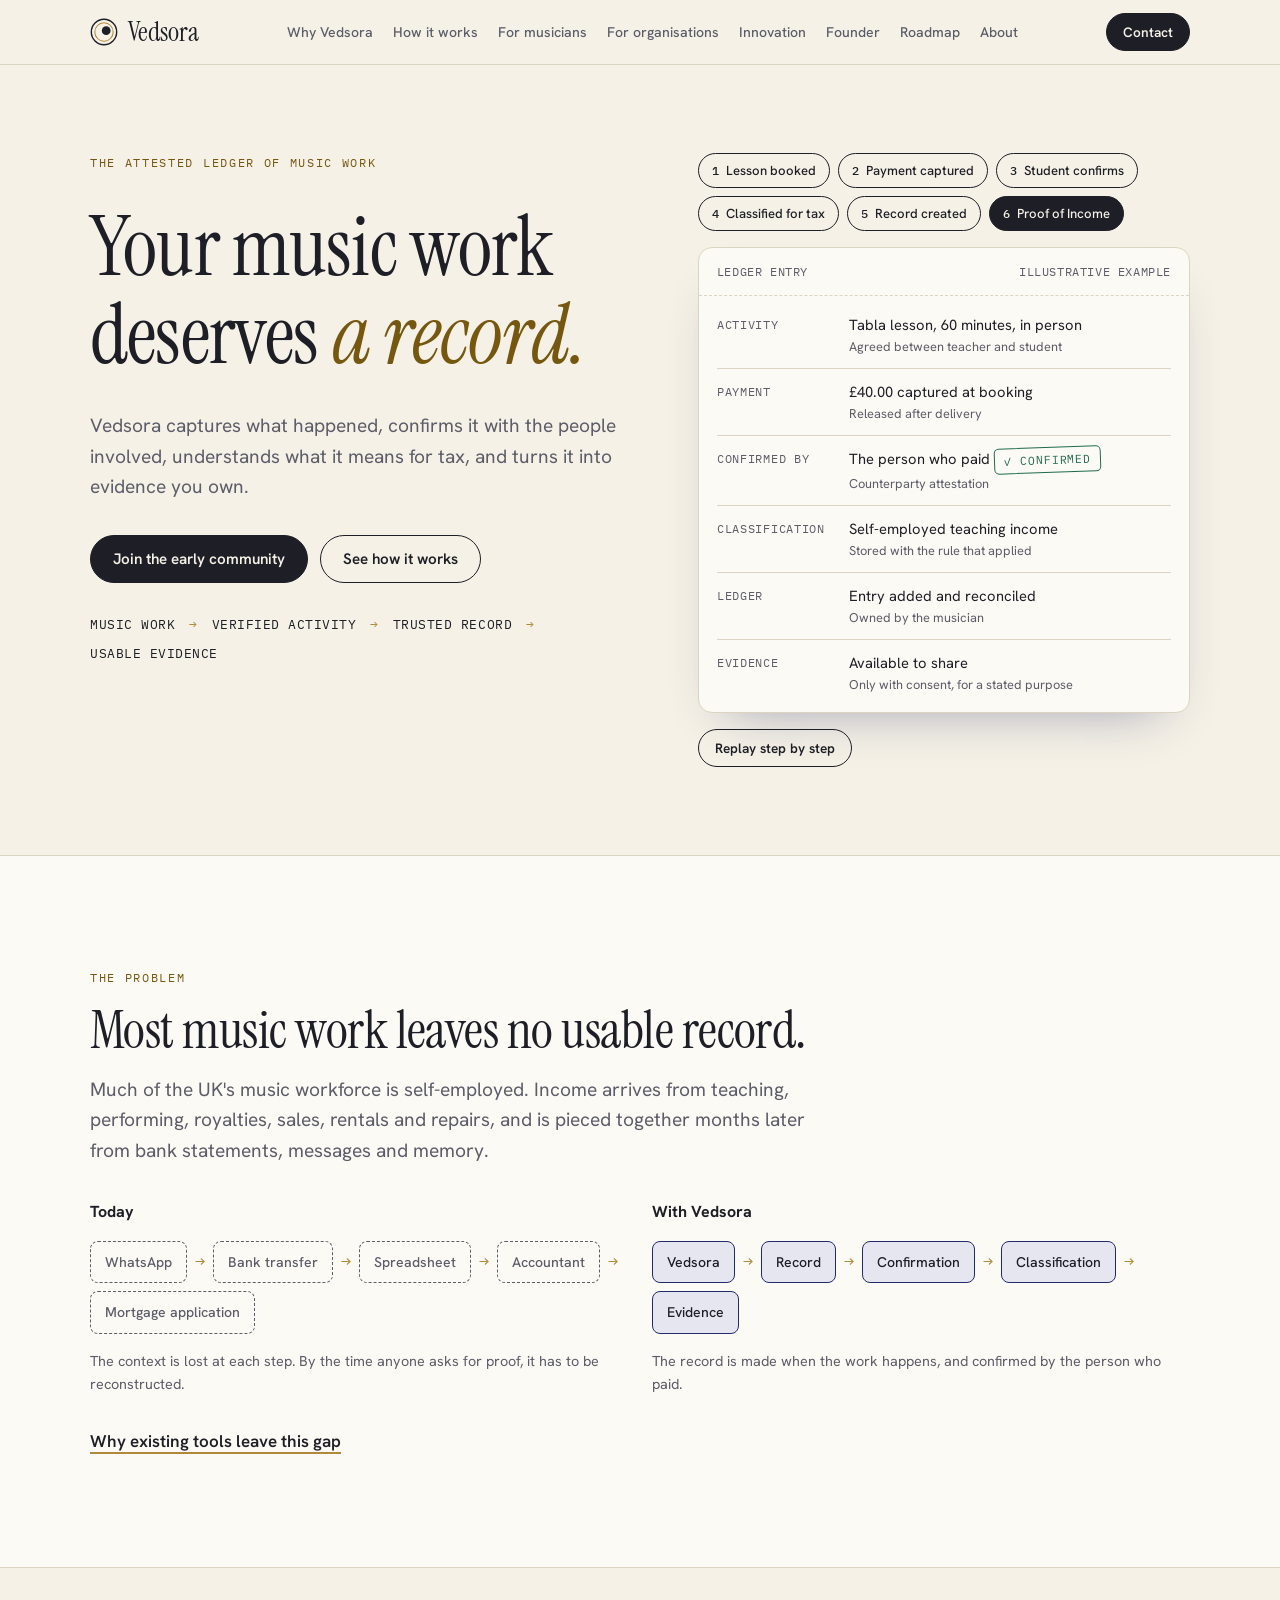
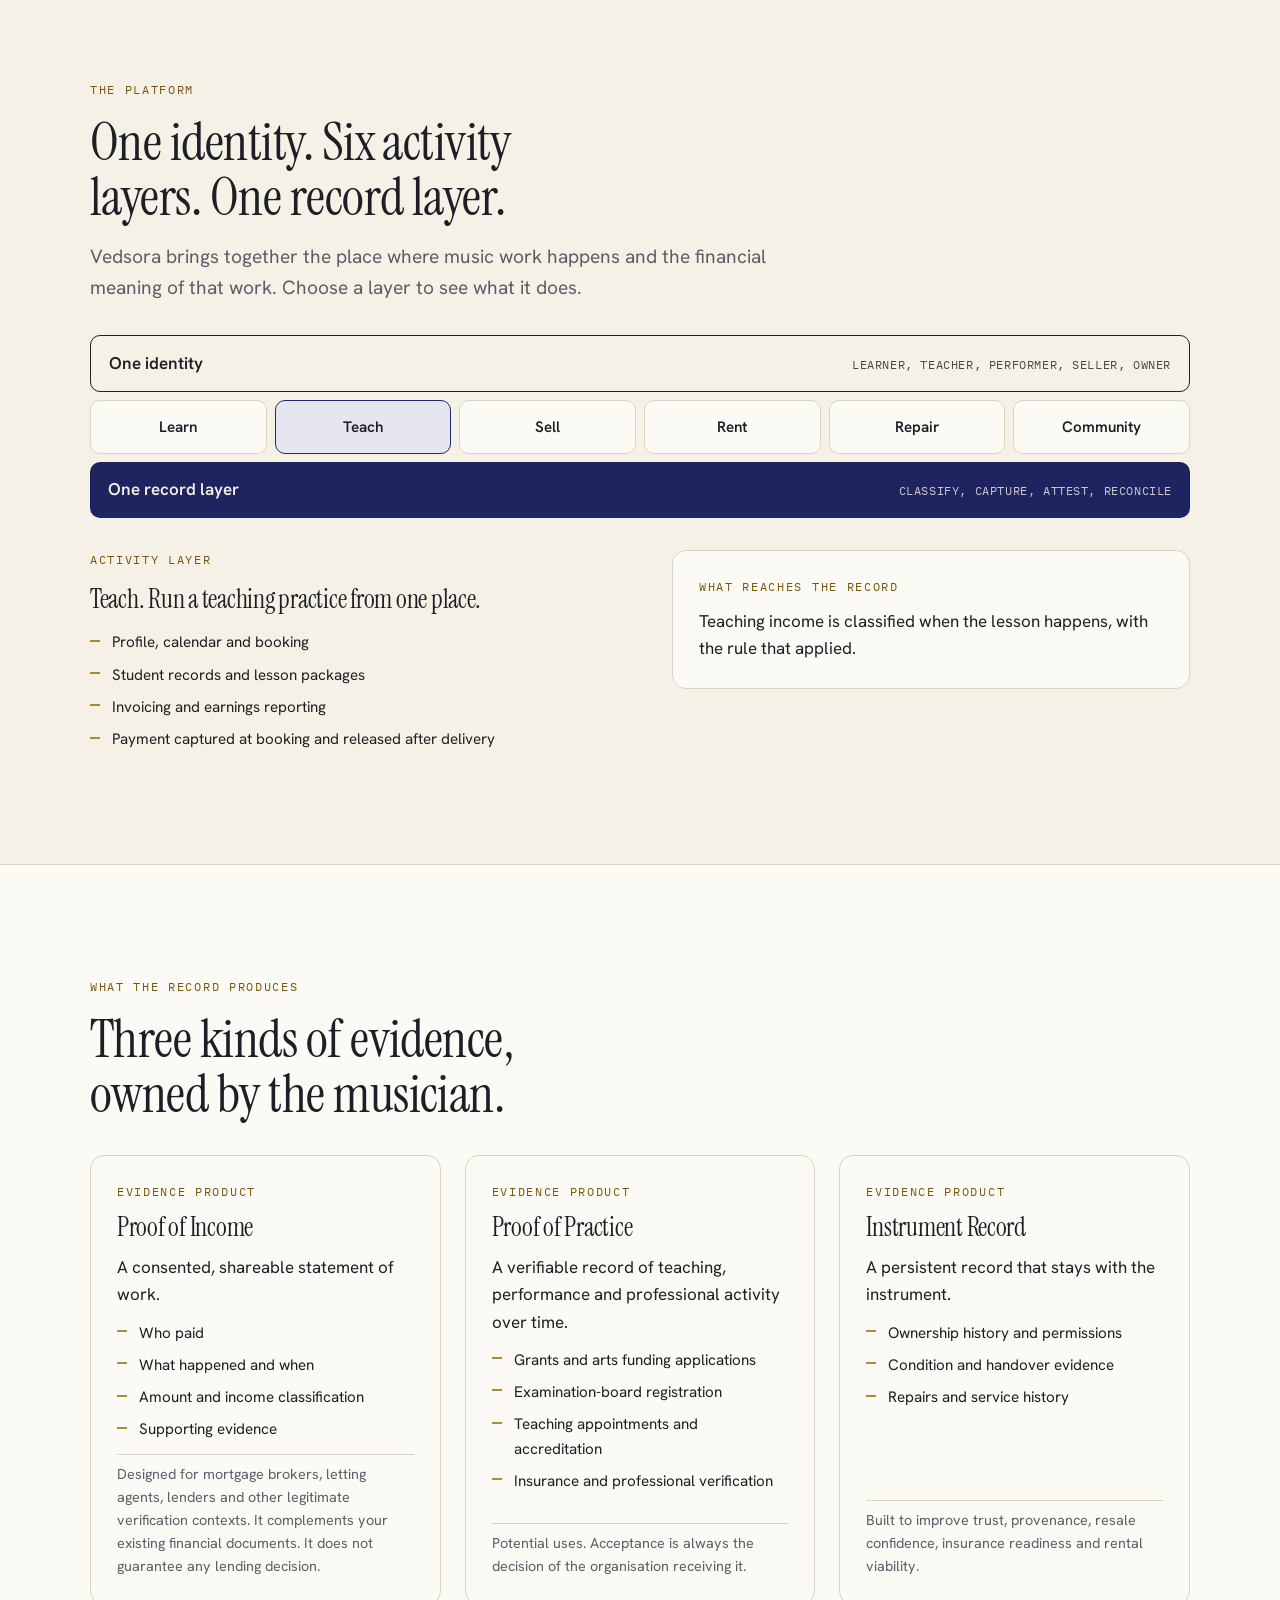
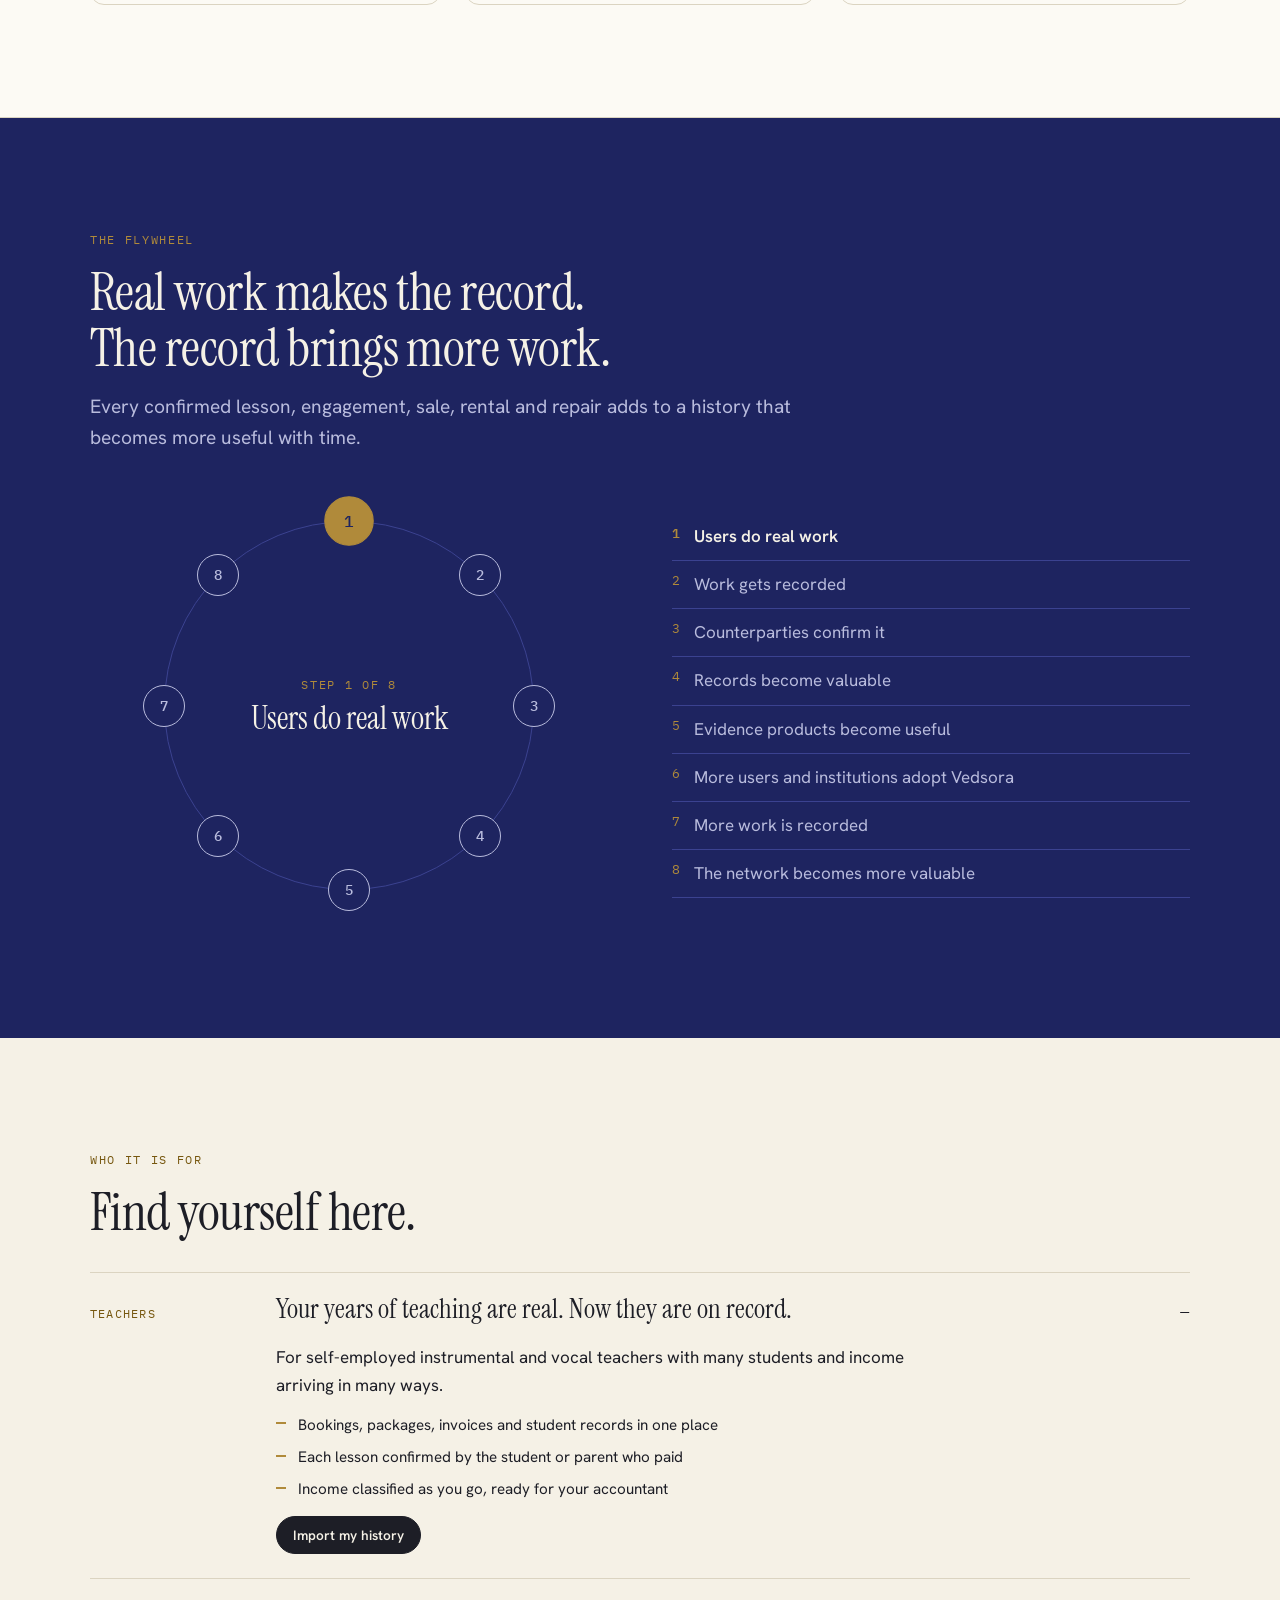
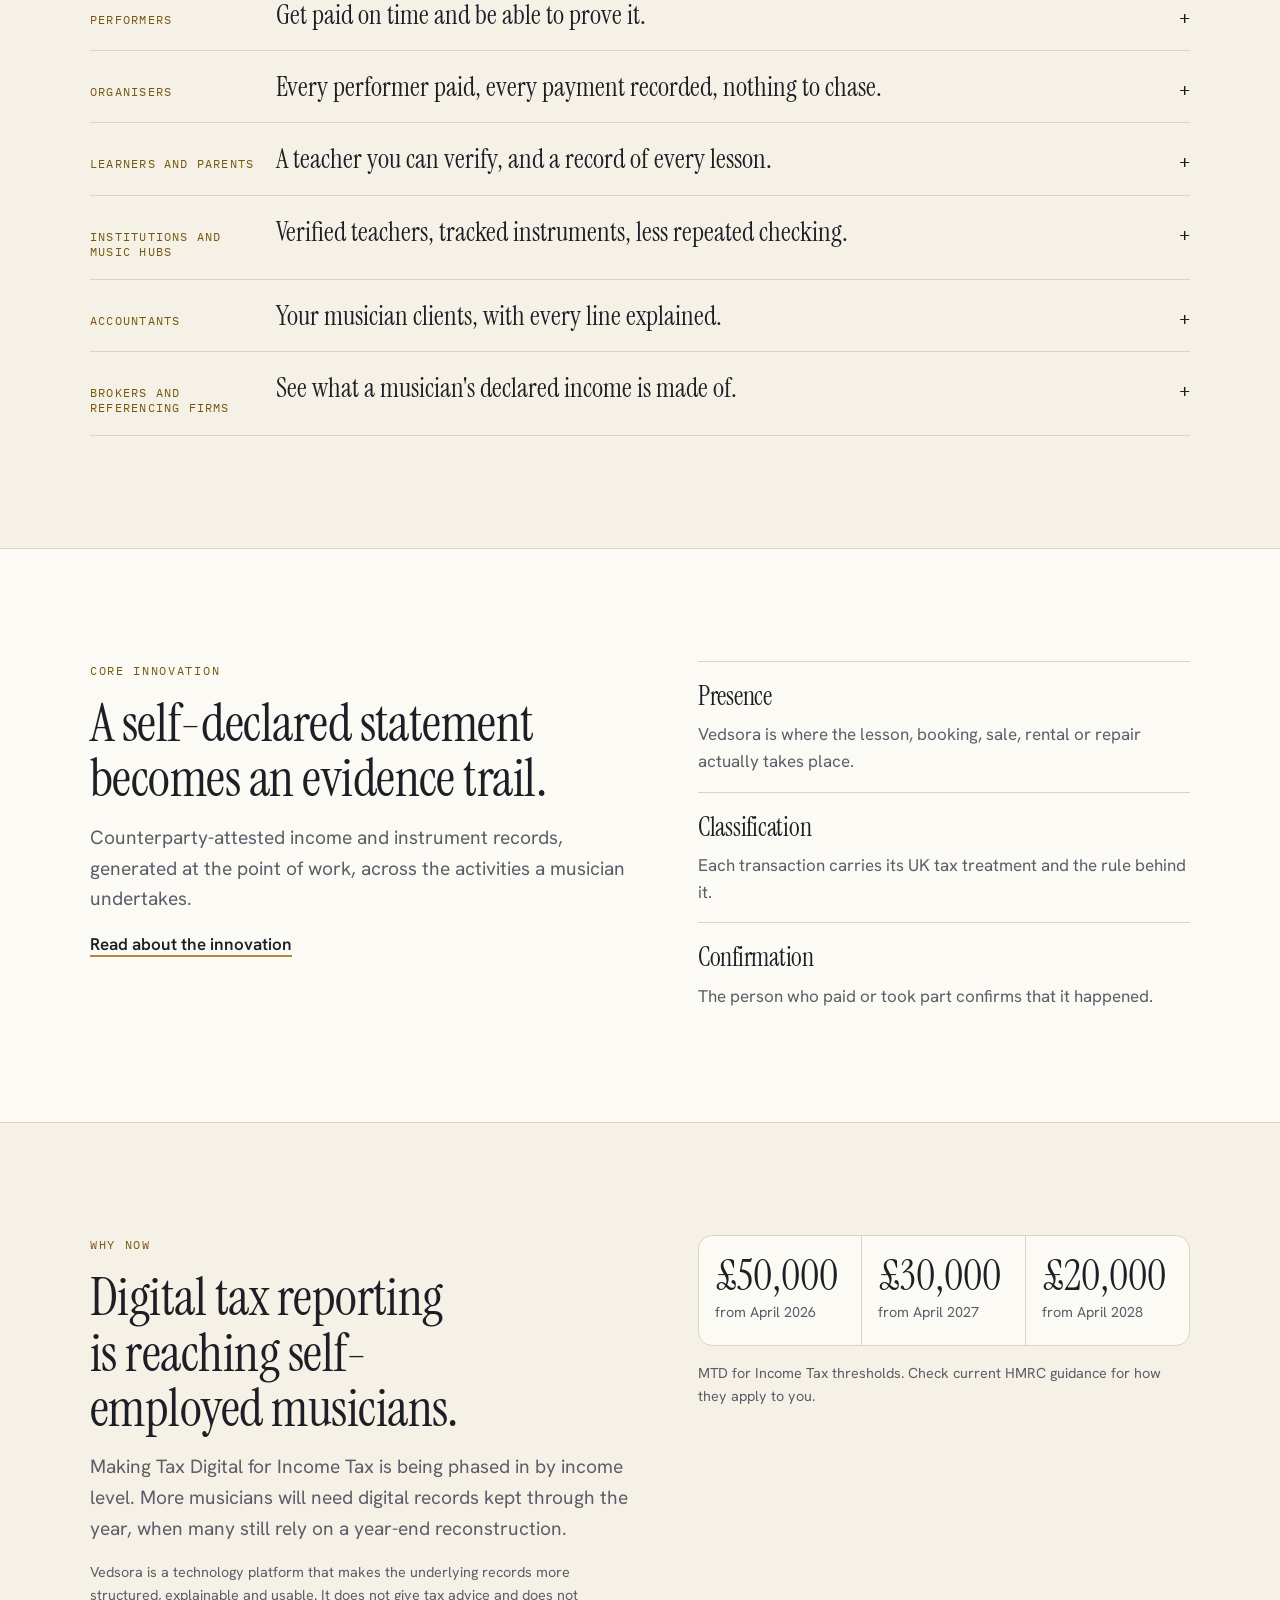
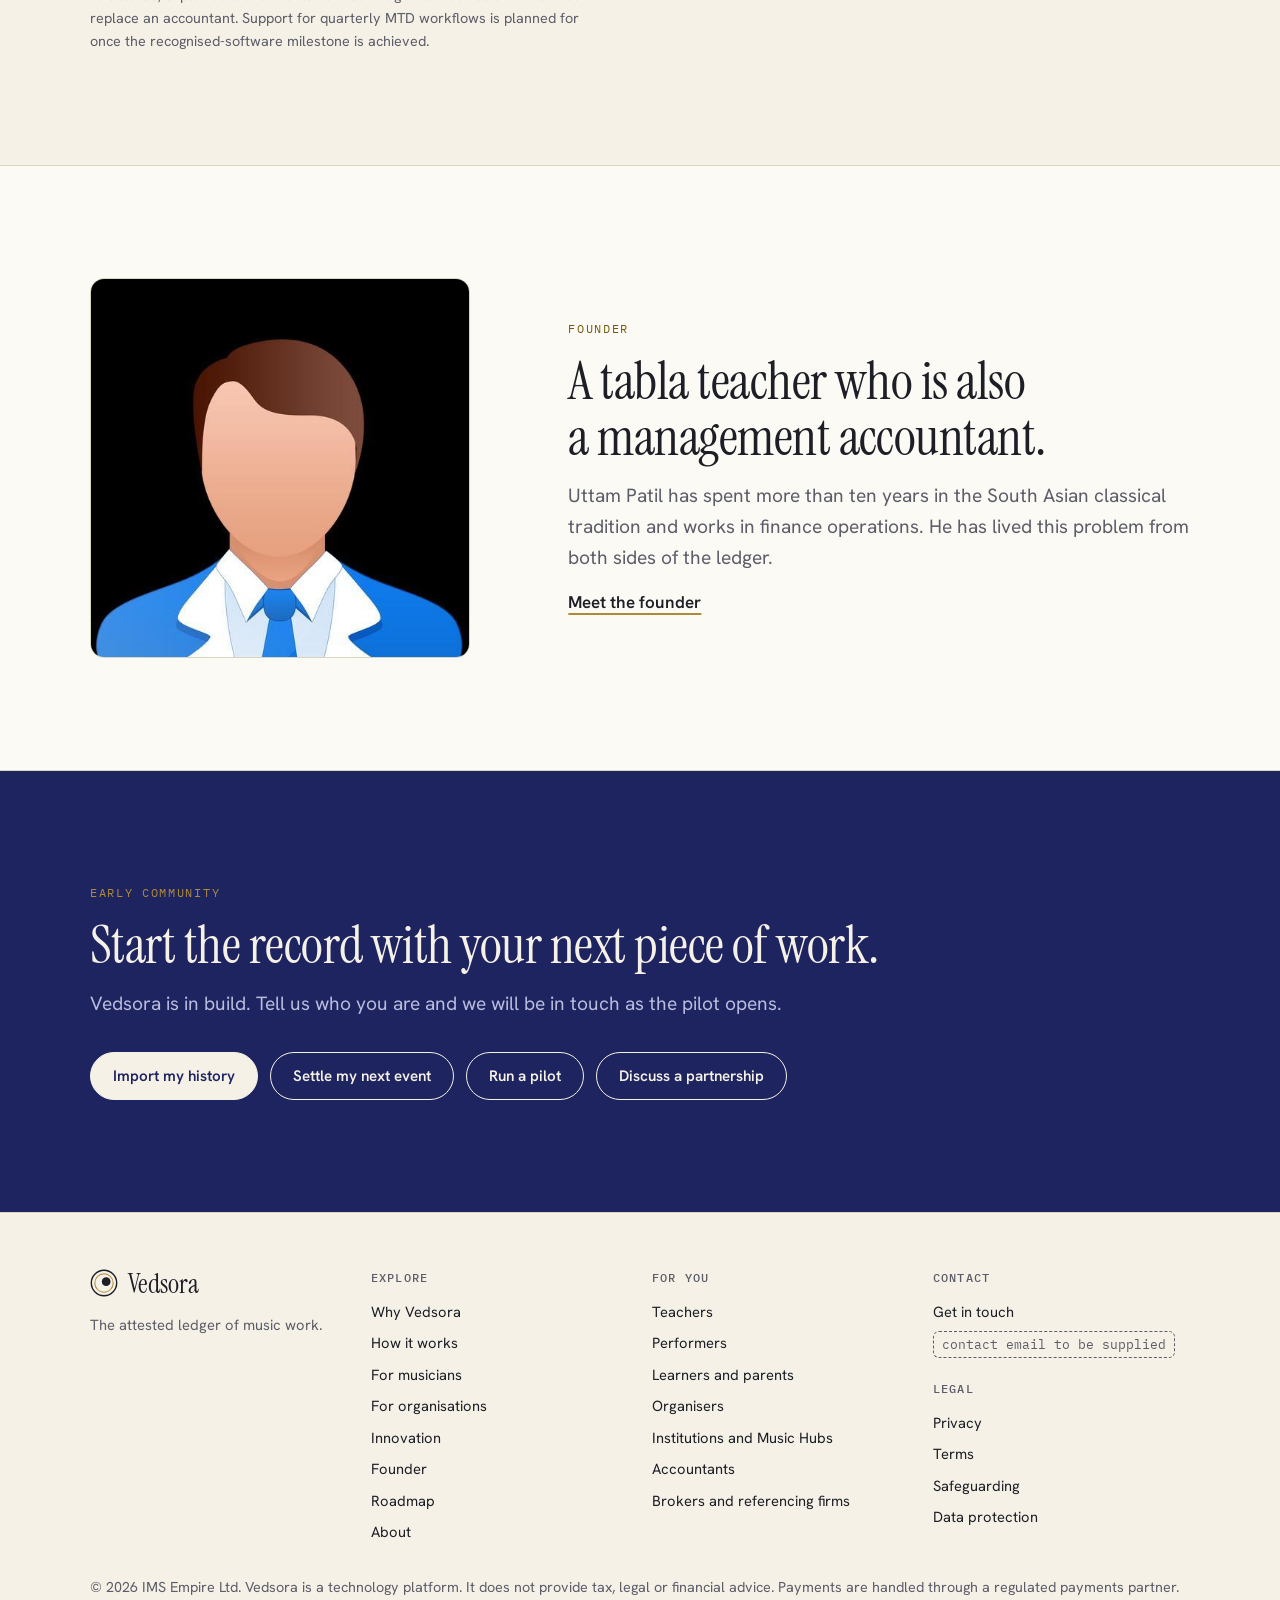
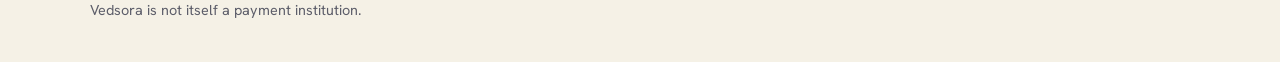
==== vedsora-website/index.html @ bd8256d1 "Initial website" ====
<!DOCTYPE html>
<html lang="en-GB">
<head>
<meta charset="utf-8">
<meta name="viewport" content="width=device-width, initial-scale=1">
<title>Vedsora | The attested ledger of music work</title>
<meta name="description" content="Vedsora records music work at the point it happens, gets it confirmed by the people involved, classifies it, and turns it into evidence the musician owns.">
<link rel="preconnect" href="https://fonts.googleapis.com">
<link rel="stylesheet" href="https://fonts.googleapis.com/css2?family=Instrument+Serif:ital@0;1&family=Hanken+Grotesk:wght@400;500;600;700&family=IBM+Plex+Mono:wght@400;500&display=swap">
<link rel="stylesheet" href="styles.css">
</head>
<body>
<header class="hdr"><div class="wrap"><div class="hdr-in"><a class="logo" href="#home" aria-label="Vedsora home"><svg viewBox="0 0 32 32" aria-hidden="true"><circle cx="16" cy="16" r="14.5" fill="none" stroke="currentColor" stroke-width="1.6"></circle><circle cx="16" cy="16" r="10.5" fill="none" stroke="var(--brass)" stroke-width="1.2"></circle><circle cx="18.5" cy="14.5" r="5" fill="currentColor"></circle></svg>Vedsora</a><nav class="nav" aria-label="Main"><a href="#why">Why Vedsora</a><a href="#how">How it works</a><a href="#musicians">For musicians</a><a href="#organisations">For organisations</a><a href="#innovation">Innovation</a><a href="#founder">Founder</a><a href="#roadmap">Roadmap</a><a href="#about">About</a></nav><a class="btn sm" href="#contact">Contact</a><button type="button" class="menu-btn" id="menu-btn" aria-expanded="false" aria-controls="mnav">Menu</button></div><nav class="mnav" id="mnav" aria-label="Main menu" hidden=""><a href="#why">Why Vedsora</a><a href="#how">How it works</a><a href="#musicians">For musicians</a><a href="#organisations">For organisations</a><a href="#innovation">Innovation</a><a href="#founder">Founder</a><a href="#roadmap">Roadmap</a><a href="#about">About</a><a href="#contact">Contact</a></nav></div></header>
<main id="main" tabindex="-1" style="outline:none">
<div data-page="home">
<div class="page"><section class="hero"><div class="wrap split"><div class="stack-l"><div class="eyebrow">The attested ledger of music work</div><h1>Your music work deserves <em>a record.</em></h1><p class="lede">Vedsora captures what happened, confirms it with the people involved, understands what it means for tax, and turns it into evidence you own.</p><div class="btns"><a class="btn" href="#contact" data-aud="learners">Join the early community</a><a class="btn ghost" href="#how">See how it works</a></div><div class="chain" aria-label="Music work becomes verified activity, then a trusted record, then usable evidence"><span>Music work</span><span class="arr">→</span><span>Verified activity</span><span class="arr">→</span><span>Trusted record</span><span class="arr">→</span><span>Usable evidence</span></div></div><div class="stack" data-demo=""><ol class="steps" aria-label="Steps in a recorded lesson"><li><button type="button" class="done"><span class="n">1</span>Lesson booked</button></li><li><button type="button" class="done"><span class="n">2</span>Payment captured</button></li><li><button type="button" class="done"><span class="n">3</span>Student confirms</button></li><li><button type="button" class="done"><span class="n">4</span>Classified for tax</button></li><li><button type="button" class="done"><span class="n">5</span>Record created</button></li><li><button type="button" class="cur"><span class="n">6</span>Proof of Income</button></li></ol><div class="rec"><div class="rec-top"><span>Ledger entry</span><span>Illustrative example</span></div><dl class="rec-rows" style="margin:0"><div class="rec-row"><dt>Activity</dt><dd><span class="on-c">Tabla lesson, 60 minutes, in person <span class="sub">Agreed between teacher and student</span></span><span class="sub off-c">Waiting for: lesson booked</span></dd></div><div class="rec-row"><dt>Payment</dt><dd><span class="on-c">£40.00 captured at booking <span class="sub">Released after delivery</span></span><span class="sub off-c">Waiting for: payment captured</span></dd></div><div class="rec-row"><dt>Confirmed by</dt><dd><span class="on-c">The person who paid <span class="stamp">✓ Confirmed</span><span class="sub">Counterparty attestation</span></span><span class="sub off-c">Waiting for: student confirms</span></dd></div><div class="rec-row"><dt>Classification</dt><dd><span class="on-c">Self-employed teaching income <span class="sub">Stored with the rule that applied</span></span><span class="sub off-c">Waiting for: classified for tax</span></dd></div><div class="rec-row"><dt>Ledger</dt><dd><span class="on-c">Entry added and reconciled <span class="sub">Owned by the musician</span></span><span class="sub off-c">Waiting for: record created</span></dd></div><div class="rec-row"><dt>Evidence</dt><dd><span class="on-c">Available to share <span class="sub">Only with consent, for a stated purpose</span></span><span class="sub off-c">Waiting for: proof of income</span></dd></div></dl></div><div><button type="button" class="btn ghost sm" data-replay="">Replay step by step</button></div></div></div></section><section class="paper"><div class="wrap stack-l"><div class="stack" style="max-width:820px"><div class="eyebrow">The problem</div><h2>Most music work leaves no usable record.</h2><p class="lede">Much of the UK&#x27;s music workforce is self-employed. Income arrives from teaching, performing, royalties, sales, rentals and repairs, and is pieced together months later from bank statements, messages and memory.</p></div><div class="grid g2"><div class="stack"><h4>Today</h4><div class="path"><span class="node">WhatsApp</span><span class="arr" aria-hidden="true">→</span><span class="node">Bank transfer</span><span class="arr" aria-hidden="true">→</span><span class="node">Spreadsheet</span><span class="arr" aria-hidden="true">→</span><span class="node">Accountant</span><span class="arr" aria-hidden="true">→</span><span class="node">Mortgage application</span></div><p class="muted small">The context is lost at each step. By the time anyone asks for proof, it has to be reconstructed.</p></div><div class="stack"><h4>With Vedsora</h4><div class="path good"><span class="node">Vedsora</span><span class="arr" aria-hidden="true">→</span><span class="node">Record</span><span class="arr" aria-hidden="true">→</span><span class="node">Confirmation</span><span class="arr" aria-hidden="true">→</span><span class="node">Classification</span><span class="arr" aria-hidden="true">→</span><span class="node">Evidence</span></div><p class="muted small">The record is made when the work happens, and confirmed by the person who paid.</p></div></div><div><a class="tlink" href="#why">Why existing tools leave this gap</a></div></div></section><section><div class="wrap stack-l"><div class="stack" style="max-width:820px"><div class="eyebrow">The platform</div><h2>One identity. Six activity layers. One record layer.</h2><p class="lede">Vedsora brings together the place where music work happens and the financial meaning of that work. Choose a layer to see what it does.</p></div><div class="stack-l" data-layers=""><div class="layers"><div class="lay-id">One identity <span>learner, teacher, performer, seller, owner</span></div><div class="lay-six" role="tablist" aria-label="Six activity layers"><button type="button" role="tab" aria-selected="false">Learn</button><button type="button" role="tab" aria-selected="true">Teach</button><button type="button" role="tab" aria-selected="false">Sell</button><button type="button" role="tab" aria-selected="false">Rent</button><button type="button" role="tab" aria-selected="false">Repair</button><button type="button" role="tab" aria-selected="false">Community</button></div><div class="lay-rec">One record layer <span>classify, capture, attest, reconcile</span></div></div><div class="split even" role="tabpanel" aria-label="Learn" hidden=""><div class="stack"><div class="eyebrow">Activity layer</div><h3>Learn. Find the right teacher, then keep a record of every lesson.</h3><ul class="ticks"><li>Discover teachers by instrument, tradition, style, level, language, price, format, location and availability</li><li>Trial, live and in-person lessons</li><li>Structured learning paths</li><li>AI-assisted practice planning based on your teacher&#x27;s notes</li></ul></div><div class="card"><div class="eyebrow">What reaches the record</div><p>Each lesson is confirmed by the student or parent who paid for it.</p></div></div><div class="split even" role="tabpanel" aria-label="Teach"><div class="stack"><div class="eyebrow">Activity layer</div><h3>Teach. Run a teaching practice from one place.</h3><ul class="ticks"><li>Profile, calendar and booking</li><li>Student records and lesson packages</li><li>Invoicing and earnings reporting</li><li>Payment captured at booking and released after delivery</li></ul></div><div class="card"><div class="eyebrow">What reaches the record</div><p>Teaching income is classified when the lesson happens, with the rule that applied.</p></div></div><div class="split even" role="tabpanel" aria-label="Sell" hidden=""><div class="stack"><div class="eyebrow">Activity layer</div><h3>Sell. A marketplace that understands instruments.</h3><ul class="ticks"><li>Listings described by tradition, maker, materials, condition, provenance and suitability</li><li>Designed for materially lower commission than general marketplaces</li><li>Sellers keep the customer relationship</li></ul></div><div class="card"><div class="eyebrow">What reaches the record</div><p>The buyer confirms receipt and the sale is written to the instrument&#x27;s record.</p></div></div><div class="split even" role="tabpanel" aria-label="Rent" hidden=""><div class="stack"><div class="eyebrow">Activity layer</div><h3>Rent. Structured rental, with evidence at both ends.</h3><ul class="ticks"><li>Digital agreements and deposits</li><li>Condition evidence at handover and return</li><li>Music Travel for musicians on the move</li><li>Emergency Access when an instrument is damaged or delayed</li></ul></div><div class="card"><div class="eyebrow">What reaches the record</div><p>Both parties confirm condition at handover and at return.</p></div></div><div class="split even" role="tabpanel" aria-label="Repair" hidden=""><div class="stack"><div class="eyebrow">Activity layer</div><h3>Repair. Find a specialist. Keep the service history.</h3><ul class="ticks"><li>Discover repairers by specialism, location and instrument</li><li>Send a repair request with photos and video</li><li>A clear job workflow from request to completion</li></ul></div><div class="card"><div class="eyebrow">What reaches the record</div><p>The owner confirms the repair and the work is recorded against the instrument.</p></div></div><div class="split even" role="tabpanel" aria-label="Community" hidden=""><div class="stack"><div class="eyebrow">Activity layer</div><h3>Community. Where musicians, learners and providers meet.</h3><ul class="ticks"><li>Groups and events</li><li>Practice-partner discovery</li><li>Provider content: demonstrations, previews and restorations</li><li>Community events</li></ul></div><div class="card"><div class="eyebrow">What reaches the record</div><p>Community is how people find Vedsora, and a reason they stay.</p></div></div></div></div></section><section class="paper"><div class="wrap stack-l"><div class="stack" style="max-width:820px"><div class="eyebrow">What the record produces</div><h2>Three kinds of evidence, owned by the musician.</h2></div><div class="grid g3"><article class="card"><div class="eyebrow">Evidence product</div><h3>Proof of Income</h3><p>A consented, shareable statement of work.</p><ul class="ticks"><li>Who paid</li><li>What happened and when</li><li>Amount and income classification</li><li>Supporting evidence</li></ul><p class="small muted" style="margin-top:auto;padding-top:8px;border-top:1px solid var(--line)">Designed for mortgage brokers, letting agents, lenders and other legitimate verification contexts. It complements your existing financial documents. It does not guarantee any lending decision.</p></article><article class="card"><div class="eyebrow">Evidence product</div><h3>Proof of Practice</h3><p>A verifiable record of teaching, performance and professional activity over time.</p><ul class="ticks"><li>Grants and arts funding applications</li><li>Examination-board registration</li><li>Teaching appointments and accreditation</li><li>Insurance and professional verification</li></ul><p class="small muted" style="margin-top:auto;padding-top:8px;border-top:1px solid var(--line)">Potential uses. Acceptance is always the decision of the organisation receiving it.</p></article><article class="card"><div class="eyebrow">Evidence product</div><h3>Instrument Record</h3><p>A persistent record that stays with the instrument.</p><ul class="ticks"><li>Ownership history and permissions</li><li>Condition and handover evidence</li><li>Repairs and service history</li></ul><p class="small muted" style="margin-top:auto;padding-top:8px;border-top:1px solid var(--line)">Built to improve trust, provenance, resale confidence, insurance readiness and rental viability.</p></article></div></div></section><section class="band"><div class="wrap stack-l"><div class="stack" style="max-width:820px"><div class="eyebrow">The flywheel</div><h2>Real work makes the record. The record brings more work.</h2><p class="lede">Every confirmed lesson, engagement, sale, rental and repair adds to a history that becomes more useful with time.</p></div><div class="split even" data-fly="" style="align-items:center"><div class="fly"><div class="fly-ring"></div><button type="button" class="fly-dot on" style="left:50.00%;top:8.00%" aria-label="Step 1: Users do real work">1</button><button type="button" class="fly-dot" style="left:79.70%;top:20.30%" aria-label="Step 2: Work gets recorded">2</button><button type="button" class="fly-dot" style="left:92.00%;top:50.00%" aria-label="Step 3: Counterparties confirm it">3</button><button type="button" class="fly-dot" style="left:79.70%;top:79.70%" aria-label="Step 4: Records become valuable">4</button><button type="button" class="fly-dot" style="left:50.00%;top:92.00%" aria-label="Step 5: Evidence products become useful">5</button><button type="button" class="fly-dot" style="left:20.30%;top:79.70%" aria-label="Step 6: More users and institutions adopt Vedsora">6</button><button type="button" class="fly-dot" style="left:8.00%;top:50.00%" aria-label="Step 7: More work is recorded">7</button><button type="button" class="fly-dot" style="left:20.30%;top:20.30%" aria-label="Step 8: The network becomes more valuable">8</button><div class="fly-mid"><span class="eyebrow" data-fly-n="">Step 1 of 8</span><strong data-fly-t="">Users do real work</strong></div></div><ol class="fly-list"><li class="on"><span>1</span><b style="font-weight:inherit">Users do real work</b></li><li class=""><span>2</span><b style="font-weight:inherit">Work gets recorded</b></li><li class=""><span>3</span><b style="font-weight:inherit">Counterparties confirm it</b></li><li class=""><span>4</span><b style="font-weight:inherit">Records become valuable</b></li><li class=""><span>5</span><b style="font-weight:inherit">Evidence products become useful</b></li><li class=""><span>6</span><b style="font-weight:inherit">More users and institutions adopt Vedsora</b></li><li class=""><span>7</span><b style="font-weight:inherit">More work is recorded</b></li><li class=""><span>8</span><b style="font-weight:inherit">The network becomes more valuable</b></li></ol></div></div></section><section><div class="wrap stack-l"><div class="stack" style="max-width:820px"><div class="eyebrow">Who it is for</div><h2>Find yourself here.</h2></div><div><div class="acc"><button type="button" aria-expanded="true"><span class="who">Teachers</span><span class="msg">Your years of teaching are real. Now they are on record.</span><span class="pm" aria-hidden="true">−</span></button><div class="acc-body"><p>For self-employed instrumental and vocal teachers with many students and income arriving in many ways.</p><ul class="ticks"><li>Bookings, packages, invoices and student records in one place</li><li>Each lesson confirmed by the student or parent who paid</li><li>Income classified as you go, ready for your accountant</li></ul><div><a class="btn sm" href="#contact" data-aud="teachers">Import my history</a></div></div></div><div class="acc"><button type="button" aria-expanded="false"><span class="who">Performers</span><span class="msg">Get paid on time and be able to prove it.</span><span class="pm" aria-hidden="true">+</span></button><div class="acc-body" hidden=""><p>For musicians who need contracts, payment, settlement and evidence of each engagement.</p><ul class="ticks"><li>An agreed engagement before you play</li><li>Payment and settlement recorded</li><li>A growing Proof of Practice</li></ul><div><a class="btn sm" href="#contact" data-aud="performers">Use Vedsora for my next engagement</a></div></div></div><div class="acc"><button type="button" aria-expanded="false"><span class="who">Organisers</span><span class="msg">Every performer paid, every payment recorded, nothing to chase.</span><span class="pm" aria-hidden="true">+</span></button><div class="acc-body" hidden=""><p>For temples, gurdwaras, academies, festivals and cultural organisations that book musicians.</p><ul class="ticks"><li>One place to agree engagements</li><li>Confirm that each performance happened</li><li>A clean record of who was paid for what</li></ul><div><a class="btn sm" href="#contact" data-aud="organisers">Settle my next event</a></div></div></div><div class="acc"><button type="button" aria-expanded="false"><span class="who">Learners and parents</span><span class="msg">A teacher you can verify, and a record of every lesson.</span><span class="pm" aria-hidden="true">+</span></button><div class="acc-body" hidden=""><p>For people who want a trusted teacher and a clear account of what they have paid for.</p><ul class="ticks"><li>Search by instrument, tradition, level, language and location</li><li>Trial lessons before you commit</li><li>Your confirmation is what makes the record count</li></ul><div><a class="btn sm" href="#contact" data-aud="learners">Join the early community</a></div></div></div><div class="acc"><button type="button" aria-expanded="false"><span class="who">Institutions and Music Hubs</span><span class="msg">Verified teachers, tracked instruments, less repeated checking.</span><span class="pm" aria-hidden="true">+</span></button><div class="acc-body" hidden=""><p>For organisations that need verified teachers, instrument tracking and records they can rely on each term.</p><ul class="ticks"><li>Identity checks and DBS status capture where applicable</li><li>Instrument condition and loan history</li><li>Repeatable records in place of repeated paperwork</li></ul><div><a class="btn sm" href="#contact" data-aud="hubs">Run a pilot</a></div></div></div><div class="acc"><button type="button" aria-expanded="false"><span class="who">Accountants</span><span class="msg">Your musician clients, with every line explained.</span><span class="pm" aria-hidden="true">+</span></button><div class="acc-body" hidden=""><p>For practitioners who serve musicians. Vedsora supports your work. It does not replace it.</p><ul class="ticks"><li>Income classified at source, with the rule shown</li><li>Off-platform income captured alongside</li><li>Fewer year-end reconstructions from bank statements</li></ul><div><a class="btn sm" href="#contact" data-aud="accountants">Explore the practitioner view</a></div></div></div><div class="acc"><button type="button" aria-expanded="false"><span class="who">Brokers and referencing firms</span><span class="msg">See what a musician&#x27;s declared income is made of.</span><span class="pm" aria-hidden="true">+</span></button><div class="acc-body" hidden=""><p>For organisations that need to understand the evidence behind a musician&#x27;s declared income.</p><ul class="ticks"><li>Shared only by the musician, for a stated purpose</li><li>Each line shows who paid, when and for what</li><li>Consent can be withdrawn</li></ul><div><a class="btn sm" href="#contact" data-aud="brokers">Discuss a partnership</a></div></div></div></div></div></section><section class="paper"><div class="wrap split"><div class="stack"><div class="eyebrow">Core innovation</div><h2>A self-declared statement becomes an evidence trail.</h2><p class="lede">Counterparty-attested income and instrument records, generated at the point of work, across the activities a musician undertakes.</p><div><a class="tlink" href="#innovation">Read about the innovation</a></div></div><div class="stack"><div class="plain"><h3>Presence</h3><p class="muted">Vedsora is where the lesson, booking, sale, rental or repair actually takes place.</p></div><div class="plain"><h3>Classification</h3><p class="muted">Each transaction carries its UK tax treatment and the rule behind it.</p></div><div class="plain"><h3>Confirmation</h3><p class="muted">The person who paid or took part confirms that it happened.</p></div></div></div></section><section><div class="wrap split"><div class="stack"><div class="eyebrow">Why now</div><h2>Digital tax reporting is reaching self-employed musicians.</h2><p class="lede">Making Tax Digital for Income Tax is being phased in by income level. More musicians will need digital records kept through the year, when many still rely on a year-end reconstruction.</p><p class="small muted">Vedsora is a technology platform that makes the underlying records more structured, explainable and usable. It does not give tax advice and does not replace an accountant. Support for quarterly MTD workflows is planned for once the recognised-software milestone is achieved.</p></div><div class="stack"><div class="thr" role="group" aria-label="Making Tax Digital for Income Tax thresholds"><div><b>£50,000</b><span class="small muted">from April 2026</span></div><div><b>£30,000</b><span class="small muted">from April 2027</span></div><div><b>£20,000</b><span class="small muted">from April 2028</span></div></div><p class="small muted">MTD for Income Tax thresholds. Check current HMRC guidance for how they apply to you.</p></div></div></section><section class="paper"><div class="wrap split narrow" style="align-items:center"><img class="fphoto" src="assets/founder.jpg" alt="Uttam Patil, founder of Vedsora" width="512" height="512"/><div class="stack"><div class="eyebrow">Founder</div><h2>A tabla teacher who is also a management accountant.</h2><p class="lede">Uttam Patil has spent more than ten years in the South Asian classical tradition and works in finance operations. He has lived this problem from both sides of the ledger.</p><div><a class="tlink" href="#founder">Meet the founder</a></div></div></div></section><section class="band"><div class="wrap stack-l"><div class="stack" style="max-width:820px"><div class="eyebrow">Early community</div><h2>Start the record with your next piece of work.</h2><p class="lede">Vedsora is in build. Tell us who you are and we will be in touch as the pilot opens.</p></div><div class="btns"><a class="btn" href="#contact" data-aud="teachers">Import my history</a><a class="btn ghost" href="#contact" data-aud="organisers">Settle my next event</a><a class="btn ghost" href="#contact" data-aud="hubs">Run a pilot</a><a class="btn ghost" href="#contact" data-aud="partners">Discuss a partnership</a></div></div></section></div>
</div>
<div data-page="why" hidden>
<div class="page"><section class="tight" style="padding-bottom:0"><div class="wrap"><div class="stack" style="max-width:820px"><div class="eyebrow">Why Vedsora</div><h1>The record should be made when the work is done.</h1><p class="lede">Studio software records what a teacher schedules. Accounting software records what the bank received. Verification services confirm that money arrived. None of them records what the payer confirms actually happened.</p></div></div></section><section><div class="wrap stack-l"><div class="stack" style="max-width:820px"><div class="eyebrow">The problem landscape</div><h2>Fragmented income, informal records.</h2></div><div class="split even"><div class="stack"><h4>Where a musician&#x27;s income comes from</h4><div class="path"><span class="node">Teaching</span><span class="node">Performing</span><span class="node">Royalties</span><span class="node">Instrument sales</span><span class="node">Rentals</span><span class="node">Repairs</span><span class="node">Other services</span></div><h4 style="margin-top:12px">Where it is recorded today</h4><div class="path"><span class="node">WhatsApp</span><span class="node">Spreadsheets</span><span class="node">Paper diaries</span><span class="node">Memory</span></div></div><ul class="ticks"><li>Annual income has to be reconstructed</li><li>Pressure from digital tax filing is rising</li><li>Income is hard to prove for mortgages and housing</li><li>Professional practice is hard to evidence</li><li>Instrument ownership, condition and history are hard to verify</li><li>Specialist repairers and rental providers are hard to find</li><li>Disputes arise over payment, delivery and instrument condition</li></ul></div></div></section><section class="paper"><div class="wrap stack-l"><div class="stack" style="max-width:820px"><div class="eyebrow">The market gap</div><h2>Presence, confirmation, classification, evidence.</h2><p class="lede">Each existing category holds one part. The gap is having all four in the same place, at the moment of the work.</p></div><div class="tscroll"><table><thead><tr><th scope="col">Category</th><th scope="col">Present when the work happens</th><th scope="col">Payer confirms it</th><th scope="col">Classified for tax</th><th scope="col">Produces evidence</th></tr></thead><tbody><tr><th scope="row">Accounting and MTD tools</th><td class="no">– No</td><td class="no">– No</td><td class="">✓ Yes</td><td class="">After the fact</td></tr><tr><th scope="row">Music platforms and tutoring marketplaces</th><td class="">✓ Yes</td><td class="no">– No</td><td class="no">– No</td><td class="no">– No</td></tr><tr><th scope="row">General marketplaces</th><td class="">At the sale only</td><td class="no">– No</td><td class="no">– No</td><td class="no">– No</td></tr><tr><th scope="row">Income-verification providers</th><td class="no">– No</td><td class="no">– No</td><td class="no">– No</td><td class="">Of records that already exist</td></tr><tr><th scope="row">Vedsora</th><td class="">✓ Yes</td><td class="">✓ Yes</td><td class="">✓ Yes</td><td class="">✓ Yes</td></tr></tbody></table></div><p class="small muted">A general description of each category, not of any single product.</p><div class="grid g2"><div class="plain"><h4>Accounting and MTD tools</h4><p class="muted">They understand money and tax, but generally see a transaction after its original context has gone.</p></div><div class="plain"><h4>Music platforms and tutoring marketplaces</h4><p class="muted">They are present in the activity, but do not provide the same tax logic, evidence layer and cross-activity record.</p></div><div class="plain"><h4>General marketplaces</h4><p class="muted">They provide buyers and sellers, but are not designed around ongoing instrument ownership, repair, rental and professional records.</p></div><div class="plain"><h4>Income-verification providers</h4><p class="muted">They verify records that already exist. Vedsora is designed to create the underlying evidence.</p></div></div></div></section><section class="band"><div class="wrap stack"><div class="eyebrow">What Vedsora is</div><h2 style="max-width:22ch">The attested ledger of music work.</h2><p class="lede" style="max-width:70ch">Every lesson, engagement, sale, rental and repair is agreed, confirmed by the person who paid, classified for tax with the rule that applied, reconciled to what is declared, and turned into evidence the musician owns and can share with anyone they choose.</p><p class="muted">Not another music marketplace. Not another accounting app.</p></div></section><section><div class="wrap stack-l"><div class="stack" style="max-width:820px"><div class="eyebrow">Why it lasts</div><h2>A feature can be copied. A history cannot.</h2><p class="lede">The harder asset to copy is the history, relationships and community built through repeated real-world activity.</p></div><div class="grid g3"><div class="plain"><h3>Data</h3><p class="muted">Attested records accumulate year on year. A history cannot be created overnight.</p></div><div class="plain"><h3>Supply</h3><p class="muted">Specialist teachers, repairers and rental providers are hard to gather quickly.</p></div><div class="plain"><h3>Community</h3><p class="muted">Trust inside a specific cultural community is earned over time.</p></div><div class="plain"><h3>Workflow</h3><p class="muted">Vedsora is where the work itself happens, so the record is a by-product of using it.</p></div><div class="plain"><h3>Classification expertise</h3><p class="muted">Domain-specific accounting and tax logic, in place of generic categories.</p></div><div class="plain"><h3>Network effects</h3><p class="muted">Each transaction strengthens ties between musicians, learners, organisers, suppliers and institutions.</p></div></div></div></section><section class="band"><div class="wrap stack-l"><div class="stack" style="max-width:820px"><div class="eyebrow">Early community</div><h2>Start the record with your next piece of work.</h2><p class="lede">Vedsora is in build. Tell us who you are and we will be in touch as the pilot opens.</p></div><div class="btns"><a class="btn" href="#contact" data-aud="teachers">Import my history</a><a class="btn ghost" href="#contact" data-aud="organisers">Settle my next event</a><a class="btn ghost" href="#contact" data-aud="hubs">Run a pilot</a><a class="btn ghost" href="#contact" data-aud="partners">Discuss a partnership</a></div></div></section></div>
</div>
<div data-page="how" hidden>
<div class="page"><section class="tight" style="padding-bottom:0"><div class="wrap"><div class="stack" style="max-width:820px"><div class="eyebrow">How it works</div><h1>Do the work in Vedsora. The record follows.</h1><p class="lede">One identity covers everything a musician does. Six activity layers are where the work happens. One record layer turns that activity into evidence.</p></div></div></section><section><div class="wrap stack-l"><div class="split even"><div class="stack"><div class="eyebrow">Identity</div><h2>One person, many roles.</h2></div><p class="lede">A tabla teacher may also perform, sell an instrument, rent one out and take lessons. In Vedsora that is one identity with one record, in place of a separate account for each activity.</p></div><div class="stack-l" data-layers=""><div class="layers"><div class="lay-id">One identity <span>learner, teacher, performer, seller, owner</span></div><div class="lay-six" role="tablist" aria-label="Six activity layers"><button type="button" role="tab" aria-selected="false">Learn</button><button type="button" role="tab" aria-selected="true">Teach</button><button type="button" role="tab" aria-selected="false">Sell</button><button type="button" role="tab" aria-selected="false">Rent</button><button type="button" role="tab" aria-selected="false">Repair</button><button type="button" role="tab" aria-selected="false">Community</button></div><div class="lay-rec">One record layer <span>classify, capture, attest, reconcile</span></div></div><div class="split even" role="tabpanel" aria-label="Learn" hidden=""><div class="stack"><div class="eyebrow">Activity layer</div><h3>Learn. Find the right teacher, then keep a record of every lesson.</h3><ul class="ticks"><li>Discover teachers by instrument, tradition, style, level, language, price, format, location and availability</li><li>Trial, live and in-person lessons</li><li>Structured learning paths</li><li>AI-assisted practice planning based on your teacher&#x27;s notes</li></ul></div><div class="card"><div class="eyebrow">What reaches the record</div><p>Each lesson is confirmed by the student or parent who paid for it.</p></div></div><div class="split even" role="tabpanel" aria-label="Teach"><div class="stack"><div class="eyebrow">Activity layer</div><h3>Teach. Run a teaching practice from one place.</h3><ul class="ticks"><li>Profile, calendar and booking</li><li>Student records and lesson packages</li><li>Invoicing and earnings reporting</li><li>Payment captured at booking and released after delivery</li></ul></div><div class="card"><div class="eyebrow">What reaches the record</div><p>Teaching income is classified when the lesson happens, with the rule that applied.</p></div></div><div class="split even" role="tabpanel" aria-label="Sell" hidden=""><div class="stack"><div class="eyebrow">Activity layer</div><h3>Sell. A marketplace that understands instruments.</h3><ul class="ticks"><li>Listings described by tradition, maker, materials, condition, provenance and suitability</li><li>Designed for materially lower commission than general marketplaces</li><li>Sellers keep the customer relationship</li></ul></div><div class="card"><div class="eyebrow">What reaches the record</div><p>The buyer confirms receipt and the sale is written to the instrument&#x27;s record.</p></div></div><div class="split even" role="tabpanel" aria-label="Rent" hidden=""><div class="stack"><div class="eyebrow">Activity layer</div><h3>Rent. Structured rental, with evidence at both ends.</h3><ul class="ticks"><li>Digital agreements and deposits</li><li>Condition evidence at handover and return</li><li>Music Travel for musicians on the move</li><li>Emergency Access when an instrument is damaged or delayed</li></ul></div><div class="card"><div class="eyebrow">What reaches the record</div><p>Both parties confirm condition at handover and at return.</p></div></div><div class="split even" role="tabpanel" aria-label="Repair" hidden=""><div class="stack"><div class="eyebrow">Activity layer</div><h3>Repair. Find a specialist. Keep the service history.</h3><ul class="ticks"><li>Discover repairers by specialism, location and instrument</li><li>Send a repair request with photos and video</li><li>A clear job workflow from request to completion</li></ul></div><div class="card"><div class="eyebrow">What reaches the record</div><p>The owner confirms the repair and the work is recorded against the instrument.</p></div></div><div class="split even" role="tabpanel" aria-label="Community" hidden=""><div class="stack"><div class="eyebrow">Activity layer</div><h3>Community. Where musicians, learners and providers meet.</h3><ul class="ticks"><li>Groups and events</li><li>Practice-partner discovery</li><li>Provider content: demonstrations, previews and restorations</li><li>Community events</li></ul></div><div class="card"><div class="eyebrow">What reaches the record</div><p>Community is how people find Vedsora, and a reason they stay.</p></div></div></div></div></section><section class="band"><div class="wrap stack-l"><div class="stack" style="max-width:820px"><div class="eyebrow">The record layer</div><h2>Four mechanisms turn activity into evidence.</h2></div><div class="grid g4"><div class="card"><h3>Classification at source</h3><p class="muted">Transactions are classified by their appropriate UK tax treatment when the activity happens.</p></div><div class="card"><h3>Off-platform capture</h3><p class="muted">Cash engagements, direct transfers, royalty statements, examination fees and other outside activity can be entered, uploaded or captured, then classified.</p></div><div class="card"><h3>Counterparty attestation</h3><p class="muted">The person who paid or took part confirms it happened. A student confirms a lesson. A buyer confirms receipt. An owner confirms a repair.</p></div><div class="card"><h3>Live tax position</h3><p class="muted">Designed to support a live tax position, and future quarterly MTD workflows once the recognised-software milestone is achieved.</p></div></div></div></section><section><div class="wrap split"><div class="stack"><div class="eyebrow">Attestation flow</div><h2>One lesson, from booking to proof.</h2><p class="lede">Step through a single lesson to see how each part of the entry is filled in, and by whom.</p><p class="muted">The confirmation is light for the student or parent: a tap on a link sent by email or message.</p></div><div class="stack" data-demo=""><ol class="steps" aria-label="Steps in a recorded lesson"><li><button type="button" class="done"><span class="n">1</span>Lesson booked</button></li><li><button type="button" class="done"><span class="n">2</span>Payment captured</button></li><li><button type="button" class="done"><span class="n">3</span>Student confirms</button></li><li><button type="button" class="done"><span class="n">4</span>Classified for tax</button></li><li><button type="button" class="done"><span class="n">5</span>Record created</button></li><li><button type="button" class="cur"><span class="n">6</span>Proof of Income</button></li></ol><div class="rec"><div class="rec-top"><span>Ledger entry</span><span>Illustrative example</span></div><dl class="rec-rows" style="margin:0"><div class="rec-row"><dt>Activity</dt><dd><span class="on-c">Tabla lesson, 60 minutes, in person <span class="sub">Agreed between teacher and student</span></span><span class="sub off-c">Waiting for: lesson booked</span></dd></div><div class="rec-row"><dt>Payment</dt><dd><span class="on-c">£40.00 captured at booking <span class="sub">Released after delivery</span></span><span class="sub off-c">Waiting for: payment captured</span></dd></div><div class="rec-row"><dt>Confirmed by</dt><dd><span class="on-c">The person who paid <span class="stamp">✓ Confirmed</span><span class="sub">Counterparty attestation</span></span><span class="sub off-c">Waiting for: student confirms</span></dd></div><div class="rec-row"><dt>Classification</dt><dd><span class="on-c">Self-employed teaching income <span class="sub">Stored with the rule that applied</span></span><span class="sub off-c">Waiting for: classified for tax</span></dd></div><div class="rec-row"><dt>Ledger</dt><dd><span class="on-c">Entry added and reconciled <span class="sub">Owned by the musician</span></span><span class="sub off-c">Waiting for: record created</span></dd></div><div class="rec-row"><dt>Evidence</dt><dd><span class="on-c">Available to share <span class="sub">Only with consent, for a stated purpose</span></span><span class="sub off-c">Waiting for: proof of income</span></dd></div></dl></div><div><button type="button" class="btn ghost sm" data-replay="">Replay step by step</button></div></div></div></section><section class="paper"><div class="wrap stack-l"><div class="stack" style="max-width:820px"><div class="eyebrow">Instrument record</div><h2>The record stays with the instrument.</h2><p class="lede">Each event in an instrument&#x27;s life adds to one history, confirmed by the people involved.</p></div><div class="path good"><span class="node">Purchase</span><span class="arr" aria-hidden="true">→</span><span class="node">Ownership</span><span class="arr" aria-hidden="true">→</span><span class="node">Rental</span><span class="arr" aria-hidden="true">→</span><span class="node">Handover</span><span class="arr" aria-hidden="true">→</span><span class="node">Repair</span><span class="arr" aria-hidden="true">→</span><span class="node">Resale</span></div><div class="split even" style="align-items:center"><div class="stack"><div class="eyebrow">The network</div><h3>Everyone in the work shares one record of it.</h3><p class="muted">Each confirmation links two parties. Over time those links form a picture of who taught, played, sold, rented and repaired, and for whom.</p></div><div style="overflow-x:auto"><svg viewBox="0 0 420 300" role="img" aria-label="Musicians, learners, organisers, suppliers, repairers and institutions all connect through one shared record" style="width:100%;min-width:300px;max-width:560px;display:block;margin:0 auto"><line x1="210" y1="45" x2="210" y2="150" stroke="var(--brass)" stroke-width="1"></line><line x1="339.9038105676658" y1="97.5" x2="210" y2="150" stroke="var(--brass)" stroke-width="1"></line><line x1="339.9038105676658" y1="202.5" x2="210" y2="150" stroke="var(--brass)" stroke-width="1"></line><line x1="210" y1="255" x2="210" y2="150" stroke="var(--brass)" stroke-width="1"></line><line x1="80.0961894323342" y1="202.5" x2="210" y2="150" stroke="var(--brass)" stroke-width="1"></line><line x1="80.0961894323342" y1="97.49999999999999" x2="210" y2="150" stroke="var(--brass)" stroke-width="1"></line><line x1="210" y1="45" x2="339.9038105676658" y2="97.5" stroke="var(--line)" stroke-width="1" stroke-dasharray="3 4"></line><line x1="339.9038105676658" y1="97.5" x2="339.9038105676658" y2="202.5" stroke="var(--line)" stroke-width="1" stroke-dasharray="3 4"></line><line x1="339.9038105676658" y1="202.5" x2="210" y2="255" stroke="var(--line)" stroke-width="1" stroke-dasharray="3 4"></line><line x1="210" y1="255" x2="80.0961894323342" y2="202.5" stroke="var(--line)" stroke-width="1" stroke-dasharray="3 4"></line><line x1="80.0961894323342" y1="202.5" x2="80.0961894323342" y2="97.49999999999999" stroke="var(--line)" stroke-width="1" stroke-dasharray="3 4"></line><line x1="80.0961894323342" y1="97.49999999999999" x2="210" y2="45" stroke="var(--line)" stroke-width="1" stroke-dasharray="3 4"></line><circle cx="210" cy="150" r="38" fill="var(--band)"></circle><text x="210" y="147" text-anchor="middle" font-size="11" fill="var(--band-ink)" font-weight="600">One</text><text x="210" y="161" text-anchor="middle" font-size="11" fill="var(--band-ink)" font-weight="600">record</text><g><rect x="166" y="30" width="88" height="30" rx="15" fill="var(--paper)" stroke="var(--ink)" stroke-width="1"></rect><text x="210" y="49.5" text-anchor="middle" font-size="12.5" fill="var(--ink)" font-weight="500">Musician</text></g><g><rect x="295.9038105676658" y="82.5" width="88" height="30" rx="15" fill="var(--paper)" stroke="var(--ink)" stroke-width="1"></rect><text x="339.9038105676658" y="102" text-anchor="middle" font-size="12.5" fill="var(--ink)" font-weight="500">Learner</text></g><g><rect x="295.9038105676658" y="187.5" width="88" height="30" rx="15" fill="var(--paper)" stroke="var(--ink)" stroke-width="1"></rect><text x="339.9038105676658" y="207" text-anchor="middle" font-size="12.5" fill="var(--ink)" font-weight="500">Organiser</text></g><g><rect x="166" y="240" width="88" height="30" rx="15" fill="var(--paper)" stroke="var(--ink)" stroke-width="1"></rect><text x="210" y="259.5" text-anchor="middle" font-size="12.5" fill="var(--ink)" font-weight="500">Supplier</text></g><g><rect x="36.0961894323342" y="187.5" width="88" height="30" rx="15" fill="var(--paper)" stroke="var(--ink)" stroke-width="1"></rect><text x="80.0961894323342" y="207" text-anchor="middle" font-size="12.5" fill="var(--ink)" font-weight="500">Repairer</text></g><g><rect x="36.0961894323342" y="82.49999999999999" width="88" height="30" rx="15" fill="var(--paper)" stroke="var(--ink)" stroke-width="1"></rect><text x="80.0961894323342" y="101.99999999999999" text-anchor="middle" font-size="12.5" fill="var(--ink)" font-weight="500">Institution</text></g></svg></div></div></div></section><section><div class="wrap stack-l"><div class="stack" style="max-width:820px"><div class="eyebrow">Evidence generation</div><h2>What the musician can take away.</h2></div><div class="grid g3"><article class="card"><div class="eyebrow">Evidence product</div><h3>Proof of Income</h3><p>A consented, shareable statement of work.</p><ul class="ticks"><li>Who paid</li><li>What happened and when</li><li>Amount and income classification</li><li>Supporting evidence</li></ul><p class="small muted" style="margin-top:auto;padding-top:8px;border-top:1px solid var(--line)">Designed for mortgage brokers, letting agents, lenders and other legitimate verification contexts. It complements your existing financial documents. It does not guarantee any lending decision.</p></article><article class="card"><div class="eyebrow">Evidence product</div><h3>Proof of Practice</h3><p>A verifiable record of teaching, performance and professional activity over time.</p><ul class="ticks"><li>Grants and arts funding applications</li><li>Examination-board registration</li><li>Teaching appointments and accreditation</li><li>Insurance and professional verification</li></ul><p class="small muted" style="margin-top:auto;padding-top:8px;border-top:1px solid var(--line)">Potential uses. Acceptance is always the decision of the organisation receiving it.</p></article><article class="card"><div class="eyebrow">Evidence product</div><h3>Instrument Record</h3><p>A persistent record that stays with the instrument.</p><ul class="ticks"><li>Ownership history and permissions</li><li>Condition and handover evidence</li><li>Repairs and service history</li></ul><p class="small muted" style="margin-top:auto;padding-top:8px;border-top:1px solid var(--line)">Built to improve trust, provenance, resale confidence, insurance readiness and rental viability.</p></article></div></div></section><section class="band"><div class="wrap stack-l"><div class="stack" style="max-width:820px"><div class="eyebrow">Early community</div><h2>Start the record with your next piece of work.</h2><p class="lede">Vedsora is in build. Tell us who you are and we will be in touch as the pilot opens.</p></div><div class="btns"><a class="btn" href="#contact" data-aud="teachers">Import my history</a><a class="btn ghost" href="#contact" data-aud="organisers">Settle my next event</a><a class="btn ghost" href="#contact" data-aud="hubs">Run a pilot</a><a class="btn ghost" href="#contact" data-aud="partners">Discuss a partnership</a></div></div></section></div>
</div>
<div data-page="musicians" hidden>
<div class="page"><section class="tight" style="padding-bottom:0"><div class="wrap"><div class="stack" style="max-width:820px"><div class="eyebrow">For musicians</div><h1>Teach, play, sell, rent, repair. Keep the proof.</h1><p class="lede">Whatever mix of work makes up your living, Vedsora keeps one record of it that belongs to you.</p></div></div></section><section><div class="wrap stack-l"><div><div class="acc"><button type="button" aria-expanded="true"><span class="who">Teachers</span><span class="msg">Your years of teaching are real. Now they are on record.</span><span class="pm" aria-hidden="true">−</span></button><div class="acc-body"><p>For self-employed instrumental and vocal teachers with many students and income arriving in many ways.</p><ul class="ticks"><li>Bookings, packages, invoices and student records in one place</li><li>Each lesson confirmed by the student or parent who paid</li><li>Income classified as you go, ready for your accountant</li></ul><div><a class="btn sm" href="#contact" data-aud="teachers">Import my history</a></div></div></div><div class="acc"><button type="button" aria-expanded="false"><span class="who">Performers</span><span class="msg">Get paid on time and be able to prove it.</span><span class="pm" aria-hidden="true">+</span></button><div class="acc-body" hidden=""><p>For musicians who need contracts, payment, settlement and evidence of each engagement.</p><ul class="ticks"><li>An agreed engagement before you play</li><li>Payment and settlement recorded</li><li>A growing Proof of Practice</li></ul><div><a class="btn sm" href="#contact" data-aud="performers">Use Vedsora for my next engagement</a></div></div></div><div class="acc"><button type="button" aria-expanded="false"><span class="who">Instrument owners</span><span class="msg">Your instrument&#x27;s history travels with it.</span><span class="pm" aria-hidden="true">+</span></button><div class="acc-body" hidden=""><p>For anyone who buys, sells, rents or repairs an instrument.</p><ul class="ticks"><li>Ownership, condition and service history in one record</li><li>Evidence at every handover</li><li>Specialist repairers and rental providers you can find</li></ul><div><a class="btn sm" href="#contact" data-aud="owners">Start an instrument record</a></div></div></div><div class="acc"><button type="button" aria-expanded="false"><span class="who">Learners and parents</span><span class="msg">A teacher you can verify, and a record of every lesson.</span><span class="pm" aria-hidden="true">+</span></button><div class="acc-body" hidden=""><p>For people who want a trusted teacher and a clear account of what they have paid for.</p><ul class="ticks"><li>Search by instrument, tradition, level, language and location</li><li>Trial lessons before you commit</li><li>Your confirmation is what makes the record count</li></ul><div><a class="btn sm" href="#contact" data-aud="learners">Join the early community</a></div></div></div></div><div class="ph wide">Photography to be supplied: a lesson in progress</div></div></section><section class="paper"><div class="wrap stack-l"><div class="stack" style="max-width:820px"><div class="eyebrow">What you get</div><h2>Evidence you own and choose to share.</h2></div><div class="grid g3"><article class="card"><div class="eyebrow">Evidence product</div><h3>Proof of Income</h3><p>A consented, shareable statement of work.</p><ul class="ticks"><li>Who paid</li><li>What happened and when</li><li>Amount and income classification</li><li>Supporting evidence</li></ul><p class="small muted" style="margin-top:auto;padding-top:8px;border-top:1px solid var(--line)">Designed for mortgage brokers, letting agents, lenders and other legitimate verification contexts. It complements your existing financial documents. It does not guarantee any lending decision.</p></article><article class="card"><div class="eyebrow">Evidence product</div><h3>Proof of Practice</h3><p>A verifiable record of teaching, performance and professional activity over time.</p><ul class="ticks"><li>Grants and arts funding applications</li><li>Examination-board registration</li><li>Teaching appointments and accreditation</li><li>Insurance and professional verification</li></ul><p class="small muted" style="margin-top:auto;padding-top:8px;border-top:1px solid var(--line)">Potential uses. Acceptance is always the decision of the organisation receiving it.</p></article><article class="card"><div class="eyebrow">Evidence product</div><h3>Instrument Record</h3><p>A persistent record that stays with the instrument.</p><ul class="ticks"><li>Ownership history and permissions</li><li>Condition and handover evidence</li><li>Repairs and service history</li></ul><p class="small muted" style="margin-top:auto;padding-top:8px;border-top:1px solid var(--line)">Built to improve trust, provenance, resale confidence, insurance readiness and rental viability.</p></article></div></div></section><section><div class="wrap stack-l"><div class="stack" style="max-width:820px"><div class="eyebrow">Trust and privacy</div><h2>Your record, your decision.</h2></div><div class="grid g3"><div class="plain"><h4>People</h4><p class="muted">Identity checks. DBS status capture where applicable. Safeguarding aligned with relevant music-sector guidance.</p></div><div class="plain"><h4>Conduct</h4><p class="muted">In-platform communication, reporting and moderation.</p></div><div class="plain"><h4>Data</h4><p class="muted">UK GDPR by design, with the Data Protection Act 2018 in mind. Records belong to the musician.</p></div><div class="plain"><h4>Sharing</h4><p class="muted">Explicit, purpose-limited and revocable. Nothing is shared unless the musician chooses to share it.</p></div><div class="plain"><h4>Payments</h4><p class="muted">Handled through a regulated payments partner. Vedsora is not itself a payment institution.</p></div></div></div></section><section class="band"><div class="wrap stack-l"><div class="stack" style="max-width:820px"><div class="eyebrow">Early community</div><h2>Start the record with your next piece of work.</h2><p class="lede">Vedsora is in build. Tell us who you are and we will be in touch as the pilot opens.</p></div><div class="btns"><a class="btn" href="#contact" data-aud="teachers">Import my history</a><a class="btn ghost" href="#contact" data-aud="organisers">Settle my next event</a><a class="btn ghost" href="#contact" data-aud="hubs">Run a pilot</a><a class="btn ghost" href="#contact" data-aud="partners">Discuss a partnership</a></div></div></section></div>
</div>
<div data-page="organisations" hidden>
<div class="page"><section class="tight" style="padding-bottom:0"><div class="wrap"><div class="stack" style="max-width:820px"><div class="eyebrow">For organisations</div><h1>Clear records for everyone who works with musicians.</h1><p class="lede">For those who book, employ, advise or assess musicians, Vedsora replaces repeated checking with a record confirmed at source.</p></div></div></section><section><div class="wrap stack-l"><div><div class="acc"><button type="button" aria-expanded="true"><span class="who">Organisers</span><span class="msg">Every performer paid, every payment recorded, nothing to chase.</span><span class="pm" aria-hidden="true">−</span></button><div class="acc-body"><p>For temples, gurdwaras, academies, festivals and cultural organisations that book musicians.</p><ul class="ticks"><li>One place to agree engagements</li><li>Confirm that each performance happened</li><li>A clean record of who was paid for what</li></ul><div><a class="btn sm" href="#contact" data-aud="organisers">Settle my next event</a></div></div></div><div class="acc"><button type="button" aria-expanded="false"><span class="who">Institutions and Music Hubs</span><span class="msg">Verified teachers, tracked instruments, less repeated checking.</span><span class="pm" aria-hidden="true">+</span></button><div class="acc-body" hidden=""><p>For organisations that need verified teachers, instrument tracking and records they can rely on each term.</p><ul class="ticks"><li>Identity checks and DBS status capture where applicable</li><li>Instrument condition and loan history</li><li>Repeatable records in place of repeated paperwork</li></ul><div><a class="btn sm" href="#contact" data-aud="hubs">Run a pilot</a></div></div></div><div class="acc"><button type="button" aria-expanded="false"><span class="who">Academies</span><span class="msg">One record for teachers, students and instruments.</span><span class="pm" aria-hidden="true">+</span></button><div class="acc-body" hidden=""><p>For music academies running many teachers, classes and instruments.</p><ul class="ticks"><li>Teacher and student records together</li><li>Lesson delivery confirmed by the people who attended</li><li>Instrument loans and rentals tracked</li></ul><div><a class="btn sm" href="#contact" data-aud="academies">Run a pilot</a></div></div></div><div class="acc"><button type="button" aria-expanded="false"><span class="who">Accountants</span><span class="msg">Your musician clients, with every line explained.</span><span class="pm" aria-hidden="true">+</span></button><div class="acc-body" hidden=""><p>For practitioners who serve musicians. Vedsora supports your work. It does not replace it.</p><ul class="ticks"><li>Income classified at source, with the rule shown</li><li>Off-platform income captured alongside</li><li>Fewer year-end reconstructions from bank statements</li></ul><div><a class="btn sm" href="#contact" data-aud="accountants">Explore the practitioner view</a></div></div></div><div class="acc"><button type="button" aria-expanded="false"><span class="who">Brokers and referencing firms</span><span class="msg">See what a musician&#x27;s declared income is made of.</span><span class="pm" aria-hidden="true">+</span></button><div class="acc-body" hidden=""><p>For organisations that need to understand the evidence behind a musician&#x27;s declared income.</p><ul class="ticks"><li>Shared only by the musician, for a stated purpose</li><li>Each line shows who paid, when and for what</li><li>Consent can be withdrawn</li></ul><div><a class="btn sm" href="#contact" data-aud="brokers">Discuss a partnership</a></div></div></div></div><p class="small muted">Vedsora is at build stage and is seeking pilot partners. It does not yet list institutional customers.</p></div></section><section class="paper"><div class="wrap stack-l"><div class="stack" style="max-width:820px"><div class="eyebrow">Trust, safety and privacy</div><h2>Built carefully, described carefully.</h2><p class="lede">We would sooner tell you exactly what is in place than promise more than we can show.</p></div><div class="grid g3"><div class="plain"><h4>People</h4><p class="muted">Identity checks. DBS status capture where applicable. Safeguarding aligned with relevant music-sector guidance.</p></div><div class="plain"><h4>Conduct</h4><p class="muted">In-platform communication, reporting and moderation.</p></div><div class="plain"><h4>Data</h4><p class="muted">UK GDPR by design, with the Data Protection Act 2018 in mind. Records belong to the musician.</p></div><div class="plain"><h4>Sharing</h4><p class="muted">Explicit, purpose-limited and revocable. Nothing is shared unless the musician chooses to share it.</p></div><div class="plain"><h4>Payments</h4><p class="muted">Handled through a regulated payments partner. Vedsora is not itself a payment institution.</p></div></div></div></section><section class="band"><div class="wrap stack-l"><div class="stack" style="max-width:820px"><div class="eyebrow">Early community</div><h2>Start the record with your next piece of work.</h2><p class="lede">Vedsora is in build. Tell us who you are and we will be in touch as the pilot opens.</p></div><div class="btns"><a class="btn" href="#contact" data-aud="teachers">Import my history</a><a class="btn ghost" href="#contact" data-aud="organisers">Settle my next event</a><a class="btn ghost" href="#contact" data-aud="hubs">Run a pilot</a><a class="btn ghost" href="#contact" data-aud="partners">Discuss a partnership</a></div></div></section></div>
</div>
<div data-page="innovation" hidden>
<div class="page"><section class="tight" style="padding-bottom:0"><div class="wrap"><div class="stack" style="max-width:820px"><div class="eyebrow">Innovation</div><h1>Records that are confirmed by someone other than the person who benefits.</h1><p class="lede">The central innovation is counterparty-attested income and instrument records, generated at the point of work, across the activities a musician undertakes.</p></div></div></section><section><div class="wrap stack-l"><div class="grid g3"><article class="card"><div class="eyebrow">Foundation 1 of 3</div><h3>Presence at the point of income creation</h3><p class="muted">Teaching, performing, selling, renting and repair are captured where the work actually happens.</p></article><article class="card"><div class="eyebrow">Foundation 2 of 3</div><h3>Classification by financial meaning</h3><p class="muted">The platform does more than attach a category. It captures the relevant UK tax treatment and the rule behind it.</p></article><article class="card"><div class="eyebrow">Foundation 3 of 3</div><h3>Counterparty confirmation</h3><p class="muted">The party who paid or took part confirms the activity occurred. A self-declared statement becomes a stronger evidence trail.</p></article></div><div class="card" style="background:var(--indigo-soft);border-color:var(--indigo)"><h4>Where AI fits</h4><p>AI assists with selected tasks: practice planning, matching, extraction, search and content tagging. It is not the product. The durable product is the record, the classification, the attestation, the instrument data and the network.</p></div></div></section><section class="paper"><div class="wrap stack-l"><div class="stack" style="max-width:820px"><div class="eyebrow">Future innovation</div><h2>Where the record leads.</h2><p class="lede">These are roadmap concepts. None is a live Vedsora service today.</p></div><div class="grid g3"><article class="card"><span class="tag plan">Roadmap</span><h3>Organiser Settlement</h3><p class="muted">Payer-side confirmation of performance income. The organiser settles the event and every performer&#x27;s record updates.</p></article><article class="card"><span class="tag plan">Roadmap</span><h3>Retroactive Attestation</h3><p class="muted">Import historic financial and work records, then ask previous counterparties to confirm them.</p></article><article class="card"><span class="tag plan">Roadmap</span><h3>Practice Graph</h3><p class="muted">Reputation and discovery based on attested activity, in place of conventional star ratings.</p></article><article class="card"><span class="tag plan">Roadmap</span><h3>Instrument Passport</h3><p class="muted">A persistent identity for an instrument, carrying its condition, ownership and service history.</p></article><article class="card"><span class="tag plan">Roadmap</span><h3>Classification Provenance</h3><p class="muted">The rule, rationale and evidence behind every classification, visible on every line.</p></article><article class="card"><span class="tag h2">Later-stage concept</span><h3>Confirmed-Booking Early Settlement</h3><p class="muted">Earlier release of funds already captured for a confirmed booking. Any such service would sit within clear boundaries with a regulated partner. It is not a current Vedsora service.</p></article><article class="card"><span class="tag h2">Later-stage concept</span><h3>Community Instrument Bank</h3><p class="muted">An institutional model for pooled instrument ownership, condition tracking and rent-to-own access.</p></article></div></div></section><section class="band"><div class="wrap stack-l"><div class="stack" style="max-width:820px"><div class="eyebrow">Early community</div><h2>Start the record with your next piece of work.</h2><p class="lede">Vedsora is in build. Tell us who you are and we will be in touch as the pilot opens.</p></div><div class="btns"><a class="btn" href="#contact" data-aud="teachers">Import my history</a><a class="btn ghost" href="#contact" data-aud="organisers">Settle my next event</a><a class="btn ghost" href="#contact" data-aud="hubs">Run a pilot</a><a class="btn ghost" href="#contact" data-aud="partners">Discuss a partnership</a></div></div></section></div>
</div>
<div data-page="founder" hidden>
<div class="page"><section class="tight"><div class="wrap split narrow" style="align-items:center"><img class="fphoto" src="assets/founder.jpg" alt="Uttam Patil, founder of Vedsora" width="512" height="512"/><div class="stack"><div class="eyebrow">Founder</div><h1>Uttam Patil</h1><p class="lede">Tabla performer and teacher. Management accountant. Founder and operator of a UK trading business in the music sector since February 2025.</p><div class="chain"><span>Music expertise</span><span class="arr">+</span><span>Community access</span><span class="arr">+</span><span>Accounting expertise</span><span class="arr">+</span><span>Operating experience</span></div></div></div></section><section><div class="wrap grid g2"><div class="plain"><h3>Why this problem?</h3><p class="muted">Uttam teaches tabla in the UK. He knows how lessons are arranged by message, paid by transfer or cash, and remembered, more than recorded. He has seen what that costs musicians when they need to show what they earn and what they do.</p></div><div class="plain"><h3>Why this founder?</h3><p class="muted">Few people sit in both worlds. Uttam is inside the South Asian classical music community as a performer and teacher, and he is a trained accountant who has run statutory payment runs, VAT, CIS, domestic reverse-charge controls and high-volume reconciliation.</p></div><div class="plain"><h3>Why now?</h3><p class="muted">Making Tax Digital for Income Tax is being phased in from April 2026. Self-employed musicians will need digital records through the year, and most current tools see their income only after the context has gone.</p></div><div class="plain"><h3>Why is he able to solve it?</h3><p class="muted">Classification is an accounting problem. Adoption is a community problem. The product needs both solved together, by someone trusted by the musicians who will use it first.</p></div></div></section><section class="paper"><div class="wrap split even"><div class="stack"><div class="eyebrow">Music</div><h3>More than ten years in the South Asian classical tradition.</h3><ul class="ticks"><li>Tabla performer and teacher</li><li>Formal tabla examination record</li><li>Active UK teaching practice</li></ul></div><div class="stack"><div class="eyebrow">Accounting and operations</div><h3>Trained in finance, practised in controls.</h3><ul class="ticks"><li>MSc Accounting and Finance, Anglia Ruskin University, 2024</li><li>MBA Finance, Osmania University</li><li>ACCA DipIFR, January 2026</li><li>CIMA Strategic Level, in progress</li><li>Experience of statutory payment runs, VAT, CIS, domestic reverse-charge controls and high-volume reconciliation</li></ul></div></div></section><section><div class="wrap stack"><div class="eyebrow">The team around the founder</div><p class="lede">A technical co-founder provides technical direction. Production development is contracted to a UK development company, with full IP assignment to the company.</p></div></section><section class="band"><div class="wrap stack-l"><div class="stack" style="max-width:820px"><div class="eyebrow">Early community</div><h2>Start the record with your next piece of work.</h2><p class="lede">Vedsora is in build. Tell us who you are and we will be in touch as the pilot opens.</p></div><div class="btns"><a class="btn" href="#contact" data-aud="teachers">Import my history</a><a class="btn ghost" href="#contact" data-aud="organisers">Settle my next event</a><a class="btn ghost" href="#contact" data-aud="hubs">Run a pilot</a><a class="btn ghost" href="#contact" data-aud="partners">Discuss a partnership</a></div></div></section></div>
</div>
<div data-page="roadmap" hidden>
<div class="page"><section class="tight" style="padding-bottom:0"><div class="wrap"><div class="stack" style="max-width:820px"><div class="eyebrow">Roadmap</div><h1>Where Vedsora is, and where it is going.</h1><p class="lede">We separate what exists from what is being built and what is planned.</p></div></div></section><section><div class="wrap stack-l"><div class="path good"><span class="node">Prototype</span><span class="arr" aria-hidden="true">→</span><span class="node">Product build</span><span class="arr" aria-hidden="true">→</span><span class="node">Pilot</span><span class="arr" aria-hidden="true">→</span><span class="node">Expansion</span></div><div class="stage"><div class="card"><span class="tag exist">Existing</span><ul class="ticks"><li>95-screen interactive prototype covering the six activity layers and the record layer</li><li>Prototype IP assigned to IMS Empire Ltd</li><li>Trading since February 2025: instrument sales, commission income and music tuition</li><li>Technical co-founder providing technical direction</li><li>Production development contracted to a UK development company, with full IP assignment</li><li>Investor commitment secured on agreed terms</li></ul></div><div class="card"><span class="tag dev">In development</span><ul class="ticks"><li>Production build of the platform</li></ul></div><div class="card"><span class="tag plan">Planned</span><ul class="ticks"><li>Founder-led pilot in the UK South Asian classical music community</li><li>Institutional partnerships</li><li>Record-layer subscriptions and evidence products</li><li>Recognised-software milestone for MTD workflows</li></ul></div><div class="card"><span class="tag h2">Horizon 2</span><ul class="ticks"><li>Broader UK music traditions</li><li>International expansion through jurisdiction rules packs</li><li>Later-stage concepts such as early settlement and the Community Instrument Bank</li></ul></div></div><p class="small muted">Existing trading is supported by management accounts, bank statements and marketplace reports.</p></div></section><section class="band"><div class="wrap stack-l"><div class="stack" style="max-width:820px"><div class="eyebrow">Market progression</div><h2>A focused launch, built to travel.</h2><p class="lede">The launch community is the proving ground, not the ceiling. The same architecture extends to Western classical, contemporary, folk, electronic and other traditions.</p></div><div class="prog"><div><b>Focused launch</b><span class="muted small">South Asian classical music in London, Birmingham and Leicester</span></div><div><b>Proven mechanism</b><span class="muted small">Attested records working in daily use</span></div><div><b>Broader music ecosystem</b><span class="muted small">Other UK music traditions</span></div><div><b>International expansion</b><span class="muted small">Diaspora communities and other jurisdictions</span></div></div></div></section><section><div class="wrap split narrow"><div class="stack" style="max-width:820px"><div class="eyebrow">Seven stages</div><h2>The route from community launch to international use.</h2></div><ol class="tl"><li><span class="num">1</span><h3>Founder-led community launch</h3><p class="muted">Initial focus on the UK South Asian classical music community.</p></li><li><span class="num">2</span><h3>Institutional partnerships</h3><p class="muted">Work with community institutions, academies, Music Hubs and related organisations.</p></li><li><span class="num">3</span><h3>Provider and organiser expansion</h3><p class="muted">Grow the network of teachers, organisers, suppliers, repairers and rental providers.</p></li><li><span class="num">4</span><h3>Record-layer activation</h3><p class="muted">Turn populated activity records into recurring subscriptions and evidence products.</p></li><li><span class="num">5</span><h3>National distribution</h3><p class="muted">Expand through Music Hubs, professional bodies, accountants, examination organisations and other partners.</p></li><li><span class="num">6</span><h3>Broader traditions</h3><p class="muted">Expand across UK music traditions.</p></li><li><span class="num">7</span><h3>International expansion</h3><p class="muted">Adapt the classification system through jurisdiction-specific rules packs.</p></li></ol></div></section><section class="band"><div class="wrap stack-l"><div class="stack" style="max-width:820px"><div class="eyebrow">Early community</div><h2>Start the record with your next piece of work.</h2><p class="lede">Vedsora is in build. Tell us who you are and we will be in touch as the pilot opens.</p></div><div class="btns"><a class="btn" href="#contact" data-aud="teachers">Import my history</a><a class="btn ghost" href="#contact" data-aud="organisers">Settle my next event</a><a class="btn ghost" href="#contact" data-aud="hubs">Run a pilot</a><a class="btn ghost" href="#contact" data-aud="partners">Discuss a partnership</a></div></div></section></div>
</div>
<div data-page="about" hidden>
<div class="page"><section class="tight" style="padding-bottom:0"><div class="wrap"><div class="stack" style="max-width:820px"><div class="eyebrow">About</div><h1>Music work, on the record.</h1><p class="lede">Vedsora is a UK technology platform being built by IMS Empire Ltd for musicians, teachers, performers, organisers and the institutions that work with them.</p></div></div></section><section><div class="wrap grid g2"><div class="plain"><div class="eyebrow">Mission</div><h3>Give every musician a record of their work that they own and others can trust.</h3></div><div class="plain"><div class="eyebrow">Vision</div><h3>Music work creates a usable record at the moment it happens, in any tradition and, in time, in any country.</h3></div></div></section><section class="paper"><div class="wrap split"><div class="stack"><div class="eyebrow">UK relevance</div><h2>Designed around the UK.</h2><p class="lede">Vedsora is shaped by how music work is done, taxed and evidenced in the UK, and is being built with UK-based software development and infrastructure.</p></div><ul class="ticks"><li>Self-employed and freelance music work</li><li>Making Tax Digital for Income Tax</li><li>Financial inclusion and professional evidence</li><li>Specialist instrument preservation</li><li>The creative industries and music education</li><li>Music Hubs</li><li>UK employment</li></ul></div></section><section><div class="wrap stack-l"><div class="stack" style="max-width:820px"><div class="eyebrow">Business model</div><h2>Vedsora earns from activity, tools and trusted records.</h2></div><div class="grid g4"><div class="card"><h3>Activity</h3><p class="muted">Commission on lessons, marketplace sales, rentals and repairs, with a share of course and content sales and event services.</p></div><div class="card"><h3>Tools</h3><p class="muted">Subscriptions for learners, teacher tools and the record layer, and supplier storefronts or premium listings.</p></div><div class="card"><h3>Trusted records</h3><p class="muted">Evidence products such as Proof of Income and Proof of Practice, alongside promoted placement.</p></div><div class="card"><h3>Institutions</h3><p class="muted">Services for academies, Music Hubs, unions, associations and other institutions.</p></div></div><p class="small muted">Potential revenue lines. Pricing has not been published.</p></div></section><section class="band"><div class="wrap stack-l"><div class="stack" style="max-width:820px"><div class="eyebrow">Long-term ambition</div><h2>A record that grows more useful every time it is used.</h2></div><div class="split even" data-fly="" style="align-items:center"><div class="fly"><div class="fly-ring"></div><button type="button" class="fly-dot on" style="left:50.00%;top:8.00%" aria-label="Step 1: Users do real work">1</button><button type="button" class="fly-dot" style="left:79.70%;top:20.30%" aria-label="Step 2: Work gets recorded">2</button><button type="button" class="fly-dot" style="left:92.00%;top:50.00%" aria-label="Step 3: Counterparties confirm it">3</button><button type="button" class="fly-dot" style="left:79.70%;top:79.70%" aria-label="Step 4: Records become valuable">4</button><button type="button" class="fly-dot" style="left:50.00%;top:92.00%" aria-label="Step 5: Evidence products become useful">5</button><button type="button" class="fly-dot" style="left:20.30%;top:79.70%" aria-label="Step 6: More users and institutions adopt Vedsora">6</button><button type="button" class="fly-dot" style="left:8.00%;top:50.00%" aria-label="Step 7: More work is recorded">7</button><button type="button" class="fly-dot" style="left:20.30%;top:20.30%" aria-label="Step 8: The network becomes more valuable">8</button><div class="fly-mid"><span class="eyebrow" data-fly-n="">Step 1 of 8</span><strong data-fly-t="">Users do real work</strong></div></div><ol class="fly-list"><li class="on"><span>1</span><b style="font-weight:inherit">Users do real work</b></li><li class=""><span>2</span><b style="font-weight:inherit">Work gets recorded</b></li><li class=""><span>3</span><b style="font-weight:inherit">Counterparties confirm it</b></li><li class=""><span>4</span><b style="font-weight:inherit">Records become valuable</b></li><li class=""><span>5</span><b style="font-weight:inherit">Evidence products become useful</b></li><li class=""><span>6</span><b style="font-weight:inherit">More users and institutions adopt Vedsora</b></li><li class=""><span>7</span><b style="font-weight:inherit">More work is recorded</b></li><li class=""><span>8</span><b style="font-weight:inherit">The network becomes more valuable</b></li></ol></div></div></section><section><div class="wrap stack-l"><div class="stack" style="max-width:820px"><div class="eyebrow">Trust, safety and privacy</div><h2>The principles we build to.</h2></div><div class="grid g3"><div class="plain"><h4>People</h4><p class="muted">Identity checks. DBS status capture where applicable. Safeguarding aligned with relevant music-sector guidance.</p></div><div class="plain"><h4>Conduct</h4><p class="muted">In-platform communication, reporting and moderation.</p></div><div class="plain"><h4>Data</h4><p class="muted">UK GDPR by design, with the Data Protection Act 2018 in mind. Records belong to the musician.</p></div><div class="plain"><h4>Sharing</h4><p class="muted">Explicit, purpose-limited and revocable. Nothing is shared unless the musician chooses to share it.</p></div><div class="plain"><h4>Payments</h4><p class="muted">Handled through a regulated payments partner. Vedsora is not itself a payment institution.</p></div></div></div></section><section class="band"><div class="wrap stack-l"><div class="stack" style="max-width:820px"><div class="eyebrow">Early community</div><h2>Start the record with your next piece of work.</h2><p class="lede">Vedsora is in build. Tell us who you are and we will be in touch as the pilot opens.</p></div><div class="btns"><a class="btn" href="#contact" data-aud="teachers">Import my history</a><a class="btn ghost" href="#contact" data-aud="organisers">Settle my next event</a><a class="btn ghost" href="#contact" data-aud="hubs">Run a pilot</a><a class="btn ghost" href="#contact" data-aud="partners">Discuss a partnership</a></div></div></section></div>
</div>
<div data-page="contact" hidden>
<div class="page"><section class="tight" style="padding-bottom:0"><div class="wrap"><div class="stack" style="max-width:820px"><div class="eyebrow">Contact</div><h1>Tell us who you are.</h1><p class="lede">Choose what describes you and we will ask for the right details.</p></div></div></section><section><div class="wrap split"><form class="stack" id="contact-form" novalidate=""><div class="stack" role="group" aria-label="I am a"><span style="font-weight:600;font-size:.9rem">I am a</span><div class="chips"><button type="button" data-key="teachers" data-cta="Import my history" aria-pressed="true">Teacher</button><button type="button" data-key="performers" data-cta="Use Vedsora for my next engagement" aria-pressed="false">Performer</button><button type="button" data-key="organisers" data-cta="Settle my next event" aria-pressed="false">Organiser</button><button type="button" data-key="hubs" data-cta="Run a pilot" aria-pressed="false">Institution or Music Hub</button><button type="button" data-key="accountants" data-cta="Explore the practitioner view" aria-pressed="false">Accountant</button><button type="button" data-key="partners" data-cta="Discuss a partnership" aria-pressed="false">Partner</button><button type="button" data-key="learners" data-cta="Join the early community" aria-pressed="false">Learner or early supporter</button></div></div><label for="c-name">Your name<input id="c-name" name="name" autoComplete="name" required=""/></label><label for="c-email">Email address<input id="c-email" name="email" type="email" autoComplete="email" required=""/></label><label for="c-org">Organisation, if any<input id="c-org" name="org" autoComplete="organization"/></label><label for="c-msg">Anything we should know<textarea id="c-msg" name="msg"></textarea></label><div><button class="btn" type="submit" id="contact-submit">Import my history</button></div><div class="notice" role="status" id="contact-notice" hidden=""><strong>Nothing has been sent.</strong> This form is not connected yet. A form endpoint needs to be added before launch.</div></form><div class="stack-l"><div class="card"><div class="eyebrow">Direct contact</div><p>Email: <span class="placeholder">contact email to be supplied</span></p><p>Phone: <span class="placeholder">phone number to be supplied</span></p><p>Registered office: <span class="placeholder">address to be supplied</span></p></div><div class="plain"><h4>What happens next</h4><p class="muted">Vedsora is in build. Early community members and pilot partners will hear from the founder directly as the pilot opens.</p></div></div></div></section></div>
</div>
<div data-page="privacy" hidden>
<div class="page"><section class="tight" style="padding-bottom:0"><div class="wrap"><div class="stack" style="max-width:820px"><div class="eyebrow">Placeholder</div><h1>Privacy</h1><p class="lede">This page has not been written yet. The final text will be published here before launch.</p></div></div></section><section><div class="wrap"><a class="tlink" href="#home">Back to home</a></div></section></div>
</div>
<div data-page="terms" hidden>
<div class="page"><section class="tight" style="padding-bottom:0"><div class="wrap"><div class="stack" style="max-width:820px"><div class="eyebrow">Placeholder</div><h1>Terms</h1><p class="lede">This page has not been written yet. The final text will be published here before launch.</p></div></div></section><section><div class="wrap"><a class="tlink" href="#home">Back to home</a></div></section></div>
</div>
<div data-page="safeguarding" hidden>
<div class="page"><section class="tight" style="padding-bottom:0"><div class="wrap"><div class="stack" style="max-width:820px"><div class="eyebrow">Placeholder</div><h1>Safeguarding</h1><p class="lede">This page has not been written yet. The final text will be published here before launch.</p></div></div></section><section><div class="wrap"><a class="tlink" href="#home">Back to home</a></div></section></div>
</div>
<div data-page="data-protection" hidden>
<div class="page"><section class="tight" style="padding-bottom:0"><div class="wrap"><div class="stack" style="max-width:820px"><div class="eyebrow">Placeholder</div><h1>Data protection</h1><p class="lede">This page has not been written yet. The final text will be published here before launch.</p></div></div></section><section><div class="wrap"><a class="tlink" href="#home">Back to home</a></div></section></div>
</div>
</main>
<footer><div class="wrap stack-l"><div class="grid g4"><div class="stack"><a class="logo" href="#home"><svg viewBox="0 0 32 32" aria-hidden="true"><circle cx="16" cy="16" r="14.5" fill="none" stroke="currentColor" stroke-width="1.6"></circle><circle cx="16" cy="16" r="10.5" fill="none" stroke="var(--brass)" stroke-width="1.2"></circle><circle cx="18.5" cy="14.5" r="5" fill="currentColor"></circle></svg>Vedsora</a><p class="muted">The attested ledger of music work.</p></div><div><h4>Explore</h4><ul><li><a href="#why">Why Vedsora</a></li><li><a href="#how">How it works</a></li><li><a href="#musicians">For musicians</a></li><li><a href="#organisations">For organisations</a></li><li><a href="#innovation">Innovation</a></li><li><a href="#founder">Founder</a></li><li><a href="#roadmap">Roadmap</a></li><li><a href="#about">About</a></li></ul></div><div><h4>For you</h4><ul><li><a href="#musicians">Teachers</a></li><li><a href="#musicians">Performers</a></li><li><a href="#musicians">Learners and parents</a></li><li><a href="#organisations">Organisers</a></li><li><a href="#organisations">Institutions and Music Hubs</a></li><li><a href="#organisations">Accountants</a></li><li><a href="#organisations">Brokers and referencing firms</a></li></ul></div><div><h4>Contact</h4><ul><li><a href="#contact">Get in touch</a></li><li><span class="placeholder">contact email to be supplied</span></li></ul><h4 style="margin-top:22px">Legal</h4><ul><li><a href="#privacy">Privacy</a></li><li><a href="#terms">Terms</a></li><li><a href="#safeguarding">Safeguarding</a></li><li><a href="#data-protection">Data protection</a></li></ul></div></div><p class="small muted" style="max-width:none">© 2026 IMS Empire Ltd. Vedsora is a technology platform. It does not provide tax, legal or financial advice. Payments are handled through a regulated payments partner. Vedsora is not itself a payment institution.</p></div></footer>
<script src="script.js"></script>
</body>
</html>
---- vedsora-website/styles.css ----
/* Vedsora website styles */
html{-webkit-text-size-adjust:100%}
body{margin:0}
img{max-width:100%}
[hidden]{display:none!important}
.rec-row.off .on-c{display:none}
.rec-row:not(.off) .off-c{display:none}
/* Layout concept: an editorial ledger. Wide ivory pages, serif statements on the left, mono "record" cards on the right; one indigo band per page carries the record layer. */
:root{
  --bg:#F5F1E6; --paper:#FCFAF4; --ink:#1D1E26; --muted:#5C5D69; --line:#DBD4C1;
  --indigo:#232A6B; --indigo-soft:#E6E6F1; --brass:#B08A3A; --brass-ink:#76570F;
  --band:#1E2460; --band-ink:#F5F1E6; --band-muted:#B9BCDD; --band-line:#3B4290; --band-card:#272E78;
  --ok:#1F6B4F;
  --display:"Instrument Serif","Iowan Old Style",Georgia,serif;
  --body:"Hanken Grotesk","Segoe UI",system-ui,sans-serif;
  --mono:"IBM Plex Mono",ui-monospace,Menlo,monospace;
}
@media (prefers-color-scheme: dark){ :root:not([data-theme="light"]){
  --bg:#15161D; --paper:#1D1F29; --ink:#F1EDE1; --muted:#A9AAB8; --line:#343645;
  --indigo:#AEB4F2; --indigo-soft:#262A4A; --brass:#CDA85A; --brass-ink:#DDBB72;
  --band:#1A1F55; --band-ink:#F1EDE1; --band-muted:#B3B7DC; --band-line:#3A418C; --band-card:#232A6E;
  --ok:#6FCBA6; color-scheme:dark } }
:root[data-theme="dark"]{
  --bg:#15161D; --paper:#1D1F29; --ink:#F1EDE1; --muted:#A9AAB8; --line:#343645;
  --indigo:#AEB4F2; --indigo-soft:#262A4A; --brass:#CDA85A; --brass-ink:#DDBB72;
  --band:#1A1F55; --band-ink:#F1EDE1; --band-muted:#B3B7DC; --band-line:#3A418C; --band-card:#232A6E;
  --ok:#6FCBA6; color-scheme:dark }
*{box-sizing:border-box}
body{background:var(--bg);color:var(--ink);font-family:var(--body);font-size:17px;line-height:1.6;-webkit-font-smoothing:antialiased}
a{color:inherit}
:focus-visible{outline:3px solid var(--brass);outline-offset:3px;border-radius:4px}
.wrap{max-width:1180px;margin-inline:auto;padding-inline:clamp(16px,4vw,40px)}
h1,h2,h3{font-family:var(--display);font-weight:400;line-height:1.05;margin:0;text-wrap:balance;letter-spacing:-.01em}
h1{font-size:clamp(2.7rem,7vw,5.2rem)}
h2{font-size:clamp(2rem,4.4vw,3.3rem)}
h3{font-size:1.6rem;line-height:1.15}
h4{font-family:var(--body);font-size:1rem;font-weight:700;margin:0}
p{margin:0;max-width:65ch}
em{font-style:italic;color:var(--brass-ink)}
.band em{color:var(--brass)}
.eyebrow{font-family:var(--mono);font-size:.75rem;letter-spacing:.14em;text-transform:uppercase;color:var(--brass-ink)}
.band .eyebrow{color:var(--brass)}
.lede{font-size:1.2rem;color:var(--muted)}
.muted{color:var(--muted)} .small{font-size:.9rem}
.mono{font-family:var(--mono);font-size:.82rem}
.stack{display:flex;flex-direction:column;gap:16px}
.stack-l{display:flex;flex-direction:column;gap:32px}
section{padding-block:clamp(56px,9vw,112px)}
section.tight{padding-block:clamp(36px,6vw,64px)}
.band{background:var(--band);color:var(--band-ink)}
.band .muted,.band .lede{color:var(--band-muted)}
.paper{background:var(--paper);border-block:1px solid var(--line)}
.grid{display:grid;gap:24px}
.g2{grid-template-columns:repeat(auto-fit,minmax(min(100%,420px),1fr))}
.g3{grid-template-columns:repeat(auto-fit,minmax(min(100%,290px),1fr))}
.g4{grid-template-columns:repeat(auto-fit,minmax(min(100%,230px),1fr))}
.grid>*{min-width:0}
.split{display:grid;gap:clamp(28px,5vw,72px);grid-template-columns:1fr;align-items:start}
@media(min-width:900px){.split{grid-template-columns:1.05fr .95fr}.split.even{grid-template-columns:1fr 1fr}.split.narrow{grid-template-columns:.8fr 1.2fr}}
.split>*{min-width:0}
/* header */
.hdr{position:sticky;top:env(safe-area-inset-top,0px);z-index:20;background:color-mix(in srgb,var(--bg) 92%,transparent);backdrop-filter:blur(10px);border-bottom:1px solid var(--line)}
.hdr-in{display:flex;align-items:center;justify-content:space-between;gap:16px;min-height:64px}
.logo{display:flex;align-items:center;gap:10px;text-decoration:none;font-family:var(--display);font-size:1.7rem;line-height:1}
.logo svg{width:28px;height:28px;flex:none}
.nav{display:none;gap:2px;align-items:center}
.nav a{font-size:.88rem;font-weight:500;text-decoration:none;padding:8px 9px;border-radius:6px;color:var(--muted);white-space:nowrap}
.nav a:hover,.nav a[aria-current="page"]{color:var(--ink)}
.nav a[aria-current="page"]{box-shadow:inset 0 -2px 0 var(--brass)}
.menu-btn{background:none;border:1px solid var(--line);color:var(--ink);border-radius:8px;padding:9px 14px;font:600 .9rem var(--body);cursor:pointer}
.mnav{display:flex;flex-direction:column;padding-block:8px 20px;border-top:1px solid var(--line)}
.mnav a{padding:13px 4px;text-decoration:none;border-bottom:1px solid var(--line);font-weight:500}
@media(min-width:1140px){.nav{display:flex}.menu-btn,.mnav{display:none}}
.hdr .btn{display:none}
@media(min-width:1140px){.hdr .btn{display:inline-flex}}
/* buttons */
.btn{display:inline-flex;align-items:center;gap:8px;font:600 .95rem var(--body);padding:13px 22px;border-radius:999px;text-decoration:none;border:1.5px solid var(--ink);background:var(--ink);color:var(--bg);cursor:pointer;transition:transform .15s,background .15s}
.btn:hover{transform:translateY(-1px)}
.btn.ghost{background:transparent;color:var(--ink)}
.btn.sm{padding:9px 16px;font-size:.85rem}
.band .btn{background:var(--band-ink);color:var(--band);border-color:var(--band-ink)}
.band .btn.ghost{background:transparent;color:var(--band-ink)}
.btns{display:flex;flex-wrap:wrap;gap:12px}
.tlink{font-weight:600;text-decoration:underline;text-decoration-color:var(--brass);text-underline-offset:5px;text-decoration-thickness:2px}
/* hero */
.hero{padding-block:clamp(40px,7vw,88px) clamp(48px,7vw,88px)}
.chain{display:flex;flex-wrap:wrap;gap:8px 14px;align-items:center;font-family:var(--mono);font-size:.8rem;letter-spacing:.04em;text-transform:uppercase}
.chain span.arr{color:var(--brass)}
/* record card */
.rec{background:var(--paper);border:1px solid var(--line);border-radius:14px;overflow:hidden;box-shadow:0 24px 50px -30px color-mix(in srgb,var(--indigo) 45%,transparent)}
.band .rec{background:var(--band-card);border-color:var(--band-line);box-shadow:none}
.rec-top{display:flex;justify-content:space-between;gap:12px;align-items:center;padding:14px 18px;border-bottom:1px dashed var(--line);font-family:var(--mono);font-size:.75rem;color:var(--muted);letter-spacing:.05em;text-transform:uppercase}
.band .rec-top{border-color:var(--band-line);color:var(--band-muted)}
.rec-rows{padding:6px 18px}
.rec-row{display:grid;grid-template-columns:120px 1fr;gap:12px;padding:11px 0;border-bottom:1px solid var(--line);font-size:.92rem;transition:opacity .35s}
.band .rec-row{border-color:var(--band-line)}
.rec-row:last-child{border-bottom:0}
.rec-row dt{font-family:var(--mono);font-size:.74rem;text-transform:uppercase;letter-spacing:.06em;color:var(--muted);padding-top:3px}
.band .rec-row dt{color:var(--band-muted)}
.rec-row dd{margin:0;min-width:0}
.rec-row.off{opacity:.22}
.rec-row .sub{display:block;font-size:.8rem;color:var(--muted)}
.band .rec-row .sub{color:var(--band-muted)}
.stamp{display:inline-flex;align-items:center;gap:6px;font-family:var(--mono);font-size:.72rem;letter-spacing:.08em;text-transform:uppercase;border:1.5px solid var(--ok);color:var(--ok);padding:3px 9px;border-radius:5px;transform:rotate(-2deg)}
.steps{display:flex;flex-wrap:wrap;gap:8px;list-style:none;padding:0;margin:0}
.steps button{font:500 .82rem var(--body);padding:8px 13px;border-radius:999px;border:1px solid var(--line);background:transparent;color:var(--muted);cursor:pointer;display:flex;gap:7px;align-items:center}
.steps button .n{font-family:var(--mono);font-size:.72rem}
.steps button.done{color:var(--ink);border-color:var(--ink)}
.steps button.cur{background:var(--ink);color:var(--bg);border-color:var(--ink)}
.band .steps button{border-color:var(--band-line);color:var(--band-muted)}
.band .steps button.done{color:var(--band-ink);border-color:var(--band-ink)}
.band .steps button.cur{background:var(--band-ink);color:var(--band)}
/* cards */
.card{background:var(--paper);border:1px solid var(--line);border-radius:14px;padding:26px;display:flex;flex-direction:column;gap:12px}
.band .card{background:var(--band-card);border-color:var(--band-line)}
.plain{border-top:1px solid var(--line);padding-top:20px;display:flex;flex-direction:column;gap:10px}
.band .plain{border-color:var(--band-line)}
.tag{align-self:flex-start;font-family:var(--mono);font-size:.7rem;letter-spacing:.08em;text-transform:uppercase;padding:3px 9px;border-radius:5px;border:1px solid var(--line);color:var(--muted)}
.tag.exist{border-color:var(--ok);color:var(--ok)}
.tag.dev{border-color:var(--indigo);color:var(--indigo);background:var(--indigo-soft)}
.tag.plan{border-style:dashed;border-color:var(--brass-ink);color:var(--brass-ink)}
.tag.h2{border-style:dotted;border-color:var(--muted)}
ul.ticks{list-style:none;padding:0;margin:0;display:flex;flex-direction:column;gap:8px}
ul.ticks li{padding-left:22px;position:relative;font-size:.95rem}
ul.ticks li::before{content:"";position:absolute;left:0;top:.62em;width:10px;height:2px;background:var(--brass)}
/* problem paths */
.path{display:flex;flex-wrap:wrap;gap:8px;align-items:center}
.node{font-size:.88rem;font-weight:500;padding:9px 14px;border-radius:8px;border:1px dashed var(--muted);color:var(--muted)}
.path.good .node{border:1px solid var(--indigo);color:var(--ink);background:var(--indigo-soft)}
.path .arr{color:var(--brass);font-family:var(--mono)}
.band .node{border-color:var(--band-muted);color:var(--band-muted)}
.band .path.good .node{background:var(--band-card);border-color:var(--band-ink);color:var(--band-ink)}
/* layer diagram */
.layers{display:flex;flex-direction:column;gap:8px}
.lay-id,.lay-rec{padding:14px 18px;border-radius:10px;font-weight:600;display:flex;justify-content:space-between;gap:12px;flex-wrap:wrap;align-items:baseline}
.lay-id{border:1px solid var(--ink)}
.lay-rec{background:var(--band);color:var(--band-ink)}
.lay-rec span,.lay-id span{font-family:var(--mono);font-size:.74rem;font-weight:400;letter-spacing:.05em;text-transform:uppercase;opacity:.8}
.lay-six{display:grid;grid-template-columns:repeat(3,1fr);gap:8px}
@media(min-width:700px){.lay-six{grid-template-columns:repeat(6,1fr)}}
.lay-six button{font:600 .95rem var(--body);padding:16px 6px;border-radius:10px;border:1px solid var(--line);background:var(--paper);color:var(--ink);cursor:pointer}
.lay-six button[aria-selected="true"]{background:var(--indigo-soft);border-color:var(--indigo)}
/* audience accordions */
.acc{border-top:1px solid var(--line)}
.acc:last-child{border-bottom:1px solid var(--line)}
.acc>button{width:100%;text-align:left;background:none;border:0;color:var(--ink);padding:20px 0;cursor:pointer;display:grid;grid-template-columns:minmax(0,170px) 1fr auto;gap:16px;align-items:baseline;font-family:var(--body)}
.acc>button .who{font-family:var(--mono);font-size:.76rem;letter-spacing:.1em;text-transform:uppercase;color:var(--brass-ink)}
.acc>button .msg{font-family:var(--display);font-size:clamp(1.25rem,2.6vw,1.7rem);line-height:1.15}
.acc>button .pm{font-family:var(--mono);font-size:1.2rem}
@media(max-width:640px){.acc>button{grid-template-columns:1fr auto}.acc>button .who{grid-column:1/-1}}
.acc-body{padding:0 0 24px;display:flex;flex-direction:column;gap:14px}
@media(min-width:641px){.acc-body{padding-left:186px}}
/* flywheel */
.fly{position:relative;width:min(100%,440px);aspect-ratio:1;margin-inline:auto}
.fly-ring{position:absolute;inset:8%;border:1.5px solid var(--band-line);border-radius:50%}
.fly-dot{position:absolute;width:42px;height:42px;margin:-21px 0 0 -21px;border-radius:50%;border:1.5px solid var(--band-muted);background:var(--band);color:var(--band-muted);font:500 .85rem var(--mono);cursor:pointer;transition:all .3s}
.fly-dot.on{background:var(--brass);border-color:var(--brass);color:var(--band);transform:scale(1.18)}
.fly-mid{position:absolute;inset:24%;display:flex;flex-direction:column;align-items:center;justify-content:center;text-align:center;gap:6px}
.fly-mid strong{font-family:var(--display);font-weight:400;font-size:clamp(1.3rem,4.5vw,2rem);line-height:1.1}
ol.fly-list{list-style:none;margin:0;padding:0;display:flex;flex-direction:column}
ol.fly-list li{display:flex;gap:14px;padding:10px 0;border-bottom:1px solid var(--band-line);color:var(--band-muted);transition:color .3s}
ol.fly-list li.on{color:var(--band-ink);font-weight:600}
ol.fly-list li span{font-family:var(--mono);font-size:.8rem;color:var(--brass)}
/* table */
.tscroll{overflow-x:auto;border:1px solid var(--line);border-radius:14px;background:var(--paper)}
table{border-collapse:collapse;width:100%;min-width:720px;font-size:.92rem}
th,td{text-align:left;padding:14px 16px;border-bottom:1px solid var(--line);vertical-align:top}
thead th{font-family:var(--mono);font-size:.72rem;letter-spacing:.08em;text-transform:uppercase;color:var(--muted);font-weight:500}
tbody tr:last-child td,tbody tr:last-child th{border-bottom:0;background:var(--indigo-soft);font-weight:600}
tbody th{font-weight:600}
td.no{color:var(--muted)}
/* timeline */
.tl{list-style:none;margin:0;padding:0;position:relative}
.tl::before{content:"";position:absolute;left:15px;top:8px;bottom:8px;width:1.5px;background:var(--line)}
.tl li{position:relative;padding:0 0 30px 52px;display:flex;flex-direction:column;gap:6px}
.tl li:last-child{padding-bottom:0}
.tl .num{position:absolute;left:0;top:0;width:32px;height:32px;border-radius:50%;background:var(--bg);border:1.5px solid var(--ink);display:grid;place-items:center;font:500 .8rem var(--mono)}
.stage{display:grid;gap:12px;grid-template-columns:repeat(auto-fit,minmax(min(100%,220px),1fr))}
.stage .card{position:relative}
.prog{display:flex;flex-wrap:wrap;gap:10px;align-items:stretch}
.prog div{flex:1 1 180px;padding:18px;border-radius:12px;border:1px solid var(--band-line);background:var(--band-card)}
.prog div b{display:block;font-family:var(--display);font-weight:400;font-size:1.35rem;line-height:1.15;margin-bottom:6px}
/* thresholds */
.thr{display:grid;grid-template-columns:repeat(3,1fr);gap:0;border:1px solid var(--line);border-radius:14px;overflow:hidden;background:var(--paper)}
.thr div{padding:20px 16px;border-right:1px solid var(--line)}
.thr div:last-child{border-right:0}
.thr b{display:block;font-family:var(--display);font-weight:400;font-size:clamp(1.6rem,5vw,2.6rem);line-height:1;font-variant-numeric:tabular-nums}
/* photo placeholder */
.ph{border:1.5px dashed var(--muted);border-radius:14px;display:grid;place-items:center;text-align:center;padding:24px;color:var(--muted);font-family:var(--mono);font-size:.78rem;letter-spacing:.05em;text-transform:uppercase;background:repeating-linear-gradient(135deg,transparent 0 14px,color-mix(in srgb,var(--line) 45%,transparent) 14px 15px)}
.ph.portrait{aspect-ratio:4/5;max-width:380px;width:100%}
.ph.wide{aspect-ratio:16/7}
.fphoto{width:100%;max-width:380px;height:auto;aspect-ratio:1;object-fit:cover;border-radius:14px;border:1px solid var(--line);display:block}
/* forms */
label{font-weight:600;font-size:.9rem;display:flex;flex-direction:column;gap:6px}
input,select,textarea{font:400 1rem var(--body);padding:12px 14px;border-radius:10px;border:1px solid var(--muted);background:var(--bg);color:var(--ink);width:100%}
textarea{min-height:110px;resize:vertical}
.notice{border:1px solid var(--brass-ink);border-radius:10px;padding:14px 16px;font-size:.92rem;background:var(--paper)}
.placeholder{font-family:var(--mono);font-size:.82rem;border:1px dashed var(--muted);border-radius:6px;padding:2px 8px;color:var(--muted);display:inline-block}
.chips{display:flex;flex-wrap:wrap;gap:8px}
.chips button{font:500 .88rem var(--body);padding:9px 15px;border-radius:999px;border:1px solid var(--line);background:var(--paper);color:var(--ink);cursor:pointer}
.chips button[aria-pressed="true"]{background:var(--ink);color:var(--bg);border-color:var(--ink)}
/* footer */
footer{border-top:1px solid var(--line);padding-block:56px 40px;font-size:.92rem}
footer h4{font-family:var(--mono);font-size:.72rem;letter-spacing:.1em;text-transform:uppercase;color:var(--muted);font-weight:500;margin-bottom:12px}
footer ul{list-style:none;margin:0;padding:0;display:flex;flex-direction:column;gap:8px}
footer a{text-decoration:none}
footer a:hover{text-decoration:underline}
.page{animation:fade .35s ease-out}
@keyframes fade{from{transform:translateY(6px)}to{transform:none}}
svg text{font-family:var(--body)}
@media (prefers-reduced-motion:reduce){*{animation:none!important;transition:none!important}}
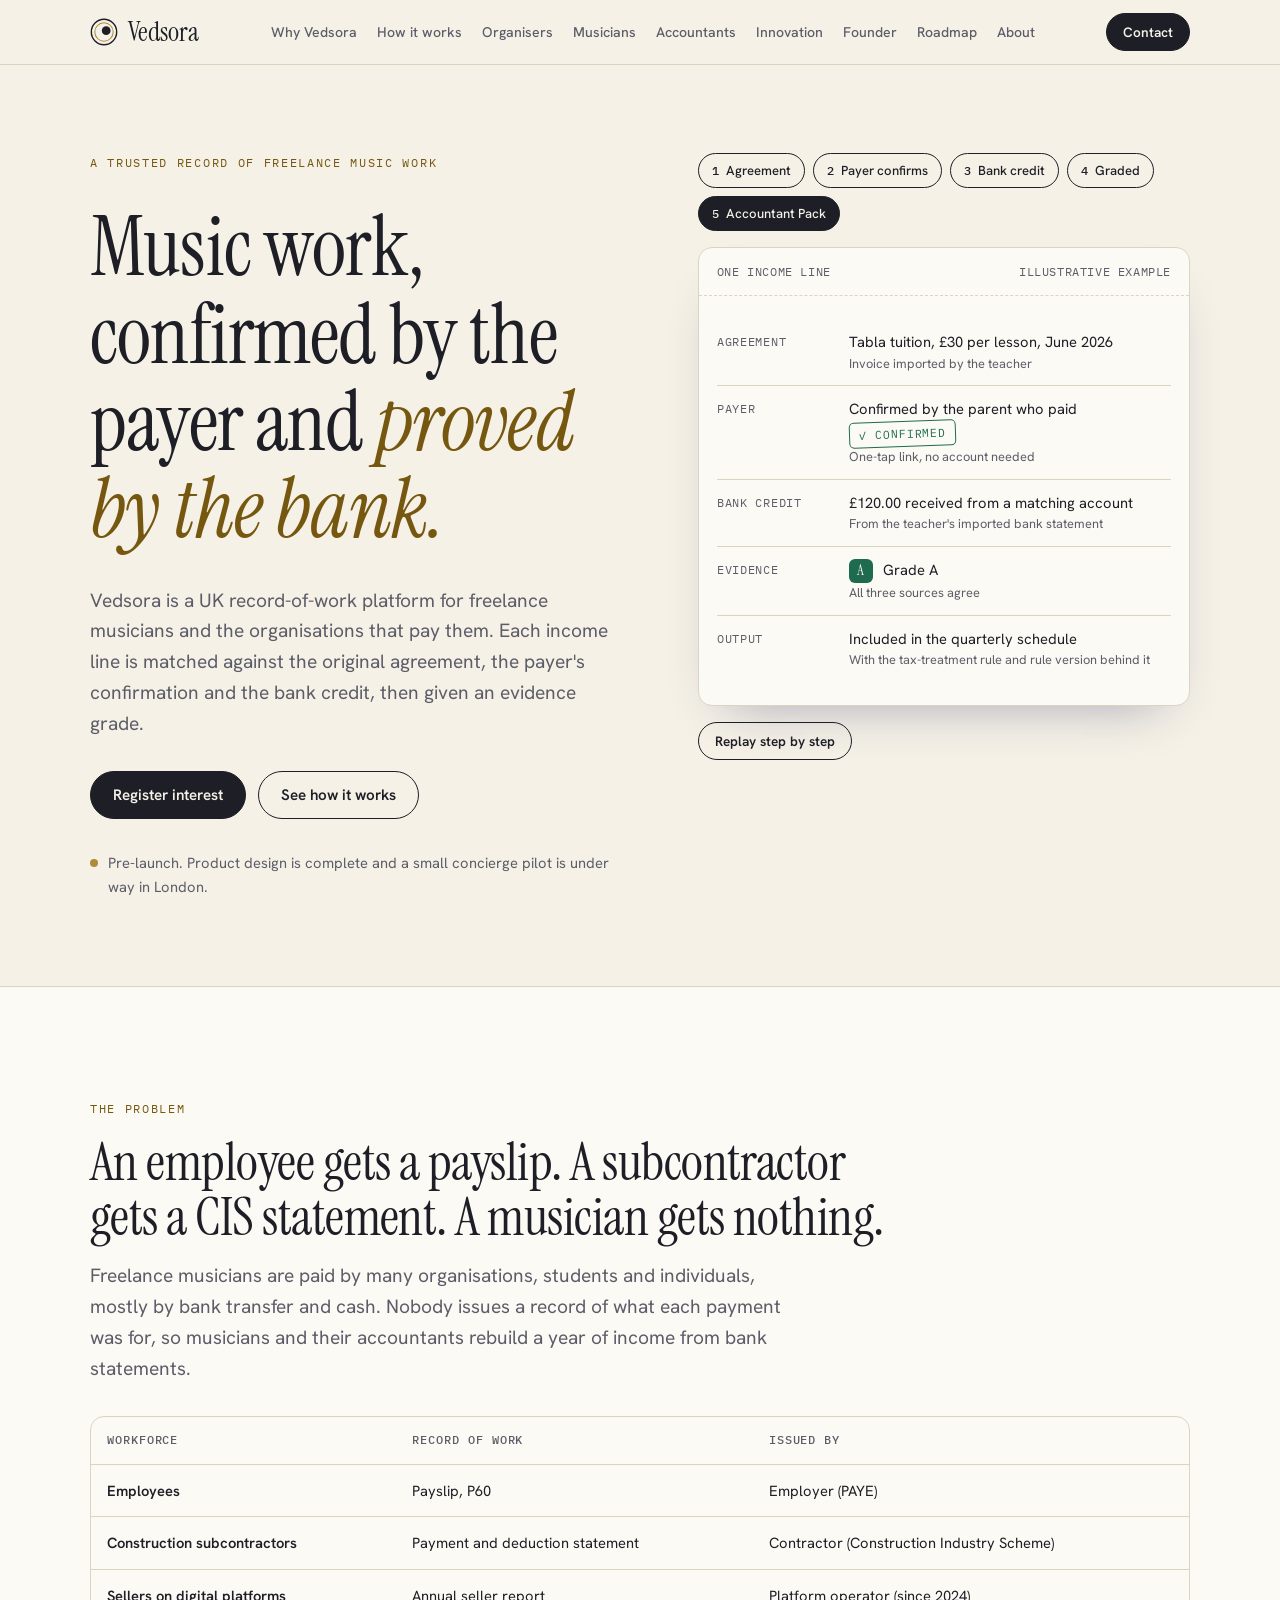
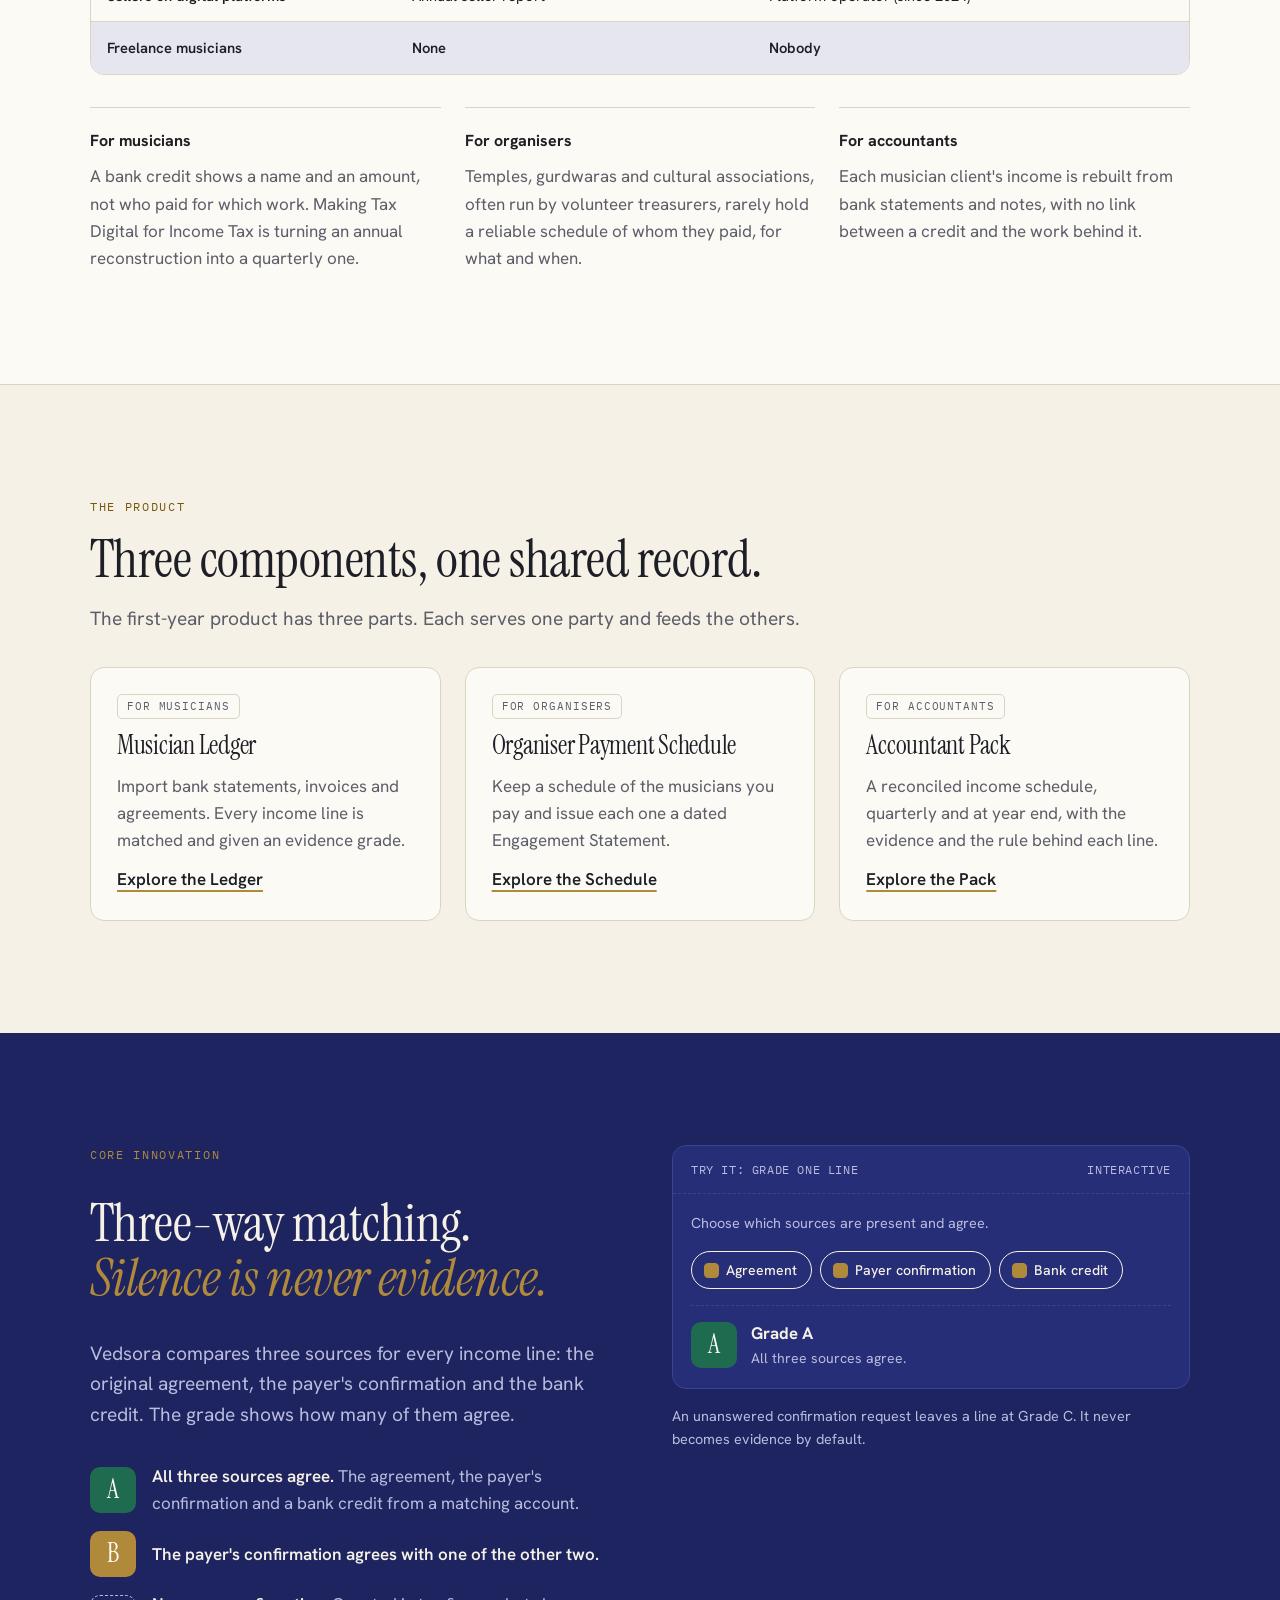
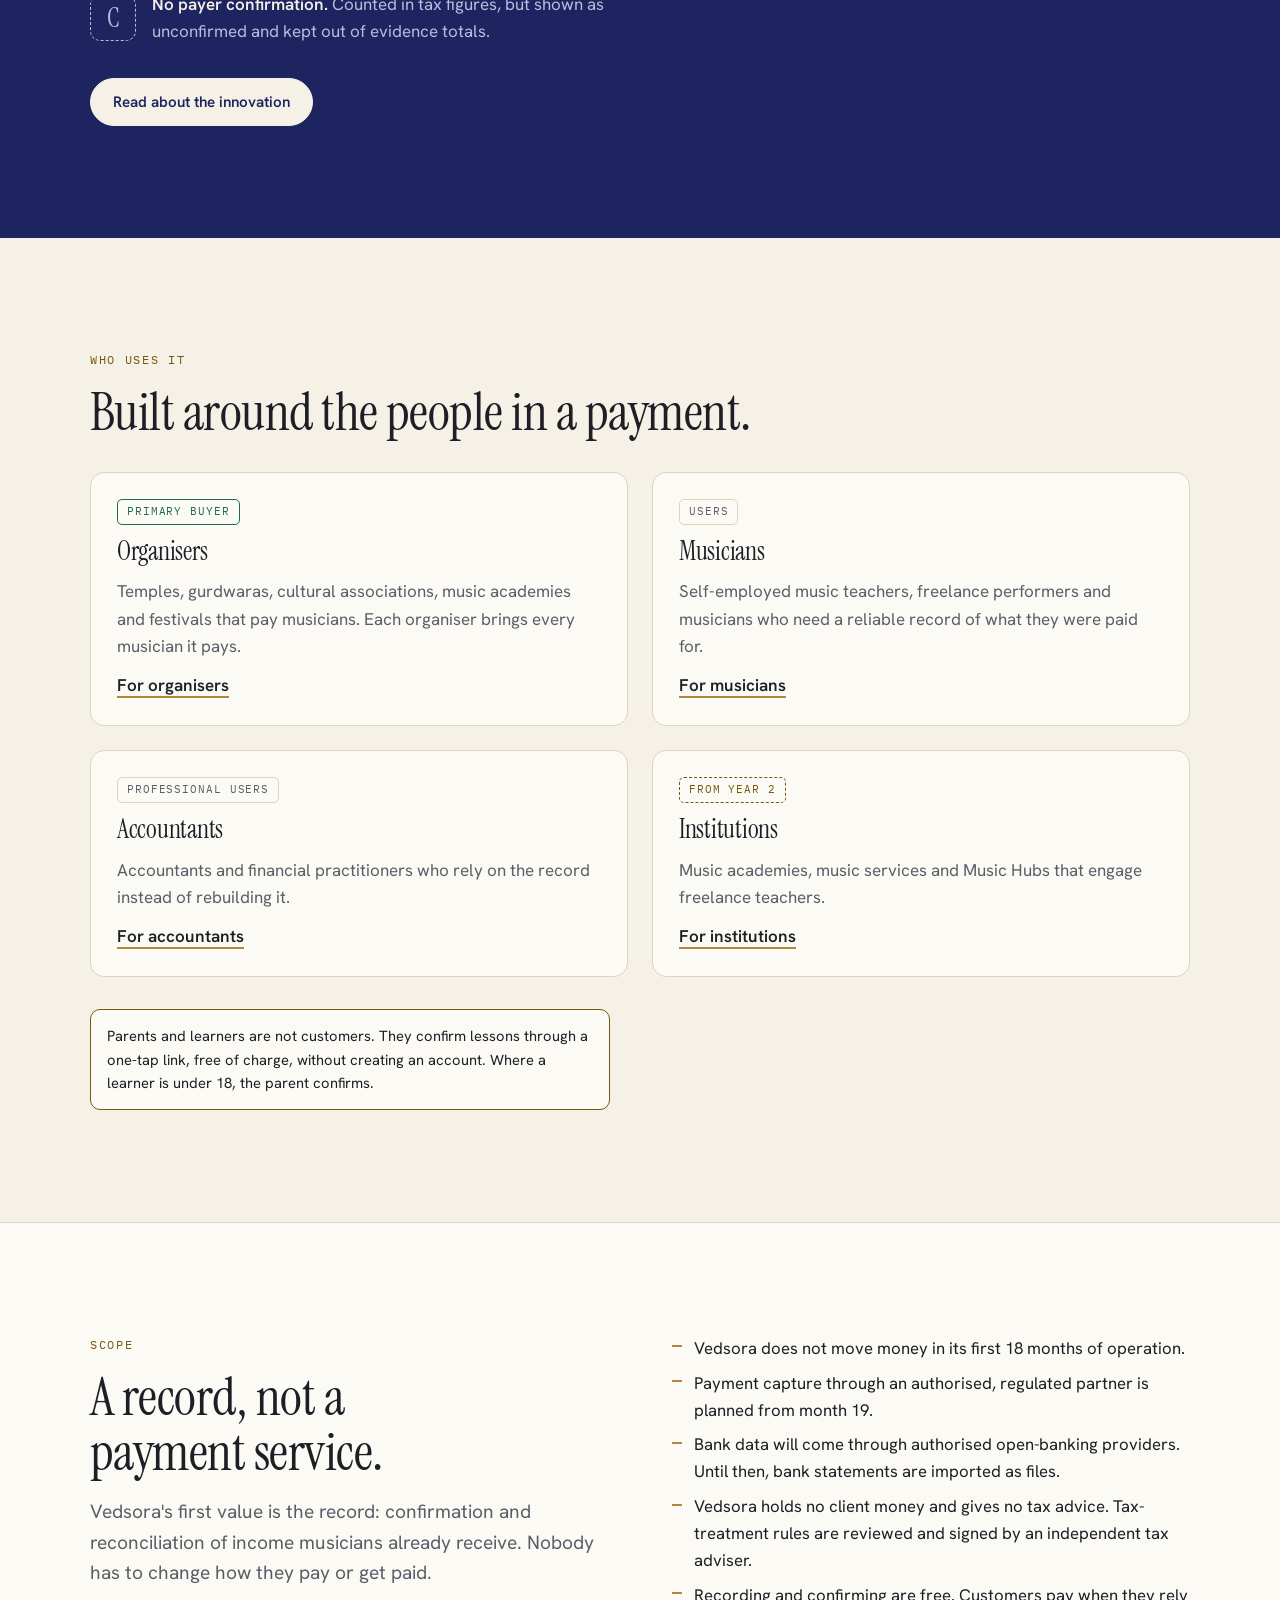
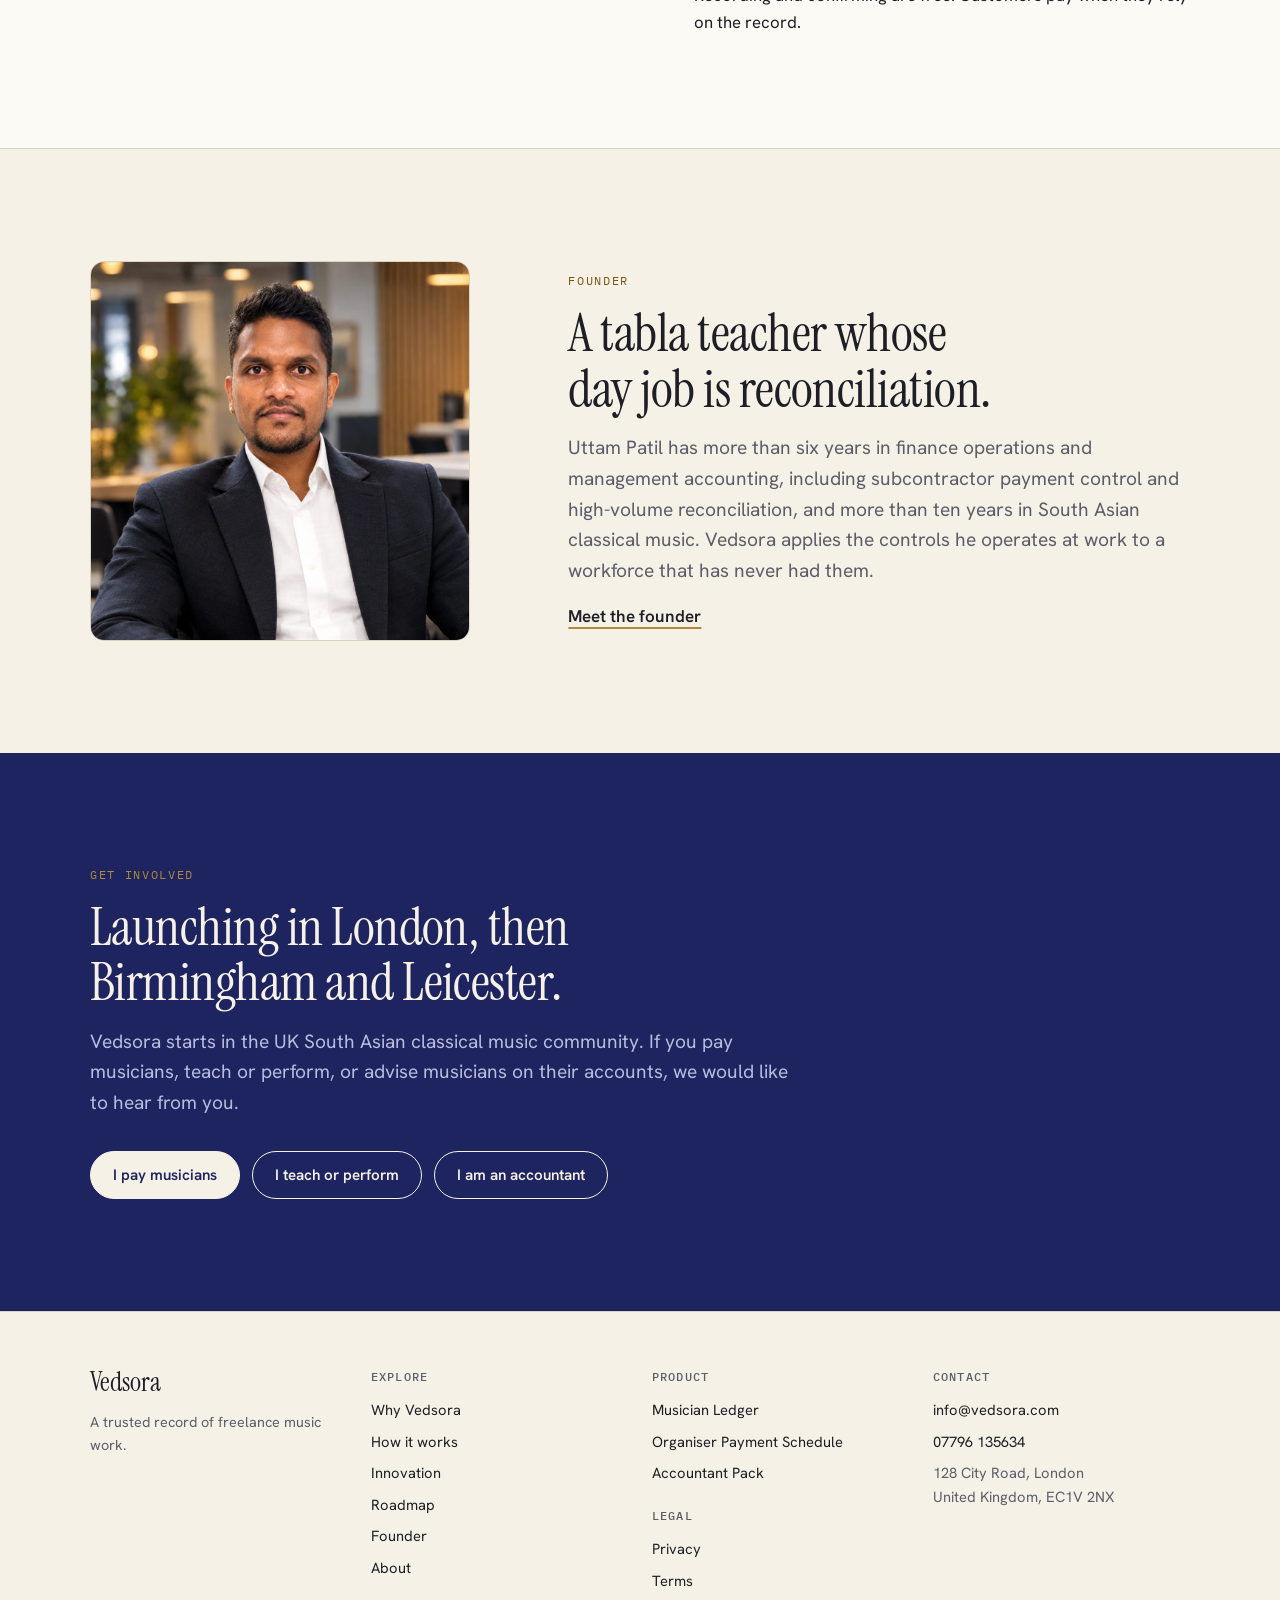
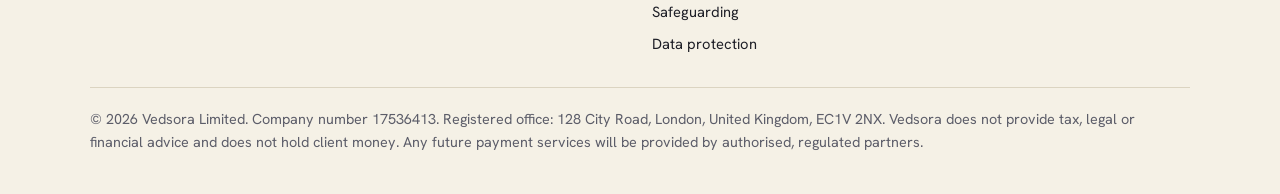
==== commit eac54819: "updates pls" ====
--- a/vedsora-website/index.html
+++ b/vedsora-website/index.html
@@ -3,59 +3,825 @@
 <head>
 <meta charset="utf-8">
 <meta name="viewport" content="width=device-width, initial-scale=1">
-<title>Vedsora | The attested ledger of music work</title>
-<meta name="description" content="Vedsora records music work at the point it happens, gets it confirmed by the people involved, classifies it, and turns it into evidence the musician owns.">
+<title>Vedsora | A trusted record of freelance music work</title>
+<meta name="description" content="Vedsora is a UK record-of-work platform for freelance musicians and the organisations that pay them. Each income line is matched against the agreement, the payer's confirmation and the bank credit, then given an evidence grade.">
+<link rel="canonical" href="https://www.vedsora.com/">
+<meta name="theme-color" content="#1E2460">
+<link rel="icon" href="assets/favicon.svg" type="image/svg+xml">
+<meta property="og:type" content="website">
+<meta property="og:site_name" content="Vedsora">
+<meta property="og:locale" content="en_GB">
+<meta property="og:url" content="https://www.vedsora.com/">
+<meta property="og:title" content="Vedsora | A trusted record of freelance music work">
+<meta property="og:description" content="A payer-confirmed, bank-reconciled record of freelance music work, for musicians, the organisations that pay them and their accountants.">
+<meta property="og:image" content="https://www.vedsora.com/assets/og-image.png">
+<meta property="og:image:width" content="1200">
+<meta property="og:image:height" content="630">
+<meta property="og:image:alt" content="Vedsora: a trusted record of freelance music work">
+<meta name="twitter:card" content="summary_large_image">
+<meta name="twitter:title" content="Vedsora | A trusted record of freelance music work">
+<meta name="twitter:description" content="A payer-confirmed, bank-reconciled record of freelance music work.">
+<meta name="twitter:image" content="https://www.vedsora.com/assets/og-image.png">
+<script type="application/ld+json">
+{
+  "@context": "https://schema.org",
+  "@type": "Organization",
+  "name": "Vedsora",
+  "legalName": "Vedsora Limited",
+  "url": "https://www.vedsora.com/",
+  "logo": "https://www.vedsora.com/assets/favicon.svg",
+  "description": "A UK record-of-work platform for freelance musicians and the organisations that pay them.",
+  "email": "info@vedsora.com",
+  "telephone": "+44 7796 135634",
+  "identifier": {"@type": "PropertyValue", "propertyID": "UK Companies House company number", "value": "17536413"},
+  "address": {"@type": "PostalAddress", "streetAddress": "128 City Road", "addressLocality": "London", "postalCode": "EC1V 2NX", "addressCountry": "GB"},
+  "founder": {"@type": "Person", "name": "Uttam Patil", "jobTitle": "Founder and Chief Executive Officer"},
+  "areaServed": "GB",
+  "contactPoint": {"@type": "ContactPoint", "contactType": "general enquiries", "email": "info@vedsora.com", "telephone": "+44 7796 135634", "areaServed": "GB", "availableLanguage": "en-GB"}
+}
+</script>
 <link rel="preconnect" href="https://fonts.googleapis.com">
+<link rel="preconnect" href="https://fonts.gstatic.com" crossorigin>
 <link rel="stylesheet" href="https://fonts.googleapis.com/css2?family=Instrument+Serif:ital@0;1&family=Hanken+Grotesk:wght@400;500;600;700&family=IBM+Plex+Mono:wght@400;500&display=swap">
 <link rel="stylesheet" href="styles.css">
 </head>
 <body>
-<header class="hdr"><div class="wrap"><div class="hdr-in"><a class="logo" href="#home" aria-label="Vedsora home"><svg viewBox="0 0 32 32" aria-hidden="true"><circle cx="16" cy="16" r="14.5" fill="none" stroke="currentColor" stroke-width="1.6"></circle><circle cx="16" cy="16" r="10.5" fill="none" stroke="var(--brass)" stroke-width="1.2"></circle><circle cx="18.5" cy="14.5" r="5" fill="currentColor"></circle></svg>Vedsora</a><nav class="nav" aria-label="Main"><a href="#why">Why Vedsora</a><a href="#how">How it works</a><a href="#musicians">For musicians</a><a href="#organisations">For organisations</a><a href="#innovation">Innovation</a><a href="#founder">Founder</a><a href="#roadmap">Roadmap</a><a href="#about">About</a></nav><a class="btn sm" href="#contact">Contact</a><button type="button" class="menu-btn" id="menu-btn" aria-expanded="false" aria-controls="mnav">Menu</button></div><nav class="mnav" id="mnav" aria-label="Main menu" hidden=""><a href="#why">Why Vedsora</a><a href="#how">How it works</a><a href="#musicians">For musicians</a><a href="#organisations">For organisations</a><a href="#innovation">Innovation</a><a href="#founder">Founder</a><a href="#roadmap">Roadmap</a><a href="#about">About</a><a href="#contact">Contact</a></nav></div></header>
-<main id="main" tabindex="-1" style="outline:none">
+<a class="skip" href="#main">Skip to content</a>
+<header class="hdr"><div class="wrap"><div class="hdr-in">
+<a class="logo" href="#home" aria-label="Vedsora home"><svg viewBox="0 0 32 32" aria-hidden="true"><circle cx="16" cy="16" r="14.5" fill="none" stroke="currentColor" stroke-width="1.6"></circle><circle cx="16" cy="16" r="10.5" fill="none" stroke="var(--brass)" stroke-width="1.2"></circle><circle cx="18.5" cy="14.5" r="5" fill="currentColor"></circle></svg>Vedsora</a>
+<nav class="nav" aria-label="Main"><a href="#why">Why Vedsora</a><a href="#how">How it works</a><a href="#organisations">Organisers</a><a href="#musicians">Musicians</a><a href="#accountants">Accountants</a><a href="#innovation">Innovation</a><a href="#founder">Founder</a><a href="#roadmap">Roadmap</a><a href="#about">About</a></nav>
+<a class="btn sm" href="#contact">Contact</a>
+<button type="button" class="menu-btn" id="menu-btn" aria-expanded="false" aria-controls="mnav">Menu</button>
+</div>
+<nav class="mnav" id="mnav" aria-label="Main menu" hidden><a href="#home">Home</a><a href="#why">Why Vedsora</a><a href="#how">How it works</a><a href="#organisations">For organisers</a><a href="#musicians">For musicians</a><a href="#accountants">For accountants</a><a href="#innovation">Innovation</a><a href="#founder">Founder</a><a href="#roadmap">Roadmap</a><a href="#about">About</a><a href="#contact">Contact</a></nav>
+</div></header>
+
+<main id="main" tabindex="-1">
+
+<!-- ============================== HOME ============================== -->
 <div data-page="home">
-<div class="page"><section class="hero"><div class="wrap split"><div class="stack-l"><div class="eyebrow">The attested ledger of music work</div><h1>Your music work deserves <em>a record.</em></h1><p class="lede">Vedsora captures what happened, confirms it with the people involved, understands what it means for tax, and turns it into evidence you own.</p><div class="btns"><a class="btn" href="#contact" data-aud="learners">Join the early community</a><a class="btn ghost" href="#how">See how it works</a></div><div class="chain" aria-label="Music work becomes verified activity, then a trusted record, then usable evidence"><span>Music work</span><span class="arr">→</span><span>Verified activity</span><span class="arr">→</span><span>Trusted record</span><span class="arr">→</span><span>Usable evidence</span></div></div><div class="stack" data-demo=""><ol class="steps" aria-label="Steps in a recorded lesson"><li><button type="button" class="done"><span class="n">1</span>Lesson booked</button></li><li><button type="button" class="done"><span class="n">2</span>Payment captured</button></li><li><button type="button" class="done"><span class="n">3</span>Student confirms</button></li><li><button type="button" class="done"><span class="n">4</span>Classified for tax</button></li><li><button type="button" class="done"><span class="n">5</span>Record created</button></li><li><button type="button" class="cur"><span class="n">6</span>Proof of Income</button></li></ol><div class="rec"><div class="rec-top"><span>Ledger entry</span><span>Illustrative example</span></div><dl class="rec-rows" style="margin:0"><div class="rec-row"><dt>Activity</dt><dd><span class="on-c">Tabla lesson, 60 minutes, in person <span class="sub">Agreed between teacher and student</span></span><span class="sub off-c">Waiting for: lesson booked</span></dd></div><div class="rec-row"><dt>Payment</dt><dd><span class="on-c">£40.00 captured at booking <span class="sub">Released after delivery</span></span><span class="sub off-c">Waiting for: payment captured</span></dd></div><div class="rec-row"><dt>Confirmed by</dt><dd><span class="on-c">The person who paid <span class="stamp">✓ Confirmed</span><span class="sub">Counterparty attestation</span></span><span class="sub off-c">Waiting for: student confirms</span></dd></div><div class="rec-row"><dt>Classification</dt><dd><span class="on-c">Self-employed teaching income <span class="sub">Stored with the rule that applied</span></span><span class="sub off-c">Waiting for: classified for tax</span></dd></div><div class="rec-row"><dt>Ledger</dt><dd><span class="on-c">Entry added and reconciled <span class="sub">Owned by the musician</span></span><span class="sub off-c">Waiting for: record created</span></dd></div><div class="rec-row"><dt>Evidence</dt><dd><span class="on-c">Available to share <span class="sub">Only with consent, for a stated purpose</span></span><span class="sub off-c">Waiting for: proof of income</span></dd></div></dl></div><div><button type="button" class="btn ghost sm" data-replay="">Replay step by step</button></div></div></div></section><section class="paper"><div class="wrap stack-l"><div class="stack" style="max-width:820px"><div class="eyebrow">The problem</div><h2>Most music work leaves no usable record.</h2><p class="lede">Much of the UK&#x27;s music workforce is self-employed. Income arrives from teaching, performing, royalties, sales, rentals and repairs, and is pieced together months later from bank statements, messages and memory.</p></div><div class="grid g2"><div class="stack"><h4>Today</h4><div class="path"><span class="node">WhatsApp</span><span class="arr" aria-hidden="true">→</span><span class="node">Bank transfer</span><span class="arr" aria-hidden="true">→</span><span class="node">Spreadsheet</span><span class="arr" aria-hidden="true">→</span><span class="node">Accountant</span><span class="arr" aria-hidden="true">→</span><span class="node">Mortgage application</span></div><p class="muted small">The context is lost at each step. By the time anyone asks for proof, it has to be reconstructed.</p></div><div class="stack"><h4>With Vedsora</h4><div class="path good"><span class="node">Vedsora</span><span class="arr" aria-hidden="true">→</span><span class="node">Record</span><span class="arr" aria-hidden="true">→</span><span class="node">Confirmation</span><span class="arr" aria-hidden="true">→</span><span class="node">Classification</span><span class="arr" aria-hidden="true">→</span><span class="node">Evidence</span></div><p class="muted small">The record is made when the work happens, and confirmed by the person who paid.</p></div></div><div><a class="tlink" href="#why">Why existing tools leave this gap</a></div></div></section><section><div class="wrap stack-l"><div class="stack" style="max-width:820px"><div class="eyebrow">The platform</div><h2>One identity. Six activity layers. One record layer.</h2><p class="lede">Vedsora brings together the place where music work happens and the financial meaning of that work. Choose a layer to see what it does.</p></div><div class="stack-l" data-layers=""><div class="layers"><div class="lay-id">One identity <span>learner, teacher, performer, seller, owner</span></div><div class="lay-six" role="tablist" aria-label="Six activity layers"><button type="button" role="tab" aria-selected="false">Learn</button><button type="button" role="tab" aria-selected="true">Teach</button><button type="button" role="tab" aria-selected="false">Sell</button><button type="button" role="tab" aria-selected="false">Rent</button><button type="button" role="tab" aria-selected="false">Repair</button><button type="button" role="tab" aria-selected="false">Community</button></div><div class="lay-rec">One record layer <span>classify, capture, attest, reconcile</span></div></div><div class="split even" role="tabpanel" aria-label="Learn" hidden=""><div class="stack"><div class="eyebrow">Activity layer</div><h3>Learn. Find the right teacher, then keep a record of every lesson.</h3><ul class="ticks"><li>Discover teachers by instrument, tradition, style, level, language, price, format, location and availability</li><li>Trial, live and in-person lessons</li><li>Structured learning paths</li><li>AI-assisted practice planning based on your teacher&#x27;s notes</li></ul></div><div class="card"><div class="eyebrow">What reaches the record</div><p>Each lesson is confirmed by the student or parent who paid for it.</p></div></div><div class="split even" role="tabpanel" aria-label="Teach"><div class="stack"><div class="eyebrow">Activity layer</div><h3>Teach. Run a teaching practice from one place.</h3><ul class="ticks"><li>Profile, calendar and booking</li><li>Student records and lesson packages</li><li>Invoicing and earnings reporting</li><li>Payment captured at booking and released after delivery</li></ul></div><div class="card"><div class="eyebrow">What reaches the record</div><p>Teaching income is classified when the lesson happens, with the rule that applied.</p></div></div><div class="split even" role="tabpanel" aria-label="Sell" hidden=""><div class="stack"><div class="eyebrow">Activity layer</div><h3>Sell. A marketplace that understands instruments.</h3><ul class="ticks"><li>Listings described by tradition, maker, materials, condition, provenance and suitability</li><li>Designed for materially lower commission than general marketplaces</li><li>Sellers keep the customer relationship</li></ul></div><div class="card"><div class="eyebrow">What reaches the record</div><p>The buyer confirms receipt and the sale is written to the instrument&#x27;s record.</p></div></div><div class="split even" role="tabpanel" aria-label="Rent" hidden=""><div class="stack"><div class="eyebrow">Activity layer</div><h3>Rent. Structured rental, with evidence at both ends.</h3><ul class="ticks"><li>Digital agreements and deposits</li><li>Condition evidence at handover and return</li><li>Music Travel for musicians on the move</li><li>Emergency Access when an instrument is damaged or delayed</li></ul></div><div class="card"><div class="eyebrow">What reaches the record</div><p>Both parties confirm condition at handover and at return.</p></div></div><div class="split even" role="tabpanel" aria-label="Repair" hidden=""><div class="stack"><div class="eyebrow">Activity layer</div><h3>Repair. Find a specialist. Keep the service history.</h3><ul class="ticks"><li>Discover repairers by specialism, location and instrument</li><li>Send a repair request with photos and video</li><li>A clear job workflow from request to completion</li></ul></div><div class="card"><div class="eyebrow">What reaches the record</div><p>The owner confirms the repair and the work is recorded against the instrument.</p></div></div><div class="split even" role="tabpanel" aria-label="Community" hidden=""><div class="stack"><div class="eyebrow">Activity layer</div><h3>Community. Where musicians, learners and providers meet.</h3><ul class="ticks"><li>Groups and events</li><li>Practice-partner discovery</li><li>Provider content: demonstrations, previews and restorations</li><li>Community events</li></ul></div><div class="card"><div class="eyebrow">What reaches the record</div><p>Community is how people find Vedsora, and a reason they stay.</p></div></div></div></div></section><section class="paper"><div class="wrap stack-l"><div class="stack" style="max-width:820px"><div class="eyebrow">What the record produces</div><h2>Three kinds of evidence, owned by the musician.</h2></div><div class="grid g3"><article class="card"><div class="eyebrow">Evidence product</div><h3>Proof of Income</h3><p>A consented, shareable statement of work.</p><ul class="ticks"><li>Who paid</li><li>What happened and when</li><li>Amount and income classification</li><li>Supporting evidence</li></ul><p class="small muted" style="margin-top:auto;padding-top:8px;border-top:1px solid var(--line)">Designed for mortgage brokers, letting agents, lenders and other legitimate verification contexts. It complements your existing financial documents. It does not guarantee any lending decision.</p></article><article class="card"><div class="eyebrow">Evidence product</div><h3>Proof of Practice</h3><p>A verifiable record of teaching, performance and professional activity over time.</p><ul class="ticks"><li>Grants and arts funding applications</li><li>Examination-board registration</li><li>Teaching appointments and accreditation</li><li>Insurance and professional verification</li></ul><p class="small muted" style="margin-top:auto;padding-top:8px;border-top:1px solid var(--line)">Potential uses. Acceptance is always the decision of the organisation receiving it.</p></article><article class="card"><div class="eyebrow">Evidence product</div><h3>Instrument Record</h3><p>A persistent record that stays with the instrument.</p><ul class="ticks"><li>Ownership history and permissions</li><li>Condition and handover evidence</li><li>Repairs and service history</li></ul><p class="small muted" style="margin-top:auto;padding-top:8px;border-top:1px solid var(--line)">Built to improve trust, provenance, resale confidence, insurance readiness and rental viability.</p></article></div></div></section><section class="band"><div class="wrap stack-l"><div class="stack" style="max-width:820px"><div class="eyebrow">The flywheel</div><h2>Real work makes the record. The record brings more work.</h2><p class="lede">Every confirmed lesson, engagement, sale, rental and repair adds to a history that becomes more useful with time.</p></div><div class="split even" data-fly="" style="align-items:center"><div class="fly"><div class="fly-ring"></div><button type="button" class="fly-dot on" style="left:50.00%;top:8.00%" aria-label="Step 1: Users do real work">1</button><button type="button" class="fly-dot" style="left:79.70%;top:20.30%" aria-label="Step 2: Work gets recorded">2</button><button type="button" class="fly-dot" style="left:92.00%;top:50.00%" aria-label="Step 3: Counterparties confirm it">3</button><button type="button" class="fly-dot" style="left:79.70%;top:79.70%" aria-label="Step 4: Records become valuable">4</button><button type="button" class="fly-dot" style="left:50.00%;top:92.00%" aria-label="Step 5: Evidence products become useful">5</button><button type="button" class="fly-dot" style="left:20.30%;top:79.70%" aria-label="Step 6: More users and institutions adopt Vedsora">6</button><button type="button" class="fly-dot" style="left:8.00%;top:50.00%" aria-label="Step 7: More work is recorded">7</button><button type="button" class="fly-dot" style="left:20.30%;top:20.30%" aria-label="Step 8: The network becomes more valuable">8</button><div class="fly-mid"><span class="eyebrow" data-fly-n="">Step 1 of 8</span><strong data-fly-t="">Users do real work</strong></div></div><ol class="fly-list"><li class="on"><span>1</span><b style="font-weight:inherit">Users do real work</b></li><li class=""><span>2</span><b style="font-weight:inherit">Work gets recorded</b></li><li class=""><span>3</span><b style="font-weight:inherit">Counterparties confirm it</b></li><li class=""><span>4</span><b style="font-weight:inherit">Records become valuable</b></li><li class=""><span>5</span><b style="font-weight:inherit">Evidence products become useful</b></li><li class=""><span>6</span><b style="font-weight:inherit">More users and institutions adopt Vedsora</b></li><li class=""><span>7</span><b style="font-weight:inherit">More work is recorded</b></li><li class=""><span>8</span><b style="font-weight:inherit">The network becomes more valuable</b></li></ol></div></div></section><section><div class="wrap stack-l"><div class="stack" style="max-width:820px"><div class="eyebrow">Who it is for</div><h2>Find yourself here.</h2></div><div><div class="acc"><button type="button" aria-expanded="true"><span class="who">Teachers</span><span class="msg">Your years of teaching are real. Now they are on record.</span><span class="pm" aria-hidden="true">−</span></button><div class="acc-body"><p>For self-employed instrumental and vocal teachers with many students and income arriving in many ways.</p><ul class="ticks"><li>Bookings, packages, invoices and student records in one place</li><li>Each lesson confirmed by the student or parent who paid</li><li>Income classified as you go, ready for your accountant</li></ul><div><a class="btn sm" href="#contact" data-aud="teachers">Import my history</a></div></div></div><div class="acc"><button type="button" aria-expanded="false"><span class="who">Performers</span><span class="msg">Get paid on time and be able to prove it.</span><span class="pm" aria-hidden="true">+</span></button><div class="acc-body" hidden=""><p>For musicians who need contracts, payment, settlement and evidence of each engagement.</p><ul class="ticks"><li>An agreed engagement before you play</li><li>Payment and settlement recorded</li><li>A growing Proof of Practice</li></ul><div><a class="btn sm" href="#contact" data-aud="performers">Use Vedsora for my next engagement</a></div></div></div><div class="acc"><button type="button" aria-expanded="false"><span class="who">Organisers</span><span class="msg">Every performer paid, every payment recorded, nothing to chase.</span><span class="pm" aria-hidden="true">+</span></button><div class="acc-body" hidden=""><p>For temples, gurdwaras, academies, festivals and cultural organisations that book musicians.</p><ul class="ticks"><li>One place to agree engagements</li><li>Confirm that each performance happened</li><li>A clean record of who was paid for what</li></ul><div><a class="btn sm" href="#contact" data-aud="organisers">Settle my next event</a></div></div></div><div class="acc"><button type="button" aria-expanded="false"><span class="who">Learners and parents</span><span class="msg">A teacher you can verify, and a record of every lesson.</span><span class="pm" aria-hidden="true">+</span></button><div class="acc-body" hidden=""><p>For people who want a trusted teacher and a clear account of what they have paid for.</p><ul class="ticks"><li>Search by instrument, tradition, level, language and location</li><li>Trial lessons before you commit</li><li>Your confirmation is what makes the record count</li></ul><div><a class="btn sm" href="#contact" data-aud="learners">Join the early community</a></div></div></div><div class="acc"><button type="button" aria-expanded="false"><span class="who">Institutions and Music Hubs</span><span class="msg">Verified teachers, tracked instruments, less repeated checking.</span><span class="pm" aria-hidden="true">+</span></button><div class="acc-body" hidden=""><p>For organisations that need verified teachers, instrument tracking and records they can rely on each term.</p><ul class="ticks"><li>Identity checks and DBS status capture where applicable</li><li>Instrument condition and loan history</li><li>Repeatable records in place of repeated paperwork</li></ul><div><a class="btn sm" href="#contact" data-aud="hubs">Run a pilot</a></div></div></div><div class="acc"><button type="button" aria-expanded="false"><span class="who">Accountants</span><span class="msg">Your musician clients, with every line explained.</span><span class="pm" aria-hidden="true">+</span></button><div class="acc-body" hidden=""><p>For practitioners who serve musicians. Vedsora supports your work. It does not replace it.</p><ul class="ticks"><li>Income classified at source, with the rule shown</li><li>Off-platform income captured alongside</li><li>Fewer year-end reconstructions from bank statements</li></ul><div><a class="btn sm" href="#contact" data-aud="accountants">Explore the practitioner view</a></div></div></div><div class="acc"><button type="button" aria-expanded="false"><span class="who">Brokers and referencing firms</span><span class="msg">See what a musician&#x27;s declared income is made of.</span><span class="pm" aria-hidden="true">+</span></button><div class="acc-body" hidden=""><p>For organisations that need to understand the evidence behind a musician&#x27;s declared income.</p><ul class="ticks"><li>Shared only by the musician, for a stated purpose</li><li>Each line shows who paid, when and for what</li><li>Consent can be withdrawn</li></ul><div><a class="btn sm" href="#contact" data-aud="brokers">Discuss a partnership</a></div></div></div></div></div></section><section class="paper"><div class="wrap split"><div class="stack"><div class="eyebrow">Core innovation</div><h2>A self-declared statement becomes an evidence trail.</h2><p class="lede">Counterparty-attested income and instrument records, generated at the point of work, across the activities a musician undertakes.</p><div><a class="tlink" href="#innovation">Read about the innovation</a></div></div><div class="stack"><div class="plain"><h3>Presence</h3><p class="muted">Vedsora is where the lesson, booking, sale, rental or repair actually takes place.</p></div><div class="plain"><h3>Classification</h3><p class="muted">Each transaction carries its UK tax treatment and the rule behind it.</p></div><div class="plain"><h3>Confirmation</h3><p class="muted">The person who paid or took part confirms that it happened.</p></div></div></div></section><section><div class="wrap split"><div class="stack"><div class="eyebrow">Why now</div><h2>Digital tax reporting is reaching self-employed musicians.</h2><p class="lede">Making Tax Digital for Income Tax is being phased in by income level. More musicians will need digital records kept through the year, when many still rely on a year-end reconstruction.</p><p class="small muted">Vedsora is a technology platform that makes the underlying records more structured, explainable and usable. It does not give tax advice and does not replace an accountant. Support for quarterly MTD workflows is planned for once the recognised-software milestone is achieved.</p></div><div class="stack"><div class="thr" role="group" aria-label="Making Tax Digital for Income Tax thresholds"><div><b>£50,000</b><span class="small muted">from April 2026</span></div><div><b>£30,000</b><span class="small muted">from April 2027</span></div><div><b>£20,000</b><span class="small muted">from April 2028</span></div></div><p class="small muted">MTD for Income Tax thresholds. Check current HMRC guidance for how they apply to you.</p></div></div></section><section class="paper"><div class="wrap split narrow" style="align-items:center"><img class="fphoto" src="assets/founder.jpg" alt="Uttam Patil, founder of Vedsora" width="512" height="512"/><div class="stack"><div class="eyebrow">Founder</div><h2>A tabla teacher who is also a management accountant.</h2><p class="lede">Uttam Patil has spent more than ten years in the South Asian classical tradition and works in finance operations. He has lived this problem from both sides of the ledger.</p><div><a class="tlink" href="#founder">Meet the founder</a></div></div></div></section><section class="band"><div class="wrap stack-l"><div class="stack" style="max-width:820px"><div class="eyebrow">Early community</div><h2>Start the record with your next piece of work.</h2><p class="lede">Vedsora is in build. Tell us who you are and we will be in touch as the pilot opens.</p></div><div class="btns"><a class="btn" href="#contact" data-aud="teachers">Import my history</a><a class="btn ghost" href="#contact" data-aud="organisers">Settle my next event</a><a class="btn ghost" href="#contact" data-aud="hubs">Run a pilot</a><a class="btn ghost" href="#contact" data-aud="partners">Discuss a partnership</a></div></div></section></div>
-</div>
+<div class="page">
+<section class="hero"><div class="wrap split">
+  <div class="stack-l">
+    <div class="eyebrow">A trusted record of freelance music work</div>
+    <h1>Music work, confirmed by the payer and <em>proved by the bank.</em></h1>
+    <p class="lede">Vedsora is a UK record-of-work platform for freelance musicians and the organisations that pay them. Each income line is matched against the original agreement, the payer's confirmation and the bank credit, then given an evidence grade.</p>
+    <div class="btns"><a class="btn" href="#contact" data-aud="organiser">Register interest</a><a class="btn ghost" href="#how">See how it works</a></div>
+    <p class="status-line"><span class="dot" aria-hidden="true"></span>Pre-launch. Product design is complete and a small concierge pilot is under way in London.</p>
+  </div>
+  <div class="stack" data-demo>
+    <ol class="steps" aria-label="Steps in building one income line">
+      <li><button type="button"><span class="n">1</span>Agreement</button></li>
+      <li><button type="button"><span class="n">2</span>Payer confirms</button></li>
+      <li><button type="button"><span class="n">3</span>Bank credit</button></li>
+      <li><button type="button"><span class="n">4</span>Graded</button></li>
+      <li><button type="button"><span class="n">5</span>Accountant Pack</button></li>
+    </ol>
+    <div class="rec">
+      <div class="rec-top"><span>One income line</span><span>Illustrative example</span></div>
+      <dl class="rec-rows">
+        <div class="rec-row"><dt>Agreement</dt><dd><span class="on-c">Tabla tuition, £30 per lesson, June 2026 <span class="sub">Invoice imported by the teacher</span></span><span class="sub off-c">Waiting for: agreement</span></dd></div>
+        <div class="rec-row"><dt>Payer</dt><dd><span class="on-c">Confirmed by the parent who paid <span class="stamp">✓ Confirmed</span><span class="sub">One-tap link, no account needed</span></span><span class="sub off-c">Waiting for: payer confirmation</span></dd></div>
+        <div class="rec-row"><dt>Bank credit</dt><dd><span class="on-c">£120.00 received from a matching account <span class="sub">From the teacher's imported bank statement</span></span><span class="sub off-c">Waiting for: bank credit</span></dd></div>
+        <div class="rec-row"><dt>Evidence</dt><dd><span class="on-c"><span class="grade a sm" aria-hidden="true">A</span> Grade A <span class="sub">All three sources agree</span></span><span class="sub off-c">Waiting for: grade</span></dd></div>
+        <div class="rec-row"><dt>Output</dt><dd><span class="on-c">Included in the quarterly schedule <span class="sub">With the tax-treatment rule and rule version behind it</span></span><span class="sub off-c">Waiting for: Accountant Pack</span></dd></div>
+      </dl>
+    </div>
+    <div><button type="button" class="btn ghost sm" data-replay>Replay step by step</button></div>
+  </div>
+</div></section>
+
+<section class="paper"><div class="wrap stack-l">
+  <div class="stack" style="max-width:820px">
+    <div class="eyebrow">The problem</div>
+    <h2>An employee gets a payslip. A subcontractor gets a CIS statement. A musician gets nothing.</h2>
+    <p class="lede">Freelance musicians are paid by many organisations, students and individuals, mostly by bank transfer and cash. Nobody issues a record of what each payment was for, so musicians and their accountants rebuild a year of income from bank statements.</p>
+  </div>
+  <div class="tscroll"><table>
+    <caption class="sr-only">Who issues a record of work in comparable UK workforces</caption>
+    <thead><tr><th scope="col">Workforce</th><th scope="col">Record of work</th><th scope="col">Issued by</th></tr></thead>
+    <tbody>
+      <tr><th scope="row">Employees</th><td>Payslip, P60</td><td>Employer (PAYE)</td></tr>
+      <tr><th scope="row">Construction subcontractors</th><td>Payment and deduction statement</td><td>Contractor (Construction Industry Scheme)</td></tr>
+      <tr><th scope="row">Sellers on digital platforms</th><td>Annual seller report</td><td>Platform operator (since 2024)</td></tr>
+      <tr class="hl"><th scope="row">Freelance musicians</th><td>None</td><td>Nobody</td></tr>
+    </tbody>
+  </table></div>
+  <div class="grid g3">
+    <div class="plain"><h4>For musicians</h4><p class="muted">A bank credit shows a name and an amount, not who paid for which work. Making Tax Digital for Income Tax is turning an annual reconstruction into a quarterly one.</p></div>
+    <div class="plain"><h4>For organisers</h4><p class="muted">Temples, gurdwaras and cultural associations, often run by volunteer treasurers, rarely hold a reliable schedule of whom they paid, for what and when.</p></div>
+    <div class="plain"><h4>For accountants</h4><p class="muted">Each musician client's income is rebuilt from bank statements and notes, with no link between a credit and the work behind it.</p></div>
+  </div>
+</div></section>
+
+<section><div class="wrap stack-l">
+  <div class="stack" style="max-width:820px">
+    <div class="eyebrow">The product</div>
+    <h2>Three components, one shared record.</h2>
+    <p class="lede">The first-year product has three parts. Each serves one party and feeds the others.</p>
+  </div>
+  <div class="grid g3">
+    <a class="card link-card" href="#musicians"><span class="tag">For musicians</span><h3>Musician Ledger</h3><p class="muted">Import bank statements, invoices and agreements. Every income line is matched and given an evidence grade.</p><span class="tlink">Explore the Ledger</span></a>
+    <a class="card link-card" href="#organisations"><span class="tag">For organisers</span><h3>Organiser Payment Schedule</h3><p class="muted">Keep a schedule of the musicians you pay and issue each one a dated Engagement Statement.</p><span class="tlink">Explore the Schedule</span></a>
+    <a class="card link-card" href="#accountants"><span class="tag">For accountants</span><h3>Accountant Pack</h3><p class="muted">A reconciled income schedule, quarterly and at year end, with the evidence and the rule behind each line.</p><span class="tlink">Explore the Pack</span></a>
+  </div>
+</div></section>
+
+<section class="band"><div class="wrap split even">
+  <div class="stack-l">
+    <div class="eyebrow">Core innovation</div>
+    <h2>Three-way matching. <em>Silence is never evidence.</em></h2>
+    <p class="lede">Vedsora compares three sources for every income line: the original agreement, the payer's confirmation and the bank credit. The grade shows how many of them agree.</p>
+    <dl class="grades">
+      <div><dt><span class="grade a">A</span></dt><dd><b>All three sources agree.</b> The agreement, the payer's confirmation and a bank credit from a matching account.</dd></div>
+      <div><dt><span class="grade b">B</span></dt><dd><b>The payer's confirmation agrees with one of the other two.</b></dd></div>
+      <div><dt><span class="grade c">C</span></dt><dd><b>No payer confirmation.</b> Counted in tax figures, but shown as unconfirmed and kept out of evidence totals.</dd></div>
+    </dl>
+    <div><a class="btn" href="#innovation">Read about the innovation</a></div>
+  </div>
+  <div class="stack" data-grader>
+    <div class="rec">
+      <div class="rec-top"><span>Try it: grade one line</span><span>Interactive</span></div>
+      <div class="grader-body">
+        <p class="small muted">Choose which sources are present and agree.</p>
+        <div class="srcs" role="group" aria-label="Sources">
+          <button type="button" aria-pressed="true" data-src="agreement">Agreement</button>
+          <button type="button" aria-pressed="true" data-src="confirmation">Payer confirmation</button>
+          <button type="button" aria-pressed="true" data-src="bank">Bank credit</button>
+        </div>
+        <div class="grader-out" aria-live="polite"><span class="grade a" data-g-badge>A</span><div><b data-g-title>Grade A</b><span class="sub" data-g-text>All three sources agree.</span></div></div>
+      </div>
+    </div>
+    <p class="small muted">An unanswered confirmation request leaves a line at Grade C. It never becomes evidence by default.</p>
+  </div>
+</div></section>
+
+<section><div class="wrap stack-l">
+  <div class="stack" style="max-width:820px">
+    <div class="eyebrow">Who uses it</div>
+    <h2>Built around the people in a payment.</h2>
+  </div>
+  <div class="grid g2">
+    <div class="card"><span class="tag exist">Primary buyer</span><h3>Organisers</h3><p class="muted">Temples, gurdwaras, cultural associations, music academies and festivals that pay musicians. Each organiser brings every musician it pays.</p><a class="tlink" href="#organisations">For organisers</a></div>
+    <div class="card"><span class="tag">Users</span><h3>Musicians</h3><p class="muted">Self-employed music teachers, freelance performers and musicians who need a reliable record of what they were paid for.</p><a class="tlink" href="#musicians">For musicians</a></div>
+    <div class="card"><span class="tag">Professional users</span><h3>Accountants</h3><p class="muted">Accountants and financial practitioners who rely on the record instead of rebuilding it.</p><a class="tlink" href="#accountants">For accountants</a></div>
+    <div class="card"><span class="tag plan">From Year 2</span><h3>Institutions</h3><p class="muted">Music academies, music services and Music Hubs that engage freelance teachers.</p><a class="tlink" href="#organisations">For institutions</a></div>
+  </div>
+  <p class="notice">Parents and learners are not customers. They confirm lessons through a one-tap link, free of charge, without creating an account. Where a learner is under 18, the parent confirms.</p>
+</div></section>
+
+<section class="paper"><div class="wrap split even">
+  <div class="stack">
+    <div class="eyebrow">Scope</div>
+    <h2>A record, not a payment service.</h2>
+    <p class="lede">Vedsora's first value is the record: confirmation and reconciliation of income musicians already receive. Nobody has to change how they pay or get paid.</p>
+  </div>
+  <ul class="ticks lg">
+    <li>Vedsora does not move money in its first 18 months of operation.</li>
+    <li>Payment capture through an authorised, regulated partner is planned from month 19.</li>
+    <li>Bank data will come through authorised open-banking providers. Until then, bank statements are imported as files.</li>
+    <li>Vedsora holds no client money and gives no tax advice. Tax-treatment rules are reviewed and signed by an independent tax adviser.</li>
+    <li>Recording and confirming are free. Customers pay when they rely on the record.</li>
+  </ul>
+</div></section>
+
+<section><div class="wrap split narrow" style="align-items:center">
+  <img class="fphoto" src="assets/founder.jpg" alt="Portrait of Uttam Patil, founder and chief executive of Vedsora" width="380" height="380" loading="lazy">
+  <div class="stack">
+    <div class="eyebrow">Founder</div>
+    <h2>A tabla teacher whose day job is reconciliation.</h2>
+    <p class="lede">Uttam Patil has more than six years in finance operations and management accounting, including subcontractor payment control and high-volume reconciliation, and more than ten years in South Asian classical music. Vedsora applies the controls he operates at work to a workforce that has never had them.</p>
+    <div><a class="tlink" href="#founder">Meet the founder</a></div>
+  </div>
+</div></section>
+
+<section class="band cta"><div class="wrap stack-l">
+  <div class="stack" style="max-width:780px">
+    <div class="eyebrow">Get involved</div>
+    <h2>Launching in London, then Birmingham and Leicester.</h2>
+    <p class="lede">Vedsora starts in the UK South Asian classical music community. If you pay musicians, teach or perform, or advise musicians on their accounts, we would like to hear from you.</p>
+  </div>
+  <div class="btns"><a class="btn" href="#contact" data-aud="organiser">I pay musicians</a><a class="btn ghost" href="#contact" data-aud="musician">I teach or perform</a><a class="btn ghost" href="#contact" data-aud="accountant">I am an accountant</a></div>
+</div></section>
+</div>
+</div>
+
+<!-- ============================== WHY ============================== -->
 <div data-page="why" hidden>
-<div class="page"><section class="tight" style="padding-bottom:0"><div class="wrap"><div class="stack" style="max-width:820px"><div class="eyebrow">Why Vedsora</div><h1>The record should be made when the work is done.</h1><p class="lede">Studio software records what a teacher schedules. Accounting software records what the bank received. Verification services confirm that money arrived. None of them records what the payer confirms actually happened.</p></div></div></section><section><div class="wrap stack-l"><div class="stack" style="max-width:820px"><div class="eyebrow">The problem landscape</div><h2>Fragmented income, informal records.</h2></div><div class="split even"><div class="stack"><h4>Where a musician&#x27;s income comes from</h4><div class="path"><span class="node">Teaching</span><span class="node">Performing</span><span class="node">Royalties</span><span class="node">Instrument sales</span><span class="node">Rentals</span><span class="node">Repairs</span><span class="node">Other services</span></div><h4 style="margin-top:12px">Where it is recorded today</h4><div class="path"><span class="node">WhatsApp</span><span class="node">Spreadsheets</span><span class="node">Paper diaries</span><span class="node">Memory</span></div></div><ul class="ticks"><li>Annual income has to be reconstructed</li><li>Pressure from digital tax filing is rising</li><li>Income is hard to prove for mortgages and housing</li><li>Professional practice is hard to evidence</li><li>Instrument ownership, condition and history are hard to verify</li><li>Specialist repairers and rental providers are hard to find</li><li>Disputes arise over payment, delivery and instrument condition</li></ul></div></div></section><section class="paper"><div class="wrap stack-l"><div class="stack" style="max-width:820px"><div class="eyebrow">The market gap</div><h2>Presence, confirmation, classification, evidence.</h2><p class="lede">Each existing category holds one part. The gap is having all four in the same place, at the moment of the work.</p></div><div class="tscroll"><table><thead><tr><th scope="col">Category</th><th scope="col">Present when the work happens</th><th scope="col">Payer confirms it</th><th scope="col">Classified for tax</th><th scope="col">Produces evidence</th></tr></thead><tbody><tr><th scope="row">Accounting and MTD tools</th><td class="no">– No</td><td class="no">– No</td><td class="">✓ Yes</td><td class="">After the fact</td></tr><tr><th scope="row">Music platforms and tutoring marketplaces</th><td class="">✓ Yes</td><td class="no">– No</td><td class="no">– No</td><td class="no">– No</td></tr><tr><th scope="row">General marketplaces</th><td class="">At the sale only</td><td class="no">– No</td><td class="no">– No</td><td class="no">– No</td></tr><tr><th scope="row">Income-verification providers</th><td class="no">– No</td><td class="no">– No</td><td class="no">– No</td><td class="">Of records that already exist</td></tr><tr><th scope="row">Vedsora</th><td class="">✓ Yes</td><td class="">✓ Yes</td><td class="">✓ Yes</td><td class="">✓ Yes</td></tr></tbody></table></div><p class="small muted">A general description of each category, not of any single product.</p><div class="grid g2"><div class="plain"><h4>Accounting and MTD tools</h4><p class="muted">They understand money and tax, but generally see a transaction after its original context has gone.</p></div><div class="plain"><h4>Music platforms and tutoring marketplaces</h4><p class="muted">They are present in the activity, but do not provide the same tax logic, evidence layer and cross-activity record.</p></div><div class="plain"><h4>General marketplaces</h4><p class="muted">They provide buyers and sellers, but are not designed around ongoing instrument ownership, repair, rental and professional records.</p></div><div class="plain"><h4>Income-verification providers</h4><p class="muted">They verify records that already exist. Vedsora is designed to create the underlying evidence.</p></div></div></div></section><section class="band"><div class="wrap stack"><div class="eyebrow">What Vedsora is</div><h2 style="max-width:22ch">The attested ledger of music work.</h2><p class="lede" style="max-width:70ch">Every lesson, engagement, sale, rental and repair is agreed, confirmed by the person who paid, classified for tax with the rule that applied, reconciled to what is declared, and turned into evidence the musician owns and can share with anyone they choose.</p><p class="muted">Not another music marketplace. Not another accounting app.</p></div></section><section><div class="wrap stack-l"><div class="stack" style="max-width:820px"><div class="eyebrow">Why it lasts</div><h2>A feature can be copied. A history cannot.</h2><p class="lede">The harder asset to copy is the history, relationships and community built through repeated real-world activity.</p></div><div class="grid g3"><div class="plain"><h3>Data</h3><p class="muted">Attested records accumulate year on year. A history cannot be created overnight.</p></div><div class="plain"><h3>Supply</h3><p class="muted">Specialist teachers, repairers and rental providers are hard to gather quickly.</p></div><div class="plain"><h3>Community</h3><p class="muted">Trust inside a specific cultural community is earned over time.</p></div><div class="plain"><h3>Workflow</h3><p class="muted">Vedsora is where the work itself happens, so the record is a by-product of using it.</p></div><div class="plain"><h3>Classification expertise</h3><p class="muted">Domain-specific accounting and tax logic, in place of generic categories.</p></div><div class="plain"><h3>Network effects</h3><p class="muted">Each transaction strengthens ties between musicians, learners, organisers, suppliers and institutions.</p></div></div></div></section><section class="band"><div class="wrap stack-l"><div class="stack" style="max-width:820px"><div class="eyebrow">Early community</div><h2>Start the record with your next piece of work.</h2><p class="lede">Vedsora is in build. Tell us who you are and we will be in touch as the pilot opens.</p></div><div class="btns"><a class="btn" href="#contact" data-aud="teachers">Import my history</a><a class="btn ghost" href="#contact" data-aud="organisers">Settle my next event</a><a class="btn ghost" href="#contact" data-aud="hubs">Run a pilot</a><a class="btn ghost" href="#contact" data-aud="partners">Discuss a partnership</a></div></div></section></div>
-</div>
+<div class="page">
+<section class="hero"><div class="wrap stack-l" style="max-width:900px">
+  <div class="eyebrow">Why Vedsora</div>
+  <h1>The record has to start <em>with the payer.</em></h1>
+  <p class="lede">The facts that matter (who paid, for what work, on what date, under what agreement) exist when the work is agreed. They are lost by the time the money reaches a bank account. Better bank categorisation cannot recover them.</p>
+</div></section>
+
+<section class="paper"><div class="wrap stack-l">
+  <div class="stack" style="max-width:820px"><div class="eyebrow">How work is recorded today</div><h2>Every party loses something.</h2></div>
+  <div class="tscroll"><table class="plain-last">
+    <caption class="sr-only">Current workflow by party</caption>
+    <thead><tr><th scope="col">Party</th><th scope="col">How the work is recorded today</th><th scope="col">What is lost</th></tr></thead>
+    <tbody>
+      <tr><th scope="row">Teacher or performer</th><td>Agreement by message or in person; payment by transfer or cash; a diary or spreadsheet; an accountant once a year</td><td>What each credit was for, who confirmed it, and any record of cash</td></tr>
+      <tr><th scope="row">Organiser</th><td>Cash book or spreadsheet kept by a volunteer treasurer; rarely a written contract</td><td>A reliable schedule of whom it paid, for what and when</td></tr>
+      <tr><th scope="row">Accountant</th><td>Rebuilds a year of income from bank statements and the client's notes</td><td>The link between each credit and the work behind it</td></tr>
+      <tr><th scope="row">Institution</th><td>Spreadsheets of freelance teachers; checks repeated for each engagement</td><td>A shared, current record of who teaches and what they were paid</td></tr>
+    </tbody>
+  </table></div>
+  <p class="small muted">The launch community's working practices are based on founder observation and will be tested in interviews during the validation programme.</p>
+</div></section>
+
+<section><div class="wrap stack-l">
+  <div class="stack" style="max-width:820px"><div class="eyebrow">Why now</div><h2>Quarterly digital reporting is arriving on fixed dates.</h2>
+  <p class="lede">Making Tax Digital for Income Tax applies to sole traders and landlords according to their qualifying income, which combines all self-employment and property income.</p></div>
+  <div class="thr"><div><b>£50,000</b><span class="small muted">from April 2026</span></div><div><b>£30,000</b><span class="small muted">from April 2027</span></div><div><b>£20,000</b><span class="small muted">from April 2028</span></div></div>
+  <p class="small muted">Qualifying income thresholds for Making Tax Digital for Income Tax. Check current HMRC guidance for how they apply to you.</p>
+  <div class="grid g3">
+    <div class="plain"><h4>A low-income, fragmented workforce</h4><p class="muted">The Musicians' Census found average annual income from music of £20,700, with 43% earning under £14,000 from music and a typical musician holding three to four roles (Musicians' Union and Help Musicians, 2023).</p></div>
+    <div class="plain"><h4>Payer-side records are becoming normal</h4><p class="muted">The Construction Industry Scheme and, since 2024, the Reporting Rules for Digital Platforms show that a payer can be expected to issue a record of income.</p></div>
+    <div class="plain"><h4>Bank data with consent</h4><p class="muted">Regulated open-banking providers can supply bank data with the account holder's consent, so a payer's statement can in future be matched to a bank credit automatically.</p></div>
+  </div>
+</div></section>
+
+<section class="paper"><div class="wrap stack-l">
+  <div class="stack" style="max-width:820px"><div class="eyebrow">The market gap</div><h2>Existing tools each hold one side of the payment.</h2>
+  <p class="lede">Accounting, studio-management and booking tools do parts of the job well. None combines a record issued by the payer with reconciliation against the musician's own bank account.</p></div>
+  <div class="tscroll"><table>
+    <caption class="sr-only">Capability comparison by category of tool</caption>
+    <thead><tr><th scope="col">Capability</th><th scope="col">Accounting and MTD software</th><th scope="col">Studio management</th><th scope="col">Venue and event booking</th><th scope="col">Vedsora (planned)</th></tr></thead>
+    <tbody>
+      <tr><th scope="row">Record issued by the payer</th><td class="no">No</td><td class="no">No</td><td>Own bookings only</td><td>Yes</td></tr>
+      <tr><th scope="row">Reconciled to the musician's bank</th><td>Bank only</td><td class="no">No</td><td class="no">No</td><td>Yes</td></tr>
+      <tr><th scope="row">Evidence grade per income line</th><td class="no">No</td><td class="no">No</td><td class="no">No</td><td>Yes</td></tr>
+      <tr><th scope="row">Covers all of a musician's payers</th><td>Yes</td><td>Teaching only</td><td>Performing only</td><td>Yes</td></tr>
+      <tr><th scope="row">Quarterly HMRC submission</th><td>Yes</td><td class="no">No</td><td class="no">No</td><td>Via a partner, later</td></tr>
+    </tbody>
+  </table></div>
+  <p class="small muted">A general description of each category, not of any single product. Vedsora does not claim to be first in any category, and it is designed to feed accounting software rather than replace it.</p>
+</div></section>
+
+<section class="band"><div class="wrap stack-l" style="max-width:900px">
+  <div class="eyebrow">Positioning</div>
+  <p class="quote">Studio software records what a teacher scheduled. Booking platforms record what was booked on their platform. Accounting software records what the bank received. <em>Vedsora records what the payer confirms happened, proves it against the bank and shows how it was treated for tax, across every payer a musician has.</em></p>
+</div></section>
+
+<section><div class="wrap split even">
+  <div class="stack"><div class="eyebrow">Where we start</div><h2>UK South Asian classical music.</h2>
+  <p class="lede">A focused launch community where a small number of organisers each pay many musicians, so one organiser relationship reaches many providers.</p>
+  <div class="chips static" aria-label="Traditions"><span>Tabla</span><span>Sitar</span><span>Harmonium</span><span>Sarangi</span><span>Santoor</span><span>Vocal</span><span>Carnatic instruments</span></div></div>
+  <div class="stack">
+    <div class="plain"><h4>Density of payers</h4><p class="muted">Temples, gurdwaras, cultural associations, academies and festivals each pay many musicians.</p></div>
+    <div class="plain"><h4>Founder access</h4><p class="muted">The founder teaches and performs in this community and can recruit the first teachers and organisers personally.</p></div>
+    <div class="plain"><h4>Fast validation</h4><p class="muted">Every part of the mechanism can be tested with real payers within weeks, because organisers and teachers already know each other.</p></div>
+    <div class="plain"><h4>Built to extend</h4><p class="muted">The matching engine is sector-neutral. Wider UK instrumental teaching, and later other freelance workforces, are future opportunities, not the launch scope.</p></div>
+  </div>
+</div></section>
+</div>
+</div>
+
+<!-- ============================== HOW ============================== -->
 <div data-page="how" hidden>
-<div class="page"><section class="tight" style="padding-bottom:0"><div class="wrap"><div class="stack" style="max-width:820px"><div class="eyebrow">How it works</div><h1>Do the work in Vedsora. The record follows.</h1><p class="lede">One identity covers everything a musician does. Six activity layers are where the work happens. One record layer turns that activity into evidence.</p></div></div></section><section><div class="wrap stack-l"><div class="split even"><div class="stack"><div class="eyebrow">Identity</div><h2>One person, many roles.</h2></div><p class="lede">A tabla teacher may also perform, sell an instrument, rent one out and take lessons. In Vedsora that is one identity with one record, in place of a separate account for each activity.</p></div><div class="stack-l" data-layers=""><div class="layers"><div class="lay-id">One identity <span>learner, teacher, performer, seller, owner</span></div><div class="lay-six" role="tablist" aria-label="Six activity layers"><button type="button" role="tab" aria-selected="false">Learn</button><button type="button" role="tab" aria-selected="true">Teach</button><button type="button" role="tab" aria-selected="false">Sell</button><button type="button" role="tab" aria-selected="false">Rent</button><button type="button" role="tab" aria-selected="false">Repair</button><button type="button" role="tab" aria-selected="false">Community</button></div><div class="lay-rec">One record layer <span>classify, capture, attest, reconcile</span></div></div><div class="split even" role="tabpanel" aria-label="Learn" hidden=""><div class="stack"><div class="eyebrow">Activity layer</div><h3>Learn. Find the right teacher, then keep a record of every lesson.</h3><ul class="ticks"><li>Discover teachers by instrument, tradition, style, level, language, price, format, location and availability</li><li>Trial, live and in-person lessons</li><li>Structured learning paths</li><li>AI-assisted practice planning based on your teacher&#x27;s notes</li></ul></div><div class="card"><div class="eyebrow">What reaches the record</div><p>Each lesson is confirmed by the student or parent who paid for it.</p></div></div><div class="split even" role="tabpanel" aria-label="Teach"><div class="stack"><div class="eyebrow">Activity layer</div><h3>Teach. Run a teaching practice from one place.</h3><ul class="ticks"><li>Profile, calendar and booking</li><li>Student records and lesson packages</li><li>Invoicing and earnings reporting</li><li>Payment captured at booking and released after delivery</li></ul></div><div class="card"><div class="eyebrow">What reaches the record</div><p>Teaching income is classified when the lesson happens, with the rule that applied.</p></div></div><div class="split even" role="tabpanel" aria-label="Sell" hidden=""><div class="stack"><div class="eyebrow">Activity layer</div><h3>Sell. A marketplace that understands instruments.</h3><ul class="ticks"><li>Listings described by tradition, maker, materials, condition, provenance and suitability</li><li>Designed for materially lower commission than general marketplaces</li><li>Sellers keep the customer relationship</li></ul></div><div class="card"><div class="eyebrow">What reaches the record</div><p>The buyer confirms receipt and the sale is written to the instrument&#x27;s record.</p></div></div><div class="split even" role="tabpanel" aria-label="Rent" hidden=""><div class="stack"><div class="eyebrow">Activity layer</div><h3>Rent. Structured rental, with evidence at both ends.</h3><ul class="ticks"><li>Digital agreements and deposits</li><li>Condition evidence at handover and return</li><li>Music Travel for musicians on the move</li><li>Emergency Access when an instrument is damaged or delayed</li></ul></div><div class="card"><div class="eyebrow">What reaches the record</div><p>Both parties confirm condition at handover and at return.</p></div></div><div class="split even" role="tabpanel" aria-label="Repair" hidden=""><div class="stack"><div class="eyebrow">Activity layer</div><h3>Repair. Find a specialist. Keep the service history.</h3><ul class="ticks"><li>Discover repairers by specialism, location and instrument</li><li>Send a repair request with photos and video</li><li>A clear job workflow from request to completion</li></ul></div><div class="card"><div class="eyebrow">What reaches the record</div><p>The owner confirms the repair and the work is recorded against the instrument.</p></div></div><div class="split even" role="tabpanel" aria-label="Community" hidden=""><div class="stack"><div class="eyebrow">Activity layer</div><h3>Community. Where musicians, learners and providers meet.</h3><ul class="ticks"><li>Groups and events</li><li>Practice-partner discovery</li><li>Provider content: demonstrations, previews and restorations</li><li>Community events</li></ul></div><div class="card"><div class="eyebrow">What reaches the record</div><p>Community is how people find Vedsora, and a reason they stay.</p></div></div></div></div></section><section class="band"><div class="wrap stack-l"><div class="stack" style="max-width:820px"><div class="eyebrow">The record layer</div><h2>Four mechanisms turn activity into evidence.</h2></div><div class="grid g4"><div class="card"><h3>Classification at source</h3><p class="muted">Transactions are classified by their appropriate UK tax treatment when the activity happens.</p></div><div class="card"><h3>Off-platform capture</h3><p class="muted">Cash engagements, direct transfers, royalty statements, examination fees and other outside activity can be entered, uploaded or captured, then classified.</p></div><div class="card"><h3>Counterparty attestation</h3><p class="muted">The person who paid or took part confirms it happened. A student confirms a lesson. A buyer confirms receipt. An owner confirms a repair.</p></div><div class="card"><h3>Live tax position</h3><p class="muted">Designed to support a live tax position, and future quarterly MTD workflows once the recognised-software milestone is achieved.</p></div></div></div></section><section><div class="wrap split"><div class="stack"><div class="eyebrow">Attestation flow</div><h2>One lesson, from booking to proof.</h2><p class="lede">Step through a single lesson to see how each part of the entry is filled in, and by whom.</p><p class="muted">The confirmation is light for the student or parent: a tap on a link sent by email or message.</p></div><div class="stack" data-demo=""><ol class="steps" aria-label="Steps in a recorded lesson"><li><button type="button" class="done"><span class="n">1</span>Lesson booked</button></li><li><button type="button" class="done"><span class="n">2</span>Payment captured</button></li><li><button type="button" class="done"><span class="n">3</span>Student confirms</button></li><li><button type="button" class="done"><span class="n">4</span>Classified for tax</button></li><li><button type="button" class="done"><span class="n">5</span>Record created</button></li><li><button type="button" class="cur"><span class="n">6</span>Proof of Income</button></li></ol><div class="rec"><div class="rec-top"><span>Ledger entry</span><span>Illustrative example</span></div><dl class="rec-rows" style="margin:0"><div class="rec-row"><dt>Activity</dt><dd><span class="on-c">Tabla lesson, 60 minutes, in person <span class="sub">Agreed between teacher and student</span></span><span class="sub off-c">Waiting for: lesson booked</span></dd></div><div class="rec-row"><dt>Payment</dt><dd><span class="on-c">£40.00 captured at booking <span class="sub">Released after delivery</span></span><span class="sub off-c">Waiting for: payment captured</span></dd></div><div class="rec-row"><dt>Confirmed by</dt><dd><span class="on-c">The person who paid <span class="stamp">✓ Confirmed</span><span class="sub">Counterparty attestation</span></span><span class="sub off-c">Waiting for: student confirms</span></dd></div><div class="rec-row"><dt>Classification</dt><dd><span class="on-c">Self-employed teaching income <span class="sub">Stored with the rule that applied</span></span><span class="sub off-c">Waiting for: classified for tax</span></dd></div><div class="rec-row"><dt>Ledger</dt><dd><span class="on-c">Entry added and reconciled <span class="sub">Owned by the musician</span></span><span class="sub off-c">Waiting for: record created</span></dd></div><div class="rec-row"><dt>Evidence</dt><dd><span class="on-c">Available to share <span class="sub">Only with consent, for a stated purpose</span></span><span class="sub off-c">Waiting for: proof of income</span></dd></div></dl></div><div><button type="button" class="btn ghost sm" data-replay="">Replay step by step</button></div></div></div></section><section class="paper"><div class="wrap stack-l"><div class="stack" style="max-width:820px"><div class="eyebrow">Instrument record</div><h2>The record stays with the instrument.</h2><p class="lede">Each event in an instrument&#x27;s life adds to one history, confirmed by the people involved.</p></div><div class="path good"><span class="node">Purchase</span><span class="arr" aria-hidden="true">→</span><span class="node">Ownership</span><span class="arr" aria-hidden="true">→</span><span class="node">Rental</span><span class="arr" aria-hidden="true">→</span><span class="node">Handover</span><span class="arr" aria-hidden="true">→</span><span class="node">Repair</span><span class="arr" aria-hidden="true">→</span><span class="node">Resale</span></div><div class="split even" style="align-items:center"><div class="stack"><div class="eyebrow">The network</div><h3>Everyone in the work shares one record of it.</h3><p class="muted">Each confirmation links two parties. Over time those links form a picture of who taught, played, sold, rented and repaired, and for whom.</p></div><div style="overflow-x:auto"><svg viewBox="0 0 420 300" role="img" aria-label="Musicians, learners, organisers, suppliers, repairers and institutions all connect through one shared record" style="width:100%;min-width:300px;max-width:560px;display:block;margin:0 auto"><line x1="210" y1="45" x2="210" y2="150" stroke="var(--brass)" stroke-width="1"></line><line x1="339.9038105676658" y1="97.5" x2="210" y2="150" stroke="var(--brass)" stroke-width="1"></line><line x1="339.9038105676658" y1="202.5" x2="210" y2="150" stroke="var(--brass)" stroke-width="1"></line><line x1="210" y1="255" x2="210" y2="150" stroke="var(--brass)" stroke-width="1"></line><line x1="80.0961894323342" y1="202.5" x2="210" y2="150" stroke="var(--brass)" stroke-width="1"></line><line x1="80.0961894323342" y1="97.49999999999999" x2="210" y2="150" stroke="var(--brass)" stroke-width="1"></line><line x1="210" y1="45" x2="339.9038105676658" y2="97.5" stroke="var(--line)" stroke-width="1" stroke-dasharray="3 4"></line><line x1="339.9038105676658" y1="97.5" x2="339.9038105676658" y2="202.5" stroke="var(--line)" stroke-width="1" stroke-dasharray="3 4"></line><line x1="339.9038105676658" y1="202.5" x2="210" y2="255" stroke="var(--line)" stroke-width="1" stroke-dasharray="3 4"></line><line x1="210" y1="255" x2="80.0961894323342" y2="202.5" stroke="var(--line)" stroke-width="1" stroke-dasharray="3 4"></line><line x1="80.0961894323342" y1="202.5" x2="80.0961894323342" y2="97.49999999999999" stroke="var(--line)" stroke-width="1" stroke-dasharray="3 4"></line><line x1="80.0961894323342" y1="97.49999999999999" x2="210" y2="45" stroke="var(--line)" stroke-width="1" stroke-dasharray="3 4"></line><circle cx="210" cy="150" r="38" fill="var(--band)"></circle><text x="210" y="147" text-anchor="middle" font-size="11" fill="var(--band-ink)" font-weight="600">One</text><text x="210" y="161" text-anchor="middle" font-size="11" fill="var(--band-ink)" font-weight="600">record</text><g><rect x="166" y="30" width="88" height="30" rx="15" fill="var(--paper)" stroke="var(--ink)" stroke-width="1"></rect><text x="210" y="49.5" text-anchor="middle" font-size="12.5" fill="var(--ink)" font-weight="500">Musician</text></g><g><rect x="295.9038105676658" y="82.5" width="88" height="30" rx="15" fill="var(--paper)" stroke="var(--ink)" stroke-width="1"></rect><text x="339.9038105676658" y="102" text-anchor="middle" font-size="12.5" fill="var(--ink)" font-weight="500">Learner</text></g><g><rect x="295.9038105676658" y="187.5" width="88" height="30" rx="15" fill="var(--paper)" stroke="var(--ink)" stroke-width="1"></rect><text x="339.9038105676658" y="207" text-anchor="middle" font-size="12.5" fill="var(--ink)" font-weight="500">Organiser</text></g><g><rect x="166" y="240" width="88" height="30" rx="15" fill="var(--paper)" stroke="var(--ink)" stroke-width="1"></rect><text x="210" y="259.5" text-anchor="middle" font-size="12.5" fill="var(--ink)" font-weight="500">Supplier</text></g><g><rect x="36.0961894323342" y="187.5" width="88" height="30" rx="15" fill="var(--paper)" stroke="var(--ink)" stroke-width="1"></rect><text x="80.0961894323342" y="207" text-anchor="middle" font-size="12.5" fill="var(--ink)" font-weight="500">Repairer</text></g><g><rect x="36.0961894323342" y="82.49999999999999" width="88" height="30" rx="15" fill="var(--paper)" stroke="var(--ink)" stroke-width="1"></rect><text x="80.0961894323342" y="101.99999999999999" text-anchor="middle" font-size="12.5" fill="var(--ink)" font-weight="500">Institution</text></g></svg></div></div></div></section><section><div class="wrap stack-l"><div class="stack" style="max-width:820px"><div class="eyebrow">Evidence generation</div><h2>What the musician can take away.</h2></div><div class="grid g3"><article class="card"><div class="eyebrow">Evidence product</div><h3>Proof of Income</h3><p>A consented, shareable statement of work.</p><ul class="ticks"><li>Who paid</li><li>What happened and when</li><li>Amount and income classification</li><li>Supporting evidence</li></ul><p class="small muted" style="margin-top:auto;padding-top:8px;border-top:1px solid var(--line)">Designed for mortgage brokers, letting agents, lenders and other legitimate verification contexts. It complements your existing financial documents. It does not guarantee any lending decision.</p></article><article class="card"><div class="eyebrow">Evidence product</div><h3>Proof of Practice</h3><p>A verifiable record of teaching, performance and professional activity over time.</p><ul class="ticks"><li>Grants and arts funding applications</li><li>Examination-board registration</li><li>Teaching appointments and accreditation</li><li>Insurance and professional verification</li></ul><p class="small muted" style="margin-top:auto;padding-top:8px;border-top:1px solid var(--line)">Potential uses. Acceptance is always the decision of the organisation receiving it.</p></article><article class="card"><div class="eyebrow">Evidence product</div><h3>Instrument Record</h3><p>A persistent record that stays with the instrument.</p><ul class="ticks"><li>Ownership history and permissions</li><li>Condition and handover evidence</li><li>Repairs and service history</li></ul><p class="small muted" style="margin-top:auto;padding-top:8px;border-top:1px solid var(--line)">Built to improve trust, provenance, resale confidence, insurance readiness and rental viability.</p></article></div></div></section><section class="band"><div class="wrap stack-l"><div class="stack" style="max-width:820px"><div class="eyebrow">Early community</div><h2>Start the record with your next piece of work.</h2><p class="lede">Vedsora is in build. Tell us who you are and we will be in touch as the pilot opens.</p></div><div class="btns"><a class="btn" href="#contact" data-aud="teachers">Import my history</a><a class="btn ghost" href="#contact" data-aud="organisers">Settle my next event</a><a class="btn ghost" href="#contact" data-aud="hubs">Run a pilot</a><a class="btn ghost" href="#contact" data-aud="partners">Discuss a partnership</a></div></div></section></div>
-</div>
+<div class="page">
+<section class="hero"><div class="wrap stack-l" style="max-width:900px">
+  <div class="eyebrow">How it works</div>
+  <h1>Three inputs, one match, <em>a graded record.</em></h1>
+  <p class="lede">Organiser statements, the musician's own imports and confirmations from past payers all reach the musician's Ledger. The matching engine compares the sources for each line and assigns a grade. Lines that cannot be reconciled go to a review queue.</p>
+</div></section>
+
+<section class="paper"><div class="wrap stack-l">
+  <div class="eyebrow">The workflow</div>
+  <div class="flow" role="img" aria-label="Diagram: organiser statements, musician imports and payer confirmations feed the matching engine, which grades each line and produces the musician's ledger, the accountant pack and, from Year 2, institutional records.">
+    <div class="flow-col">
+      <div class="flow-h">Inputs</div>
+      <div class="flow-box"><b>Organiser</b><span>Payment schedule and Engagement Statements</span></div>
+      <div class="flow-box"><b>Musician</b><span>Bank statements, invoices and agreements</span></div>
+      <div class="flow-box"><b>Past payers</b><span>Confirm, dispute or decline by one-tap link</span></div>
+    </div>
+    <div class="flow-arr" aria-hidden="true">→</div>
+    <div class="flow-col">
+      <div class="flow-h">Matching engine</div>
+      <div class="flow-box core"><b>Three-way match</b><span>1 Agreement · 2 Payer confirmation · 3 Bank credit</span><span class="gr-row"><span class="grade a sm">A</span><span class="grade b sm">B</span><span class="grade c sm">C</span></span></div>
+      <div class="flow-box"><b>Rules registry</b><span>Tax-treatment flag and rule version, signed by an independent adviser</span></div>
+      <div class="flow-box dashed"><b>Review queue</b><span>Unreconciled lines and payer-independence checks</span></div>
+    </div>
+    <div class="flow-arr" aria-hidden="true">→</div>
+    <div class="flow-col">
+      <div class="flow-h">Outputs</div>
+      <div class="flow-box"><b>Musician</b><span>Graded ledger and statements from payers</span></div>
+      <div class="flow-box"><b>Accountant</b><span>Reconciled pack with the rule and evidence per line</span></div>
+      <div class="flow-box dashed"><b>Institution (Year 2)</b><span>Roster of engaged freelance teachers</span></div>
+    </div>
+  </div>
+</div></section>
+
+<section><div class="wrap stack-l">
+  <div class="stack" style="max-width:820px"><div class="eyebrow">Step by step</div><h2>How each party takes part.</h2></div>
+  <div class="grid g3">
+    <div class="card"><span class="tag">Organiser</span><h3>Keep the schedule, issue the statement</h3><ol class="nums"><li>A treasurer creates an organisation profile with its charity or company number and an authorised signatory.</li><li>They upload last year's payments as a spreadsheet, or add musicians as they are booked.</li><li>Vedsora issues each musician a dated Engagement Statement and produces the organiser's year-end schedule.</li></ol></div>
+    <div class="card"><span class="tag">Musician</span><h3>Import, check, send</h3><ol class="nums"><li>A teacher or performer imports 12 months of bank statements as a CSV file, or lists students and engagements.</li><li>Vedsora proposes a payer and income type for each credit. The musician confirms or corrects every proposal before anything is sent.</li><li>Confirmation requests go to past payers in the musician's name. The musician sees a graded ledger.</li></ol></div>
+    <div class="card"><span class="tag">Payer</span><h3>One tap, no account</h3><ol class="nums"><li>A parent, student or organiser receives a link stating exactly what is being asked.</li><li>They confirm, dispute or decline. No account is needed.</li><li>An unanswered request leaves the line at Grade C. Where a learner is under 18, the parent confirms.</li></ol></div>
+  </div>
+  <div class="ask">
+    <div class="rec-top"><span>Example confirmation request</span><span>Illustrative</span></div>
+    <div class="ask-body"><p class="ask-q">“Did you pay this teacher £30 per lesson for tabla tuition from January to July 2026?”</p>
+    <div class="ask-btns" aria-hidden="true"><span>Confirm</span><span>Dispute</span><span>Decline</span></div></div>
+  </div>
+</div></section>
+
+<section class="band"><div class="wrap split even">
+  <div class="stack-l">
+    <div class="eyebrow">One line, from agreement to pack</div>
+    <h2>Watch a line become evidence.</h2>
+    <p class="lede">Step through a single income line to see how each part is filled in, and by whom.</p>
+  </div>
+  <div class="stack" data-demo>
+    <ol class="steps" aria-label="Steps in building one income line">
+      <li><button type="button"><span class="n">1</span>Agreement</button></li>
+      <li><button type="button"><span class="n">2</span>Payer confirms</button></li>
+      <li><button type="button"><span class="n">3</span>Bank credit</button></li>
+      <li><button type="button"><span class="n">4</span>Graded</button></li>
+      <li><button type="button"><span class="n">5</span>Accountant Pack</button></li>
+    </ol>
+    <div class="rec">
+      <div class="rec-top"><span>One income line</span><span>Illustrative example</span></div>
+      <dl class="rec-rows">
+        <div class="rec-row"><dt>Agreement</dt><dd><span class="on-c">Festival performance fee, £250 <span class="sub">Organiser's payment schedule</span></span><span class="sub off-c">Waiting for: agreement</span></dd></div>
+        <div class="rec-row"><dt>Payer</dt><dd><span class="on-c">Engagement Statement issued by the organiser <span class="stamp">✓ Confirmed</span><span class="sub">Organiser identified by charity number</span></span><span class="sub off-c">Waiting for: payer confirmation</span></dd></div>
+        <div class="rec-row"><dt>Bank credit</dt><dd><span class="on-c">£250.00 received from the organiser's account <span class="sub">From the performer's imported bank statement</span></span><span class="sub off-c">Waiting for: bank credit</span></dd></div>
+        <div class="rec-row"><dt>Evidence</dt><dd><span class="on-c"><span class="grade a sm" aria-hidden="true">A</span> Grade A <span class="sub">All three sources agree</span></span><span class="sub off-c">Waiting for: grade</span></dd></div>
+        <div class="rec-row"><dt>Output</dt><dd><span class="on-c">Included in the year-end schedule <span class="sub">Treatment flag and rule version attached</span></span><span class="sub off-c">Waiting for: Accountant Pack</span></dd></div>
+      </dl>
+    </div>
+    <div><button type="button" class="btn ghost sm" data-replay>Replay step by step</button></div>
+  </div>
+</div></section>
+
+<section><div class="wrap stack-l">
+  <div class="stack" style="max-width:820px"><div class="eyebrow">Design principles</div><h2>Explainable line by line.</h2></div>
+  <div class="grid g4">
+    <div class="plain"><h4>Deterministic rules</h4><p class="muted">Every grade and treatment flag can be traced to its inputs and the rule version that produced it.</p></div>
+    <div class="plain"><h4>AI only assists</h4><p class="muted">AI only helps extract dates, amounts and names from documents and suggest payers. The musician confirms every suggestion. No model assigns a grade.</p></div>
+    <div class="plain"><h4>Nothing overwritten</h4><p class="muted">Changes are recorded as new events. When a rule changes, affected lines are flagged, not rewritten.</p></div>
+    <div class="plain"><h4>Portable by right</h4><p class="muted">The musician owns the record and can export it at any time. It is never sold.</p></div>
+  </div>
+  <div class="notice"><b>Pilot first.</b> During the first months, Vedsora runs on pilot tooling: spreadsheet import, form-based confirmation links and manually issued statements. The first software release replaces it. Automatic bank matching through open banking is planned for a later stage.</div>
+</div></section>
+</div>
+</div>
+
+<!-- ============================== ORGANISERS ============================== -->
+<div data-page="organisations" hidden>
+<div class="page">
+<section class="hero"><div class="wrap split">
+  <div class="stack-l">
+    <div class="eyebrow">For organisers · Organiser Payment Schedule</div>
+    <h1>Every musician paid, <em>every payment recorded.</em></h1>
+    <p class="lede">For temples, gurdwaras, cultural associations, music academies and festivals that pay musicians. Keep one schedule of whom you paid, for what and when, with nothing to rebuild at year end.</p>
+    <div class="btns"><a class="btn" href="#contact" data-aud="organiser">Talk to us about your next event</a><a class="btn ghost" href="#how">How it works</a></div>
+  </div>
+  <div class="rec">
+    <div class="rec-top"><span>Engagement Statement</span><span>Illustrative example</span></div>
+    <dl class="rec-rows">
+      <div class="rec-row"><dt>Issued by</dt><dd>Community cultural association <span class="sub">Charity number and authorised signatory on file</span></dd></div>
+      <div class="rec-row"><dt>Issued to</dt><dd>Freelance tabla performer</dd></div>
+      <div class="rec-row"><dt>Work</dt><dd>Accompaniment, festival evening concert <span class="sub">Dated engagement</span></dd></div>
+      <div class="rec-row"><dt>Paid</dt><dd>£250.00 by bank transfer</dd></div>
+      <div class="rec-row"><dt>Status</dt><dd><span class="stamp">✓ Issued</span></dd></div>
+    </dl>
+  </div>
+</div></section>
+
+<section class="paper"><div class="wrap split even">
+  <div class="stack"><div class="eyebrow">What it does</div><h2>Your own record first.</h2><p class="lede">Organisers get a payment record they need anyway. The musicians they pay get a statement from the party that paid them.</p></div>
+  <ul class="ticks lg">
+    <li>Create an organisation profile with your charity or company number.</li>
+    <li>Maintain a payment schedule for the musicians you engage.</li>
+    <li>Upload an existing payment spreadsheet instead of starting from scratch.</li>
+    <li>Record payments made to musicians.</li>
+    <li>Issue each musician a dated Engagement Statement.</li>
+    <li>Keep an organised year-end payment record for trustees, funders and your accounts.</li>
+  </ul>
+</div></section>
+
+<section><div class="wrap stack-l">
+  <div class="stack" style="max-width:820px"><div class="eyebrow">Why organisers</div><h2>One relationship reaches every musician you pay.</h2></div>
+  <div class="grid g3">
+    <div class="plain"><h4>No change to how you pay</h4><p class="muted">You keep paying by bank transfer as you do today. Vedsora does not handle the money.</p></div>
+    <div class="plain"><h4>Fewer disputes</h4><p class="muted">Fees and dates sit in one shared record that you and the musician can both see.</p></div>
+    <div class="plain"><h4>Year end, already done</h4><p class="muted">Your schedule is produced from the payments you already record.</p></div>
+  </div>
+  <p class="small muted">An Engagement Statement is a voluntary commercial record, not a statutory document. HMRC, accountants and other third parties are not bound to accept it, or its grade, as evidence.</p>
+</div></section>
+
+<section class="band"><div class="wrap split even">
+  <div class="stack"><span class="tag plan">From Year 2</span><div class="eyebrow">Institutions</div><h2>Music academies, music services and Music Hubs.</h2></div>
+  <div class="stack"><p class="lede">Institutions that engage freelance teachers will be able to keep a roster of those teachers with their engagement and payment history, in one shared record instead of repeated spreadsheets and checks. Institutional seats are planned from the second year, starting with a pilot cohort of teachers.</p>
+  <div><a class="btn" href="#contact" data-aud="institution">Discuss a pilot cohort</a></div></div>
+</div></section>
+</div>
+</div>
+
+<!-- ============================== MUSICIANS ============================== -->
 <div data-page="musicians" hidden>
-<div class="page"><section class="tight" style="padding-bottom:0"><div class="wrap"><div class="stack" style="max-width:820px"><div class="eyebrow">For musicians</div><h1>Teach, play, sell, rent, repair. Keep the proof.</h1><p class="lede">Whatever mix of work makes up your living, Vedsora keeps one record of it that belongs to you.</p></div></div></section><section><div class="wrap stack-l"><div><div class="acc"><button type="button" aria-expanded="true"><span class="who">Teachers</span><span class="msg">Your years of teaching are real. Now they are on record.</span><span class="pm" aria-hidden="true">−</span></button><div class="acc-body"><p>For self-employed instrumental and vocal teachers with many students and income arriving in many ways.</p><ul class="ticks"><li>Bookings, packages, invoices and student records in one place</li><li>Each lesson confirmed by the student or parent who paid</li><li>Income classified as you go, ready for your accountant</li></ul><div><a class="btn sm" href="#contact" data-aud="teachers">Import my history</a></div></div></div><div class="acc"><button type="button" aria-expanded="false"><span class="who">Performers</span><span class="msg">Get paid on time and be able to prove it.</span><span class="pm" aria-hidden="true">+</span></button><div class="acc-body" hidden=""><p>For musicians who need contracts, payment, settlement and evidence of each engagement.</p><ul class="ticks"><li>An agreed engagement before you play</li><li>Payment and settlement recorded</li><li>A growing Proof of Practice</li></ul><div><a class="btn sm" href="#contact" data-aud="performers">Use Vedsora for my next engagement</a></div></div></div><div class="acc"><button type="button" aria-expanded="false"><span class="who">Instrument owners</span><span class="msg">Your instrument&#x27;s history travels with it.</span><span class="pm" aria-hidden="true">+</span></button><div class="acc-body" hidden=""><p>For anyone who buys, sells, rents or repairs an instrument.</p><ul class="ticks"><li>Ownership, condition and service history in one record</li><li>Evidence at every handover</li><li>Specialist repairers and rental providers you can find</li></ul><div><a class="btn sm" href="#contact" data-aud="owners">Start an instrument record</a></div></div></div><div class="acc"><button type="button" aria-expanded="false"><span class="who">Learners and parents</span><span class="msg">A teacher you can verify, and a record of every lesson.</span><span class="pm" aria-hidden="true">+</span></button><div class="acc-body" hidden=""><p>For people who want a trusted teacher and a clear account of what they have paid for.</p><ul class="ticks"><li>Search by instrument, tradition, level, language and location</li><li>Trial lessons before you commit</li><li>Your confirmation is what makes the record count</li></ul><div><a class="btn sm" href="#contact" data-aud="learners">Join the early community</a></div></div></div></div><div class="ph wide">Photography to be supplied: a lesson in progress</div></div></section><section class="paper"><div class="wrap stack-l"><div class="stack" style="max-width:820px"><div class="eyebrow">What you get</div><h2>Evidence you own and choose to share.</h2></div><div class="grid g3"><article class="card"><div class="eyebrow">Evidence product</div><h3>Proof of Income</h3><p>A consented, shareable statement of work.</p><ul class="ticks"><li>Who paid</li><li>What happened and when</li><li>Amount and income classification</li><li>Supporting evidence</li></ul><p class="small muted" style="margin-top:auto;padding-top:8px;border-top:1px solid var(--line)">Designed for mortgage brokers, letting agents, lenders and other legitimate verification contexts. It complements your existing financial documents. It does not guarantee any lending decision.</p></article><article class="card"><div class="eyebrow">Evidence product</div><h3>Proof of Practice</h3><p>A verifiable record of teaching, performance and professional activity over time.</p><ul class="ticks"><li>Grants and arts funding applications</li><li>Examination-board registration</li><li>Teaching appointments and accreditation</li><li>Insurance and professional verification</li></ul><p class="small muted" style="margin-top:auto;padding-top:8px;border-top:1px solid var(--line)">Potential uses. Acceptance is always the decision of the organisation receiving it.</p></article><article class="card"><div class="eyebrow">Evidence product</div><h3>Instrument Record</h3><p>A persistent record that stays with the instrument.</p><ul class="ticks"><li>Ownership history and permissions</li><li>Condition and handover evidence</li><li>Repairs and service history</li></ul><p class="small muted" style="margin-top:auto;padding-top:8px;border-top:1px solid var(--line)">Built to improve trust, provenance, resale confidence, insurance readiness and rental viability.</p></article></div></div></section><section><div class="wrap stack-l"><div class="stack" style="max-width:820px"><div class="eyebrow">Trust and privacy</div><h2>Your record, your decision.</h2></div><div class="grid g3"><div class="plain"><h4>People</h4><p class="muted">Identity checks. DBS status capture where applicable. Safeguarding aligned with relevant music-sector guidance.</p></div><div class="plain"><h4>Conduct</h4><p class="muted">In-platform communication, reporting and moderation.</p></div><div class="plain"><h4>Data</h4><p class="muted">UK GDPR by design, with the Data Protection Act 2018 in mind. Records belong to the musician.</p></div><div class="plain"><h4>Sharing</h4><p class="muted">Explicit, purpose-limited and revocable. Nothing is shared unless the musician chooses to share it.</p></div><div class="plain"><h4>Payments</h4><p class="muted">Handled through a regulated payments partner. Vedsora is not itself a payment institution.</p></div></div></div></section><section class="band"><div class="wrap stack-l"><div class="stack" style="max-width:820px"><div class="eyebrow">Early community</div><h2>Start the record with your next piece of work.</h2><p class="lede">Vedsora is in build. Tell us who you are and we will be in touch as the pilot opens.</p></div><div class="btns"><a class="btn" href="#contact" data-aud="teachers">Import my history</a><a class="btn ghost" href="#contact" data-aud="organisers">Settle my next event</a><a class="btn ghost" href="#contact" data-aud="hubs">Run a pilot</a><a class="btn ghost" href="#contact" data-aud="partners">Discuss a partnership</a></div></div></section></div>
-</div>
-<div data-page="organisations" hidden>
-<div class="page"><section class="tight" style="padding-bottom:0"><div class="wrap"><div class="stack" style="max-width:820px"><div class="eyebrow">For organisations</div><h1>Clear records for everyone who works with musicians.</h1><p class="lede">For those who book, employ, advise or assess musicians, Vedsora replaces repeated checking with a record confirmed at source.</p></div></div></section><section><div class="wrap stack-l"><div><div class="acc"><button type="button" aria-expanded="true"><span class="who">Organisers</span><span class="msg">Every performer paid, every payment recorded, nothing to chase.</span><span class="pm" aria-hidden="true">−</span></button><div class="acc-body"><p>For temples, gurdwaras, academies, festivals and cultural organisations that book musicians.</p><ul class="ticks"><li>One place to agree engagements</li><li>Confirm that each performance happened</li><li>A clean record of who was paid for what</li></ul><div><a class="btn sm" href="#contact" data-aud="organisers">Settle my next event</a></div></div></div><div class="acc"><button type="button" aria-expanded="false"><span class="who">Institutions and Music Hubs</span><span class="msg">Verified teachers, tracked instruments, less repeated checking.</span><span class="pm" aria-hidden="true">+</span></button><div class="acc-body" hidden=""><p>For organisations that need verified teachers, instrument tracking and records they can rely on each term.</p><ul class="ticks"><li>Identity checks and DBS status capture where applicable</li><li>Instrument condition and loan history</li><li>Repeatable records in place of repeated paperwork</li></ul><div><a class="btn sm" href="#contact" data-aud="hubs">Run a pilot</a></div></div></div><div class="acc"><button type="button" aria-expanded="false"><span class="who">Academies</span><span class="msg">One record for teachers, students and instruments.</span><span class="pm" aria-hidden="true">+</span></button><div class="acc-body" hidden=""><p>For music academies running many teachers, classes and instruments.</p><ul class="ticks"><li>Teacher and student records together</li><li>Lesson delivery confirmed by the people who attended</li><li>Instrument loans and rentals tracked</li></ul><div><a class="btn sm" href="#contact" data-aud="academies">Run a pilot</a></div></div></div><div class="acc"><button type="button" aria-expanded="false"><span class="who">Accountants</span><span class="msg">Your musician clients, with every line explained.</span><span class="pm" aria-hidden="true">+</span></button><div class="acc-body" hidden=""><p>For practitioners who serve musicians. Vedsora supports your work. It does not replace it.</p><ul class="ticks"><li>Income classified at source, with the rule shown</li><li>Off-platform income captured alongside</li><li>Fewer year-end reconstructions from bank statements</li></ul><div><a class="btn sm" href="#contact" data-aud="accountants">Explore the practitioner view</a></div></div></div><div class="acc"><button type="button" aria-expanded="false"><span class="who">Brokers and referencing firms</span><span class="msg">See what a musician&#x27;s declared income is made of.</span><span class="pm" aria-hidden="true">+</span></button><div class="acc-body" hidden=""><p>For organisations that need to understand the evidence behind a musician&#x27;s declared income.</p><ul class="ticks"><li>Shared only by the musician, for a stated purpose</li><li>Each line shows who paid, when and for what</li><li>Consent can be withdrawn</li></ul><div><a class="btn sm" href="#contact" data-aud="brokers">Discuss a partnership</a></div></div></div></div><p class="small muted">Vedsora is at build stage and is seeking pilot partners. It does not yet list institutional customers.</p></div></section><section class="paper"><div class="wrap stack-l"><div class="stack" style="max-width:820px"><div class="eyebrow">Trust, safety and privacy</div><h2>Built carefully, described carefully.</h2><p class="lede">We would sooner tell you exactly what is in place than promise more than we can show.</p></div><div class="grid g3"><div class="plain"><h4>People</h4><p class="muted">Identity checks. DBS status capture where applicable. Safeguarding aligned with relevant music-sector guidance.</p></div><div class="plain"><h4>Conduct</h4><p class="muted">In-platform communication, reporting and moderation.</p></div><div class="plain"><h4>Data</h4><p class="muted">UK GDPR by design, with the Data Protection Act 2018 in mind. Records belong to the musician.</p></div><div class="plain"><h4>Sharing</h4><p class="muted">Explicit, purpose-limited and revocable. Nothing is shared unless the musician chooses to share it.</p></div><div class="plain"><h4>Payments</h4><p class="muted">Handled through a regulated payments partner. Vedsora is not itself a payment institution.</p></div></div></div></section><section class="band"><div class="wrap stack-l"><div class="stack" style="max-width:820px"><div class="eyebrow">Early community</div><h2>Start the record with your next piece of work.</h2><p class="lede">Vedsora is in build. Tell us who you are and we will be in touch as the pilot opens.</p></div><div class="btns"><a class="btn" href="#contact" data-aud="teachers">Import my history</a><a class="btn ghost" href="#contact" data-aud="organisers">Settle my next event</a><a class="btn ghost" href="#contact" data-aud="hubs">Run a pilot</a><a class="btn ghost" href="#contact" data-aud="partners">Discuss a partnership</a></div></div></section></div>
-</div>
+<div class="page">
+<section class="hero"><div class="wrap split">
+  <div class="stack-l">
+    <div class="eyebrow">For musicians · Musician Ledger</div>
+    <h1>Your years of teaching and performing, <em>confirmed by the people who paid you.</em></h1>
+    <p class="lede">For self-employed music teachers, freelance performers and musicians. Hold all your income in one ledger, where every line is matched against its agreement, its payer's confirmation and its bank credit.</p>
+    <div class="btns"><a class="btn" href="#contact" data-aud="musician">Register interest</a><a class="btn ghost" href="#innovation">How grading works</a></div>
+  </div>
+  <div class="rec">
+    <div class="rec-top"><span>Ledger summary</span><span>Illustrative example</span></div>
+    <dl class="rec-rows">
+      <div class="rec-row"><dt>Tuition</dt><dd><span class="grade a sm" aria-hidden="true">A</span> Weekly tabla lessons <span class="sub">Confirmed by the parent who paid</span></dd></div>
+      <div class="rec-row"><dt>Performance</dt><dd><span class="grade a sm" aria-hidden="true">A</span> Temple festival concert <span class="sub">Engagement Statement from the organiser</span></dd></div>
+      <div class="rec-row"><dt>Workshop</dt><dd><span class="grade b sm" aria-hidden="true">B</span> School workshop <span class="sub">Confirmed; agreement not yet imported</span></dd></div>
+      <div class="rec-row"><dt>Private event</dt><dd><span class="grade c sm" aria-hidden="true">C</span> Cash engagement <span class="sub">Awaiting confirmation; unconfirmed</span></dd></div>
+    </dl>
+  </div>
+</div></section>
+
+<section class="paper"><div class="wrap split even">
+  <div class="stack"><div class="eyebrow">What the Ledger does</div><h2>One graded record of all your income.</h2></div>
+  <ul class="ticks lg">
+    <li>Import bank statements, invoices and agreements.</li>
+    <li>Organise income records from every payer in one place.</li>
+    <li>Match income against agreements and payer confirmations.</li>
+    <li>Reconcile bank credits to the work behind them.</li>
+    <li>See an evidence grade on every income line.</li>
+    <li>View your income history, with the supporting evidence and classification for each line.</li>
+    <li>Export your records at any time.</li>
+  </ul>
+</div></section>
+
+<section><div class="wrap stack-l">
+  <div class="stack" style="max-width:820px"><div class="eyebrow">Start with your history</div><h2>A record from your first week, not after a year of use.</h2>
+  <p class="lede">Import past income and ask past payers to confirm it. Each confirmation is tagged with its date and source, so the record carries history from the start.</p></div>
+  <div class="grid g3">
+    <div class="plain"><h4>You stay in control</h4><p class="muted">Vedsora proposes, you confirm. Nothing is sent to a payer until you approve it.</p></div>
+    <div class="plain"><h4>Easy for payers</h4><p class="muted">Parents, students and organisers confirm, dispute or decline with one tap. No account needed.</p></div>
+    <div class="plain"><h4>Ready for your accountant</h4><p class="muted">Your accountant can receive a reconciled Accountant Pack instead of a pile of statements.</p></div>
+  </div>
+</div></section>
+
+<section class="band"><div class="wrap split even">
+  <div class="stack"><div class="eyebrow">Your record, your decision</div><h2>Free to record. <em>Paid to rely.</em></h2></div>
+  <div class="stack">
+    <p class="lede">Recording income and confirming payments are free. Paid features, such as reconciliation tools and the Accountant Pack, will be offered through Ledger Pro. Pricing will be published after testing with musicians.</p>
+    <ul class="ticks"><li>The record belongs to you and is never sold.</li><li>Data is shared only with your consent.</li><li>Vedsora gives no tax advice and does not replace your accountant.</li></ul>
+  </div>
+</div></section>
+</div>
+</div>
+
+<!-- ============================== ACCOUNTANTS ============================== -->
+<div data-page="accountants" hidden>
+<div class="page">
+<section class="hero"><div class="wrap split">
+  <div class="stack-l">
+    <div class="eyebrow">For accountants · Accountant Pack</div>
+    <h1>Your musician clients, <em>with every line explained.</em></h1>
+    <p class="lede">For accountants and financial practitioners working with musicians. Receive a reconciled income schedule instead of rebuilding a year of income from bank statements.</p>
+    <div class="btns"><a class="btn" href="#contact" data-aud="accountant">Talk to us about the Pack</a></div>
+  </div>
+  <div class="rec">
+    <div class="rec-top"><span>Accountant Pack · one line</span><span>Illustrative example</span></div>
+    <dl class="rec-rows">
+      <div class="rec-row"><dt>Line</dt><dd>Tuition income, £120.00 <span class="sub">June 2026</span></dd></div>
+      <div class="rec-row"><dt>Evidence</dt><dd><span class="grade a sm" aria-hidden="true">A</span> Agreement, payer confirmation and bank credit</dd></div>
+      <div class="rec-row"><dt>Treatment</dt><dd>Self-employment income: tuition <span class="sub">Flag, not advice</span></dd></div>
+      <div class="rec-row"><dt>Rule</dt><dd>Rule and rule version recorded <span class="sub">With the adviser's sign-off reference</span></dd></div>
+      <div class="rec-row"><dt>Audit trail</dt><dd>Every change kept as a new event</dd></div>
+    </dl>
+  </div>
+</div></section>
+
+<section class="paper"><div class="wrap split even">
+  <div class="stack"><div class="eyebrow">What the Pack contains</div><h2>The evidence and the rule behind every line.</h2></div>
+  <ul class="ticks lg">
+    <li>Reconciled income schedules.</li>
+    <li>Quarterly and year-end records.</li>
+    <li>Supporting evidence for individual income lines.</li>
+    <li>Tax-treatment classification for each line.</li>
+    <li>The rule version applied, with a full audit trail.</li>
+  </ul>
+</div></section>
+
+<section><div class="wrap stack-l">
+  <div class="stack" style="max-width:820px"><div class="eyebrow">How it fits your practice</div><h2>Supports your work. Does not replace it.</h2></div>
+  <div class="grid g3">
+    <div class="plain"><h4>Feeds your tools</h4><p class="muted">The Pack is designed to export to accounting software. Vedsora does not compete on filing.</p></div>
+    <div class="plain"><h4>Flags, not advice</h4><p class="muted">Treatment flags mark only the distinctions that change an outcome. Every rule version is reviewed and signed by an independent tax adviser.</p></div>
+    <div class="plain"><h4>Ready for quarterly reporting</h4><p class="muted">Quarterly and year-end schedules are designed for Making Tax Digital cycles. Direct HMRC submission is planned later, through HMRC-recognised partner software.</p></div>
+  </div>
+</div></section>
+</div>
+</div>
+
+<!-- ============================== INNOVATION ============================== -->
 <div data-page="innovation" hidden>
-<div class="page"><section class="tight" style="padding-bottom:0"><div class="wrap"><div class="stack" style="max-width:820px"><div class="eyebrow">Innovation</div><h1>Records that are confirmed by someone other than the person who benefits.</h1><p class="lede">The central innovation is counterparty-attested income and instrument records, generated at the point of work, across the activities a musician undertakes.</p></div></div></section><section><div class="wrap stack-l"><div class="grid g3"><article class="card"><div class="eyebrow">Foundation 1 of 3</div><h3>Presence at the point of income creation</h3><p class="muted">Teaching, performing, selling, renting and repair are captured where the work actually happens.</p></article><article class="card"><div class="eyebrow">Foundation 2 of 3</div><h3>Classification by financial meaning</h3><p class="muted">The platform does more than attach a category. It captures the relevant UK tax treatment and the rule behind it.</p></article><article class="card"><div class="eyebrow">Foundation 3 of 3</div><h3>Counterparty confirmation</h3><p class="muted">The party who paid or took part confirms the activity occurred. A self-declared statement becomes a stronger evidence trail.</p></article></div><div class="card" style="background:var(--indigo-soft);border-color:var(--indigo)"><h4>Where AI fits</h4><p>AI assists with selected tasks: practice planning, matching, extraction, search and content tagging. It is not the product. The durable product is the record, the classification, the attestation, the instrument data and the network.</p></div></div></section><section class="paper"><div class="wrap stack-l"><div class="stack" style="max-width:820px"><div class="eyebrow">Future innovation</div><h2>Where the record leads.</h2><p class="lede">These are roadmap concepts. None is a live Vedsora service today.</p></div><div class="grid g3"><article class="card"><span class="tag plan">Roadmap</span><h3>Organiser Settlement</h3><p class="muted">Payer-side confirmation of performance income. The organiser settles the event and every performer&#x27;s record updates.</p></article><article class="card"><span class="tag plan">Roadmap</span><h3>Retroactive Attestation</h3><p class="muted">Import historic financial and work records, then ask previous counterparties to confirm them.</p></article><article class="card"><span class="tag plan">Roadmap</span><h3>Practice Graph</h3><p class="muted">Reputation and discovery based on attested activity, in place of conventional star ratings.</p></article><article class="card"><span class="tag plan">Roadmap</span><h3>Instrument Passport</h3><p class="muted">A persistent identity for an instrument, carrying its condition, ownership and service history.</p></article><article class="card"><span class="tag plan">Roadmap</span><h3>Classification Provenance</h3><p class="muted">The rule, rationale and evidence behind every classification, visible on every line.</p></article><article class="card"><span class="tag h2">Later-stage concept</span><h3>Confirmed-Booking Early Settlement</h3><p class="muted">Earlier release of funds already captured for a confirmed booking. Any such service would sit within clear boundaries with a regulated partner. It is not a current Vedsora service.</p></article><article class="card"><span class="tag h2">Later-stage concept</span><h3>Community Instrument Bank</h3><p class="muted">An institutional model for pooled instrument ownership, condition tracking and rent-to-own access.</p></article></div></div></section><section class="band"><div class="wrap stack-l"><div class="stack" style="max-width:820px"><div class="eyebrow">Early community</div><h2>Start the record with your next piece of work.</h2><p class="lede">Vedsora is in build. Tell us who you are and we will be in touch as the pilot opens.</p></div><div class="btns"><a class="btn" href="#contact" data-aud="teachers">Import my history</a><a class="btn ghost" href="#contact" data-aud="organisers">Settle my next event</a><a class="btn ghost" href="#contact" data-aud="hubs">Run a pilot</a><a class="btn ghost" href="#contact" data-aud="partners">Discuss a partnership</a></div></div></section></div>
-</div>
+<div class="page">
+<section class="hero"><div class="wrap stack-l" style="max-width:920px">
+  <div class="eyebrow">Innovation</div>
+  <h1>The document employees and subcontractors already get, <em>made for music work.</em></h1>
+  <p class="lede">Vedsora gives freelance music work a statement issued by the payer and proved against the bank. It is created by matching the agreement, the payer's confirmation and the bank credit, and it carries the tax-treatment rule that applies.</p>
+</div></section>
+
+<section class="band"><div class="wrap split even">
+  <div class="stack-l">
+    <div class="eyebrow">Three-way matching</div>
+    <h2>Every income line gets an evidence grade.</h2>
+    <dl class="grades">
+      <div><dt><span class="grade a">A</span></dt><dd><b>All three sources agree:</b> the agreement, the payer's confirmation and a bank credit from a matching account.</dd></div>
+      <div><dt><span class="grade b">B</span></dt><dd><b>The payer's confirmation agrees</b> with one of the other two sources.</dd></div>
+      <div><dt><span class="grade c">C</span></dt><dd><b>There is no payer confirmation.</b> The line can be counted in tax figures, but it stays unconfirmed and is excluded from evidence totals.</dd></div>
+    </dl>
+  </div>
+  <div class="stack" data-grader>
+    <div class="rec">
+      <div class="rec-top"><span>Try it: grade one line</span><span>Interactive</span></div>
+      <div class="grader-body">
+        <p class="small muted">Choose which sources are present and agree.</p>
+        <div class="srcs" role="group" aria-label="Sources">
+          <button type="button" aria-pressed="true" data-src="agreement">Agreement</button>
+          <button type="button" aria-pressed="true" data-src="confirmation">Payer confirmation</button>
+          <button type="button" aria-pressed="true" data-src="bank">Bank credit</button>
+        </div>
+        <div class="grader-out" aria-live="polite"><span class="grade a" data-g-badge>A</span><div><b data-g-title>Grade A</b><span class="sub" data-g-text>All three sources agree.</span></div></div>
+      </div>
+    </div>
+    <p class="small muted">An unanswered confirmation request never becomes evidence by default.</p>
+  </div>
+</div></section>
+
+<section><div class="wrap stack-l">
+  <div class="stack" style="max-width:820px"><div class="eyebrow">Four elements</div><h2>What is new.</h2></div>
+  <div class="grid g2">
+    <div class="card"><span class="tag">I-1</span><h3>Three-way match and grading</h3><p class="muted">Income with a stated, checkable evidence grade instead of a self-declared figure. Accounting software sees only the bank credit; studio software sees only the booking; neither holds the payer's confirmation.</p></div>
+    <div class="card"><span class="tag">I-2</span><h3>Payer-issued Engagement Statement</h3><p class="muted">The organiser, identified by charity or company number, becomes the issuer of the record, as a contractor is under the Construction Industry Scheme, without any legal duty to do so.</p></div>
+    <div class="card"><span class="tag">I-3</span><h3>Retroactive confirmation</h3><p class="muted">A new user imports past income and asks past payers to confirm it through a no-account link, so the record carries history from the first week.</p></div>
+    <div class="card"><span class="tag">I-4</span><h3>Classification provenance</h3><p class="muted">Each line carries the tax-treatment flag, the rule and rule version applied, and the independent adviser's sign-off reference. Rule changes flag lines rather than rewrite them.</p></div>
+  </div>
+</div></section>
+
+<section class="paper"><div class="wrap split even">
+  <div class="stack"><div class="eyebrow">An honest claim</div><h2>Known controls, applied where they have never reached.</h2></div>
+  <div class="stack">
+    <p>Three-way matching is standard in corporate payables. Payer-issued statements are standard under the Construction Industry Scheme. Neither has been applied to informal freelance creative work, where the payer is a small charity and the payee a sole trader.</p>
+    <p>Vedsora does not claim to be first in any category. The mechanism is at design stage: specified, with the first-release screens designed, and now being tested in a manual pilot.</p>
+    <p>The matching, grading, statements and rules are deterministic. AI only assists document extraction and payer suggestion, because evidence a third party relies on must be explainable line by line.</p>
+  </div>
+</div></section>
+
+<section><div class="wrap stack-l">
+  <div class="stack" style="max-width:820px"><div class="eyebrow">Built to be tested</div><h2>Thresholds are set before the results are known.</h2>
+  <p class="lede">The central assumption is that payers will answer confirmation requests. It is being measured in the pilot, against pass thresholds fixed in advance. If payers do not confirm at a meaningful rate, Vedsora will not claim confirmation as the core of its innovation.</p></div>
+</div></section>
+</div>
+</div>
+
+<!-- ============================== FOUNDER ============================== -->
 <div data-page="founder" hidden>
-<div class="page"><section class="tight"><div class="wrap split narrow" style="align-items:center"><img class="fphoto" src="assets/founder.jpg" alt="Uttam Patil, founder of Vedsora" width="512" height="512"/><div class="stack"><div class="eyebrow">Founder</div><h1>Uttam Patil</h1><p class="lede">Tabla performer and teacher. Management accountant. Founder and operator of a UK trading business in the music sector since February 2025.</p><div class="chain"><span>Music expertise</span><span class="arr">+</span><span>Community access</span><span class="arr">+</span><span>Accounting expertise</span><span class="arr">+</span><span>Operating experience</span></div></div></div></section><section><div class="wrap grid g2"><div class="plain"><h3>Why this problem?</h3><p class="muted">Uttam teaches tabla in the UK. He knows how lessons are arranged by message, paid by transfer or cash, and remembered, more than recorded. He has seen what that costs musicians when they need to show what they earn and what they do.</p></div><div class="plain"><h3>Why this founder?</h3><p class="muted">Few people sit in both worlds. Uttam is inside the South Asian classical music community as a performer and teacher, and he is a trained accountant who has run statutory payment runs, VAT, CIS, domestic reverse-charge controls and high-volume reconciliation.</p></div><div class="plain"><h3>Why now?</h3><p class="muted">Making Tax Digital for Income Tax is being phased in from April 2026. Self-employed musicians will need digital records through the year, and most current tools see their income only after the context has gone.</p></div><div class="plain"><h3>Why is he able to solve it?</h3><p class="muted">Classification is an accounting problem. Adoption is a community problem. The product needs both solved together, by someone trusted by the musicians who will use it first.</p></div></div></section><section class="paper"><div class="wrap split even"><div class="stack"><div class="eyebrow">Music</div><h3>More than ten years in the South Asian classical tradition.</h3><ul class="ticks"><li>Tabla performer and teacher</li><li>Formal tabla examination record</li><li>Active UK teaching practice</li></ul></div><div class="stack"><div class="eyebrow">Accounting and operations</div><h3>Trained in finance, practised in controls.</h3><ul class="ticks"><li>MSc Accounting and Finance, Anglia Ruskin University, 2024</li><li>MBA Finance, Osmania University</li><li>ACCA DipIFR, January 2026</li><li>CIMA Strategic Level, in progress</li><li>Experience of statutory payment runs, VAT, CIS, domestic reverse-charge controls and high-volume reconciliation</li></ul></div></div></section><section><div class="wrap stack"><div class="eyebrow">The team around the founder</div><p class="lede">A technical co-founder provides technical direction. Production development is contracted to a UK development company, with full IP assignment to the company.</p></div></section><section class="band"><div class="wrap stack-l"><div class="stack" style="max-width:820px"><div class="eyebrow">Early community</div><h2>Start the record with your next piece of work.</h2><p class="lede">Vedsora is in build. Tell us who you are and we will be in touch as the pilot opens.</p></div><div class="btns"><a class="btn" href="#contact" data-aud="teachers">Import my history</a><a class="btn ghost" href="#contact" data-aud="organisers">Settle my next event</a><a class="btn ghost" href="#contact" data-aud="hubs">Run a pilot</a><a class="btn ghost" href="#contact" data-aud="partners">Discuss a partnership</a></div></div></section></div>
-</div>
+<div class="page">
+<section class="tight"><div class="wrap split narrow" style="align-items:center">
+  <img class="fphoto" src="assets/founder.jpg" alt="Portrait of Uttam Patil, founder and chief executive of Vedsora" width="380" height="380">
+  <div class="stack">
+    <div class="eyebrow">Founder</div>
+    <h1>Uttam Patil</h1>
+    <p class="lede">Founder and Chief Executive Officer. A London-based finance operations specialist and a tabla performer and teacher.</p>
+    <div class="chain"><span>Reconciliation</span><span class="arr">+</span><span>Payment control</span><span class="arr">+</span><span>Music community</span></div>
+  </div>
+</div></section>
+
+<section class="paper"><div class="wrap grid g2">
+  <div class="stack">
+    <h3>Finance and accounting</h3>
+    <ul class="ticks">
+      <li>More than six years in finance operations and management accounting</li>
+      <li>Financial controls, payment reconciliation and subcontractor payment operations</li>
+      <li>MSc Accounting and Finance, Anglia Ruskin University</li>
+      <li>ACCA Diploma in International Financial Reporting</li>
+      <li>CIMA Strategic Level candidate</li>
+    </ul>
+    <p class="small muted">Vedsora's tax-treatment rules are reviewed and signed by an independent tax adviser, not by the founder.</p>
+  </div>
+  <div class="stack">
+    <h3>Music</h3>
+    <ul class="ticks">
+      <li>More than ten years in South Asian classical music</li>
+      <li>Tabla performer and teacher</li>
+      <li>Teaches and performs within the community organisations that form the launch market</li>
+    </ul>
+  </div>
+</div></section>
+
+<section><div class="wrap grid g2">
+  <div class="plain"><h3>Why this problem?</h3><p class="muted">Uttam teaches tabla in the UK. He knows how lessons are arranged by message, paid by transfer or cash, and remembered more than recorded.</p></div>
+  <div class="plain"><h3>Why this founder?</h3><p class="muted">Matching what was agreed, what was confirmed and what was paid, and producing a record a third party can rely on, is the work he does professionally. Vedsora's matching engine and payer statement apply those controls to music work.</p></div>
+</div></section>
+
+<section class="band"><div class="wrap split even">
+  <div class="stack"><div class="eyebrow">Technical co-founder</div><h2>Ashish Panchdhar</h2></div>
+  <div class="stack">
+    <p class="lede">Ashish has six years in reliability and observability engineering and a postgraduate qualification in cloud computing. He leads Vedsora's architecture, security and oversight of the build, part-time and remotely from Toronto, Canada.</p>
+  </div>
+</div></section>
+
+<section><div class="wrap stack-l">
+  <div class="stack" style="max-width:820px"><div class="eyebrow">The team around the founders</div><h2>Lean by design.</h2></div>
+  <div class="grid g3">
+    <div class="plain"><h4>Contracted UK build</h4><p class="muted">The first release is planned to be built by a contracted UK development company, with all intellectual property assigned to Vedsora Limited.</p></div>
+    <div class="plain"><h4>Independent tax adviser</h4><p class="muted">Every version of the tax-treatment rules is to be reviewed and signed by an independent tax adviser.</p></div>
+    <div class="plain"><h4>Specialist advisers</h4><p class="muted">The plan provides for data protection, intellectual property and music-education advisers. Advisers are named once a letter of engagement is signed.</p></div>
+  </div>
+  <p class="small muted">Uttam also founded IMS Empire Ltd, a separate UK company trading in instrument sales, commission income and music tuition since February 2025. Vedsora Limited is a separate legal entity, and IMS Empire Ltd does not operate Vedsora.</p>
+</div></section>
+</div>
+</div>
+
+<!-- ============================== ROADMAP ============================== -->
 <div data-page="roadmap" hidden>
-<div class="page"><section class="tight" style="padding-bottom:0"><div class="wrap"><div class="stack" style="max-width:820px"><div class="eyebrow">Roadmap</div><h1>Where Vedsora is, and where it is going.</h1><p class="lede">We separate what exists from what is being built and what is planned.</p></div></div></section><section><div class="wrap stack-l"><div class="path good"><span class="node">Prototype</span><span class="arr" aria-hidden="true">→</span><span class="node">Product build</span><span class="arr" aria-hidden="true">→</span><span class="node">Pilot</span><span class="arr" aria-hidden="true">→</span><span class="node">Expansion</span></div><div class="stage"><div class="card"><span class="tag exist">Existing</span><ul class="ticks"><li>95-screen interactive prototype covering the six activity layers and the record layer</li><li>Prototype IP assigned to IMS Empire Ltd</li><li>Trading since February 2025: instrument sales, commission income and music tuition</li><li>Technical co-founder providing technical direction</li><li>Production development contracted to a UK development company, with full IP assignment</li><li>Investor commitment secured on agreed terms</li></ul></div><div class="card"><span class="tag dev">In development</span><ul class="ticks"><li>Production build of the platform</li></ul></div><div class="card"><span class="tag plan">Planned</span><ul class="ticks"><li>Founder-led pilot in the UK South Asian classical music community</li><li>Institutional partnerships</li><li>Record-layer subscriptions and evidence products</li><li>Recognised-software milestone for MTD workflows</li></ul></div><div class="card"><span class="tag h2">Horizon 2</span><ul class="ticks"><li>Broader UK music traditions</li><li>International expansion through jurisdiction rules packs</li><li>Later-stage concepts such as early settlement and the Community Instrument Bank</li></ul></div></div><p class="small muted">Existing trading is supported by management accounts, bank statements and marketplace reports.</p></div></section><section class="band"><div class="wrap stack-l"><div class="stack" style="max-width:820px"><div class="eyebrow">Market progression</div><h2>A focused launch, built to travel.</h2><p class="lede">The launch community is the proving ground, not the ceiling. The same architecture extends to Western classical, contemporary, folk, electronic and other traditions.</p></div><div class="prog"><div><b>Focused launch</b><span class="muted small">South Asian classical music in London, Birmingham and Leicester</span></div><div><b>Proven mechanism</b><span class="muted small">Attested records working in daily use</span></div><div><b>Broader music ecosystem</b><span class="muted small">Other UK music traditions</span></div><div><b>International expansion</b><span class="muted small">Diaspora communities and other jurisdictions</span></div></div></div></section><section><div class="wrap split narrow"><div class="stack" style="max-width:820px"><div class="eyebrow">Seven stages</div><h2>The route from community launch to international use.</h2></div><ol class="tl"><li><span class="num">1</span><h3>Founder-led community launch</h3><p class="muted">Initial focus on the UK South Asian classical music community.</p></li><li><span class="num">2</span><h3>Institutional partnerships</h3><p class="muted">Work with community institutions, academies, Music Hubs and related organisations.</p></li><li><span class="num">3</span><h3>Provider and organiser expansion</h3><p class="muted">Grow the network of teachers, organisers, suppliers, repairers and rental providers.</p></li><li><span class="num">4</span><h3>Record-layer activation</h3><p class="muted">Turn populated activity records into recurring subscriptions and evidence products.</p></li><li><span class="num">5</span><h3>National distribution</h3><p class="muted">Expand through Music Hubs, professional bodies, accountants, examination organisations and other partners.</p></li><li><span class="num">6</span><h3>Broader traditions</h3><p class="muted">Expand across UK music traditions.</p></li><li><span class="num">7</span><h3>International expansion</h3><p class="muted">Adapt the classification system through jurisdiction-specific rules packs.</p></li></ol></div></section><section class="band"><div class="wrap stack-l"><div class="stack" style="max-width:820px"><div class="eyebrow">Early community</div><h2>Start the record with your next piece of work.</h2><p class="lede">Vedsora is in build. Tell us who you are and we will be in touch as the pilot opens.</p></div><div class="btns"><a class="btn" href="#contact" data-aud="teachers">Import my history</a><a class="btn ghost" href="#contact" data-aud="organisers">Settle my next event</a><a class="btn ghost" href="#contact" data-aud="hubs">Run a pilot</a><a class="btn ghost" href="#contact" data-aud="partners">Discuss a partnership</a></div></div></section></div>
-</div>
+<div class="page">
+<section class="hero"><div class="wrap stack-l" style="max-width:900px">
+  <div class="eyebrow">Roadmap</div>
+  <h1>Where Vedsora is, <em>and where it is going.</em></h1>
+  <p class="lede">We separate what exists today from what is under way and what is planned. Months are counted from the start of operations. All future milestones are plans, not commitments, and each stage begins only when the one before has met its conditions.</p>
+</div></section>
+
+<section class="paper"><div class="wrap stack-l">
+  <div class="stack-tags">
+    <div class="card"><span class="tag exist">Exists today</span><ul class="ticks"><li>Vedsora Limited incorporated (company number 17536413)</li><li>Product defined and the first-release screens designed</li><li>Matching and grading mechanism specified</li></ul></div>
+    <div class="card"><span class="tag dev">In progress</span><ul class="ticks"><li>Concierge pilot with a small group of teachers, run manually since late October 2026</li><li>Founders' agreement with the technical co-founder</li></ul></div>
+    <div class="card"><span class="tag plan">Pilot and validation</span><ul class="ticks"><li>Interviews with musicians, organisers and accountants</li><li>A ten-teacher pilot and organisers issuing Engagement Statements</li><li>Price tests before any paid tier</li></ul></div>
+    <div class="card"><span class="tag plan">Planned</span><ul class="ticks"><li>First software release: Ledger, Organiser Payment Schedule and Accountant Pack</li><li>Paid tiers after price testing</li><li>Open-banking matching, accountant seats and first institutions</li><li>Payment capture through a regulated partner from month 19</li></ul></div>
+    <div class="card"><span class="tag h2">Long-term</span><ul class="ticks"><li>All UK instrumental teaching</li><li>Adjacent freelance workforces such as dance, drama and sports coaching</li><li>Evidence products for third parties, only after legal advice</li></ul></div>
+  </div>
+  <p class="small muted">No customers, revenue or partnerships are claimed. Results of the pilot will be reported here once they exist.</p>
+</div></section>
+
+<section><div class="wrap stack-l">
+  <div class="stack" style="max-width:820px"><div class="eyebrow">Phases</div><h2>A focused launch, built to scale.</h2></div>
+  <ol class="tl">
+    <li><span class="num">1</span><h3>Months 1–6 · London</h3><p class="muted">Validation programme on the pilot tooling while the first release is built. Founder-led recruitment of the first teachers and organisers.</p></li>
+    <li><span class="num">2</span><h3>Months 7–12 · Birmingham and Leicester</h3><p class="muted">The first release in use across three cities in the UK South Asian classical music community. First paid tiers, at tested prices.</p></li>
+    <li><span class="num">3</span><h3>Months 13–24 · Channels</h3><p class="muted">Accountant seats, first institutions and a second tradition. Open-banking matching through an authorised provider. Payment capture through a regulated partner from month 19.</p></li>
+    <li><span class="num">4</span><h3>Months 25–36 · National teaching market</h3><p class="muted">All UK instrumental teaching through Music Hub partnerships, accountants and professional bodies. No relationships with these bodies exist today.</p></li>
+    <li><span class="num">5</span><h3>After month 36 · Options</h3><p class="muted">A decision on one adjacent freelance workforce, taken on evidence. Evidence products for lenders and letting referencers would come only after legal advice on the regulatory perimeter.</p></li>
+  </ol>
+</div></section>
+</div>
+</div>
+
+<!-- ============================== ABOUT ============================== -->
 <div data-page="about" hidden>
-<div class="page"><section class="tight" style="padding-bottom:0"><div class="wrap"><div class="stack" style="max-width:820px"><div class="eyebrow">About</div><h1>Music work, on the record.</h1><p class="lede">Vedsora is a UK technology platform being built by IMS Empire Ltd for musicians, teachers, performers, organisers and the institutions that work with them.</p></div></div></section><section><div class="wrap grid g2"><div class="plain"><div class="eyebrow">Mission</div><h3>Give every musician a record of their work that they own and others can trust.</h3></div><div class="plain"><div class="eyebrow">Vision</div><h3>Music work creates a usable record at the moment it happens, in any tradition and, in time, in any country.</h3></div></div></section><section class="paper"><div class="wrap split"><div class="stack"><div class="eyebrow">UK relevance</div><h2>Designed around the UK.</h2><p class="lede">Vedsora is shaped by how music work is done, taxed and evidenced in the UK, and is being built with UK-based software development and infrastructure.</p></div><ul class="ticks"><li>Self-employed and freelance music work</li><li>Making Tax Digital for Income Tax</li><li>Financial inclusion and professional evidence</li><li>Specialist instrument preservation</li><li>The creative industries and music education</li><li>Music Hubs</li><li>UK employment</li></ul></div></section><section><div class="wrap stack-l"><div class="stack" style="max-width:820px"><div class="eyebrow">Business model</div><h2>Vedsora earns from activity, tools and trusted records.</h2></div><div class="grid g4"><div class="card"><h3>Activity</h3><p class="muted">Commission on lessons, marketplace sales, rentals and repairs, with a share of course and content sales and event services.</p></div><div class="card"><h3>Tools</h3><p class="muted">Subscriptions for learners, teacher tools and the record layer, and supplier storefronts or premium listings.</p></div><div class="card"><h3>Trusted records</h3><p class="muted">Evidence products such as Proof of Income and Proof of Practice, alongside promoted placement.</p></div><div class="card"><h3>Institutions</h3><p class="muted">Services for academies, Music Hubs, unions, associations and other institutions.</p></div></div><p class="small muted">Potential revenue lines. Pricing has not been published.</p></div></section><section class="band"><div class="wrap stack-l"><div class="stack" style="max-width:820px"><div class="eyebrow">Long-term ambition</div><h2>A record that grows more useful every time it is used.</h2></div><div class="split even" data-fly="" style="align-items:center"><div class="fly"><div class="fly-ring"></div><button type="button" class="fly-dot on" style="left:50.00%;top:8.00%" aria-label="Step 1: Users do real work">1</button><button type="button" class="fly-dot" style="left:79.70%;top:20.30%" aria-label="Step 2: Work gets recorded">2</button><button type="button" class="fly-dot" style="left:92.00%;top:50.00%" aria-label="Step 3: Counterparties confirm it">3</button><button type="button" class="fly-dot" style="left:79.70%;top:79.70%" aria-label="Step 4: Records become valuable">4</button><button type="button" class="fly-dot" style="left:50.00%;top:92.00%" aria-label="Step 5: Evidence products become useful">5</button><button type="button" class="fly-dot" style="left:20.30%;top:79.70%" aria-label="Step 6: More users and institutions adopt Vedsora">6</button><button type="button" class="fly-dot" style="left:8.00%;top:50.00%" aria-label="Step 7: More work is recorded">7</button><button type="button" class="fly-dot" style="left:20.30%;top:20.30%" aria-label="Step 8: The network becomes more valuable">8</button><div class="fly-mid"><span class="eyebrow" data-fly-n="">Step 1 of 8</span><strong data-fly-t="">Users do real work</strong></div></div><ol class="fly-list"><li class="on"><span>1</span><b style="font-weight:inherit">Users do real work</b></li><li class=""><span>2</span><b style="font-weight:inherit">Work gets recorded</b></li><li class=""><span>3</span><b style="font-weight:inherit">Counterparties confirm it</b></li><li class=""><span>4</span><b style="font-weight:inherit">Records become valuable</b></li><li class=""><span>5</span><b style="font-weight:inherit">Evidence products become useful</b></li><li class=""><span>6</span><b style="font-weight:inherit">More users and institutions adopt Vedsora</b></li><li class=""><span>7</span><b style="font-weight:inherit">More work is recorded</b></li><li class=""><span>8</span><b style="font-weight:inherit">The network becomes more valuable</b></li></ol></div></div></section><section><div class="wrap stack-l"><div class="stack" style="max-width:820px"><div class="eyebrow">Trust, safety and privacy</div><h2>The principles we build to.</h2></div><div class="grid g3"><div class="plain"><h4>People</h4><p class="muted">Identity checks. DBS status capture where applicable. Safeguarding aligned with relevant music-sector guidance.</p></div><div class="plain"><h4>Conduct</h4><p class="muted">In-platform communication, reporting and moderation.</p></div><div class="plain"><h4>Data</h4><p class="muted">UK GDPR by design, with the Data Protection Act 2018 in mind. Records belong to the musician.</p></div><div class="plain"><h4>Sharing</h4><p class="muted">Explicit, purpose-limited and revocable. Nothing is shared unless the musician chooses to share it.</p></div><div class="plain"><h4>Payments</h4><p class="muted">Handled through a regulated payments partner. Vedsora is not itself a payment institution.</p></div></div></div></section><section class="band"><div class="wrap stack-l"><div class="stack" style="max-width:820px"><div class="eyebrow">Early community</div><h2>Start the record with your next piece of work.</h2><p class="lede">Vedsora is in build. Tell us who you are and we will be in touch as the pilot opens.</p></div><div class="btns"><a class="btn" href="#contact" data-aud="teachers">Import my history</a><a class="btn ghost" href="#contact" data-aud="organisers">Settle my next event</a><a class="btn ghost" href="#contact" data-aud="hubs">Run a pilot</a><a class="btn ghost" href="#contact" data-aud="partners">Discuss a partnership</a></div></div></section></div>
-</div>
+<div class="page">
+<section class="hero"><div class="wrap stack-l" style="max-width:900px">
+  <div class="eyebrow">About</div>
+  <h1>A UK business built around <em>a record people can rely on.</em></h1>
+  <p class="lede">Vedsora is a UK record-of-work platform for freelance musicians and the organisations that pay them, operated by Vedsora Limited.</p>
+</div></section>
+
+<section class="paper"><div class="wrap grid g2">
+  <div class="stack"><div class="eyebrow">Vision</div><p class="quote sm">Every piece of freelance creative work in the UK leaves a record that the payer issued and the bank confirms.</p></div>
+  <div class="stack"><div class="eyebrow">Mission</div><p class="quote sm">Give musicians and the organisations that pay them a shared, reconciled record of work, starting in the UK South Asian classical music community and extending to all UK instrumental teaching.</p></div>
+</div></section>
+
+<section><div class="wrap stack-l">
+  <div class="stack" style="max-width:820px"><div class="eyebrow">Operating principles</div><h2>Five rules we build to.</h2></div>
+  <div class="grid g3">
+    <div class="plain"><h4>The provider owns the record</h4><p class="muted">Data is shared only with consent, can be exported at any time and is never sold.</p></div>
+    <div class="plain"><h4>Free to record, paid to rely</h4><p class="muted">Recording and confirming are always free. Customers pay for schedules, statements, reconciliation and seats.</p></div>
+    <div class="plain"><h4>Silence is not evidence</h4><p class="muted">An unanswered confirmation request never becomes Grade A or B.</p></div>
+    <div class="plain"><h4>Regulated activity sits with regulated partners</h4><p class="muted">Vedsora holds no client money, gives no tax advice and supplies no credit references. Payment capture and bank data will come through authorised providers.</p></div>
+    <div class="plain"><h4>Rules are deterministic and signed</h4><p class="muted">Every tax-treatment rule is versioned and reviewed by an independent adviser.</p></div>
+  </div>
+</div></section>
+
+<section class="band"><div class="wrap split even">
+  <div class="stack"><div class="eyebrow">Business model</div><h2>Free to record. <em>Paid to rely.</em></h2><p class="lede">Recording income and confirming payments stay free, because a complete record matters more than a fee for confirming. Customers pay when they rely on the record.</p></div>
+  <ul class="ticks">
+    <li><b>Ledger Pro</b>: a subscription for musicians</li>
+    <li><b>Organiser seats</b>: for organisations that pay musicians</li>
+    <li><b>Accountant and practitioner seats</b></li>
+    <li><b>Institutional seats</b>: for academies, music services and Music Hubs, from Year 2</li>
+    <li><b>Payment capture</b>: planned from month 19 through a regulated partner</li>
+    <li class="muted">Pricing has not been published and will be set after testing.</li>
+  </ul>
+</div></section>
+
+<section><div class="wrap split even">
+  <div class="stack"><div class="eyebrow">Company</div><h2>Vedsora Limited</h2></div>
+  <dl class="facts">
+    <div><dt>Legal entity</dt><dd>Vedsora Limited, a private limited company incorporated in the United Kingdom</dd></div>
+    <div><dt>Company number</dt><dd>17536413</dd></div>
+    <div><dt>Registered office</dt><dd>128 City Road, London, United Kingdom, EC1V 2NX</dd></div>
+    <div><dt>Founder and CEO</dt><dd>Uttam Patil</dd></div>
+    <div><dt>Stage</dt><dd>Pre-launch; concierge pilot under way</dd></div>
+    <div><dt>Contact</dt><dd><a href="mailto:info@vedsora.com">info@vedsora.com</a> · <a href="tel:+447796135634">07796 135634</a></dd></div>
+  </dl>
+</div></section>
+</div>
+</div>
+
+<!-- ============================== CONTACT ============================== -->
 <div data-page="contact" hidden>
-<div class="page"><section class="tight" style="padding-bottom:0"><div class="wrap"><div class="stack" style="max-width:820px"><div class="eyebrow">Contact</div><h1>Tell us who you are.</h1><p class="lede">Choose what describes you and we will ask for the right details.</p></div></div></section><section><div class="wrap split"><form class="stack" id="contact-form" novalidate=""><div class="stack" role="group" aria-label="I am a"><span style="font-weight:600;font-size:.9rem">I am a</span><div class="chips"><button type="button" data-key="teachers" data-cta="Import my history" aria-pressed="true">Teacher</button><button type="button" data-key="performers" data-cta="Use Vedsora for my next engagement" aria-pressed="false">Performer</button><button type="button" data-key="organisers" data-cta="Settle my next event" aria-pressed="false">Organiser</button><button type="button" data-key="hubs" data-cta="Run a pilot" aria-pressed="false">Institution or Music Hub</button><button type="button" data-key="accountants" data-cta="Explore the practitioner view" aria-pressed="false">Accountant</button><button type="button" data-key="partners" data-cta="Discuss a partnership" aria-pressed="false">Partner</button><button type="button" data-key="learners" data-cta="Join the early community" aria-pressed="false">Learner or early supporter</button></div></div><label for="c-name">Your name<input id="c-name" name="name" autoComplete="name" required=""/></label><label for="c-email">Email address<input id="c-email" name="email" type="email" autoComplete="email" required=""/></label><label for="c-org">Organisation, if any<input id="c-org" name="org" autoComplete="organization"/></label><label for="c-msg">Anything we should know<textarea id="c-msg" name="msg"></textarea></label><div><button class="btn" type="submit" id="contact-submit">Import my history</button></div><div class="notice" role="status" id="contact-notice" hidden=""><strong>Nothing has been sent.</strong> This form is not connected yet. A form endpoint needs to be added before launch.</div></form><div class="stack-l"><div class="card"><div class="eyebrow">Direct contact</div><p>Email: <span class="placeholder">contact email to be supplied</span></p><p>Phone: <span class="placeholder">phone number to be supplied</span></p><p>Registered office: <span class="placeholder">address to be supplied</span></p></div><div class="plain"><h4>What happens next</h4><p class="muted">Vedsora is in build. Early community members and pilot partners will hear from the founder directly as the pilot opens.</p></div></div></div></section></div>
-</div>
+<div class="page">
+<section class="tight"><div class="wrap split">
+  <div class="stack-l">
+    <div class="stack"><div class="eyebrow">Contact</div><h1>Talk to us.</h1><p class="lede">Whether you pay musicians, teach or perform, or advise musicians on their accounts, tell us a little about yourself and we will reply.</p></div>
+    <form id="contact-form" class="stack" novalidate data-endpoint="">
+      <fieldset class="stack fs"><legend>I am</legend>
+        <div class="chips" role="group" aria-label="I am">
+          <button type="button" aria-pressed="true" data-key="organiser" data-label="Organiser">An organiser</button>
+          <button type="button" aria-pressed="false" data-key="musician" data-label="Musician or teacher">A musician or teacher</button>
+          <button type="button" aria-pressed="false" data-key="accountant" data-label="Accountant">An accountant</button>
+          <button type="button" aria-pressed="false" data-key="institution" data-label="Institution">An institution</button>
+          <button type="button" aria-pressed="false" data-key="other" data-label="Other">Something else</button>
+        </div>
+      </fieldset>
+      <input type="hidden" name="role" id="f-role" value="Organiser">
+      <div class="hp" aria-hidden="true"><label>Leave this field empty<input type="text" name="company_website" tabindex="-1" autocomplete="off"></label></div>
+      <div class="grid g2 tightgap">
+        <label for="f-name">Your name<input id="f-name" name="name" type="text" autocomplete="name" required maxlength="120" aria-describedby="e-name"><span class="err" id="e-name" hidden>Please enter your name.</span></label>
+        <label for="f-email">Email address<input id="f-email" name="email" type="email" autocomplete="email" required maxlength="200" aria-describedby="e-email"><span class="err" id="e-email" hidden>Please enter a valid email address.</span></label>
+      </div>
+      <label for="f-org">Organisation (optional)<input id="f-org" name="organisation" type="text" autocomplete="organization" maxlength="200"></label>
+      <label for="f-msg">Message<textarea id="f-msg" name="message" required maxlength="3000" aria-describedby="e-msg"></textarea><span class="err" id="e-msg" hidden>Please add a short message (at least 10 characters).</span></label>
+      <label class="check" for="f-consent"><input id="f-consent" name="consent" type="checkbox" required aria-describedby="e-consent"><span>I agree that Vedsora Limited may use these details to reply to my enquiry.</span></label>
+      <span class="err" id="e-consent" hidden>Please tick the box so we can reply to you.</span>
+      <div class="btns"><button type="submit" class="btn" id="contact-submit">Send message</button></div>
+      <div class="notice" id="contact-notice" role="status" hidden></div>
+    </form>
+  </div>
+  <aside class="stack-l contact-aside">
+    <div class="card">
+      <h3>Direct contact</h3>
+      <dl class="facts">
+        <div><dt>Email</dt><dd><a href="mailto:info@vedsora.com">info@vedsora.com</a></dd></div>
+        <div><dt>Phone</dt><dd><a href="tel:+447796135634">07796 135634</a></dd></div>
+        <div><dt>Registered office</dt><dd>Vedsora Limited<br>128 City Road, London<br>United Kingdom, EC1V 2NX</dd></div>
+        <div><dt>Company number</dt><dd>17536413</dd></div>
+      </dl>
+    </div>
+    <div class="plain"><h4>What happens next</h4><p class="muted">Vedsora is pre-launch. The founder replies personally to organisers, musicians and accountants interested in the London pilot.</p></div>
+  </aside>
+</div></section>
+</div>
+</div>
+
+<!-- ============================== LEGAL ============================== -->
 <div data-page="privacy" hidden>
-<div class="page"><section class="tight" style="padding-bottom:0"><div class="wrap"><div class="stack" style="max-width:820px"><div class="eyebrow">Placeholder</div><h1>Privacy</h1><p class="lede">This page has not been written yet. The final text will be published here before launch.</p></div></div></section><section><div class="wrap"><a class="tlink" href="#home">Back to home</a></div></section></div>
-</div>
+<div class="page"><section class="tight"><div class="wrap legal stack-l">
+  <div class="stack"><span class="tag dev">Interim notice</span><h1>Privacy</h1><p class="lede">This interim notice covers this website. A full privacy notice for the Vedsora platform is being prepared with a specialist data protection adviser and will be published here before the platform opens to users.</p></div>
+  <div class="stack"><h2>Who we are</h2><p>Vedsora Limited (company number 17536413), 128 City Road, London, United Kingdom, EC1V 2NX, is responsible for this website. Contact: <a href="mailto:info@vedsora.com">info@vedsora.com</a>.</p></div>
+  <div class="stack"><h2>What this website collects</h2><p>This website does not use advertising or analytics cookies. If you contact us by email, by phone or through the contact form, we use the details you give us only to reply to your enquiry. Fonts are loaded from Google Fonts, which receives your IP address as part of that request.</p></div>
+  <div class="stack"><h2>Your rights</h2><p>You can ask us what personal data we hold about you, and ask us to correct or delete it, by emailing <a href="mailto:info@vedsora.com">info@vedsora.com</a>. You also have the right to complain to the Information Commissioner's Office (ico.org.uk).</p></div>
+</div></section></div>
+</div>
+
 <div data-page="terms" hidden>
-<div class="page"><section class="tight" style="padding-bottom:0"><div class="wrap"><div class="stack" style="max-width:820px"><div class="eyebrow">Placeholder</div><h1>Terms</h1><p class="lede">This page has not been written yet. The final text will be published here before launch.</p></div></div></section><section><div class="wrap"><a class="tlink" href="#home">Back to home</a></div></section></div>
-</div>
+<div class="page"><section class="tight"><div class="wrap legal stack-l">
+  <div class="stack"><span class="tag dev">Interim notice</span><h1>Terms</h1><p class="lede">This website gives general information about Vedsora, which is pre-launch. Terms of service for the platform will be published here before it opens to users.</p></div>
+  <div class="stack"><h2>About this website</h2><p>The website is operated by Vedsora Limited (company number 17536413). Its content describes a product in development. Features described as planned are not available today, and nothing on this website is an offer of services or a statement of price.</p></div>
+  <div class="stack"><h2>No advice</h2><p>Vedsora does not provide tax, legal or financial advice and does not replace an accountant. Vedsora does not hold client money or provide payment services.</p></div>
+  <div class="stack"><h2>Engagement Statements and grades</h2><p>An Engagement Statement is a voluntary commercial record, not a statutory document. HMRC, accountants and other third parties are not bound to accept it, or its evidence grade, as evidence.</p></div>
+</div></section></div>
+</div>
+
 <div data-page="safeguarding" hidden>
-<div class="page"><section class="tight" style="padding-bottom:0"><div class="wrap"><div class="stack" style="max-width:820px"><div class="eyebrow">Placeholder</div><h1>Safeguarding</h1><p class="lede">This page has not been written yet. The final text will be published here before launch.</p></div></div></section><section><div class="wrap"><a class="tlink" href="#home">Back to home</a></div></section></div>
-</div>
+<div class="page"><section class="tight"><div class="wrap legal stack-l">
+  <div class="stack"><span class="tag dev">Interim notice</span><h1>Safeguarding</h1><p class="lede">A full safeguarding policy is being prepared with specialist advice and will be published here before the platform opens to users. The commitments below are built into the product design.</p></div>
+  <div class="stack"><h2>Children</h2><p>Where a learner is under 18, the parent or guardian confirms lessons. No account or profile is created for a child.</p></div>
+  <div class="stack"><h2>What Vedsora does not do</h2><p>Vedsora is a record of work. It is not a marketplace for finding teachers, and it does not carry out or record criminal-records checks. Institutions keep their own checks.</p></div>
+  <div class="stack"><h2>Raising a concern</h2><p>Email <a href="mailto:info@vedsora.com">info@vedsora.com</a> or call <a href="tel:+447796135634">07796 135634</a>. If a child is in immediate danger, call 999.</p></div>
+</div></section></div>
+</div>
+
 <div data-page="data-protection" hidden>
-<div class="page"><section class="tight" style="padding-bottom:0"><div class="wrap"><div class="stack" style="max-width:820px"><div class="eyebrow">Placeholder</div><h1>Data protection</h1><p class="lede">This page has not been written yet. The final text will be published here before launch.</p></div></div></section><section><div class="wrap"><a class="tlink" href="#home">Back to home</a></div></section></div>
-</div>
+<div class="page"><section class="tight"><div class="wrap legal stack-l">
+  <div class="stack"><span class="tag dev">Interim notice</span><h1>Data protection</h1><p class="lede">Vedsora is designed to meet UK GDPR and the Data Protection Act 2018. The full data protection notice, covering lawful bases, sharing and retention, will be published here before the platform opens to users.</p></div>
+  <div class="stack"><h2>Design commitments</h2><ul class="ticks">
+    <li>The musician owns their record. It is shared only with their consent, can be exported at any time and is never sold.</li>
+    <li>Confirmation requests are sent only at the musician's instruction. Payers can decline in one tap, and no marketing is sent to a payer who has not opted in.</li>
+    <li>Data is kept to the minimum needed, with consent records and UK data residency planned from the first release.</li>
+    <li>A data protection impact assessment is required before any new counterparty contact. It includes remote access by the technical co-founder from Canada, assessed as an international transfer.</li>
+    <li>Bank data will come only through authorised providers, with the account holder's consent.</li>
+  </ul></div>
+  <div class="stack"><h2>Contact</h2><p>For any data protection question, email <a href="mailto:info@vedsora.com">info@vedsora.com</a>.</p></div>
+</div></section></div>
+</div>
+
 </main>
-<footer><div class="wrap stack-l"><div class="grid g4"><div class="stack"><a class="logo" href="#home"><svg viewBox="0 0 32 32" aria-hidden="true"><circle cx="16" cy="16" r="14.5" fill="none" stroke="currentColor" stroke-width="1.6"></circle><circle cx="16" cy="16" r="10.5" fill="none" stroke="var(--brass)" stroke-width="1.2"></circle><circle cx="18.5" cy="14.5" r="5" fill="currentColor"></circle></svg>Vedsora</a><p class="muted">The attested ledger of music work.</p></div><div><h4>Explore</h4><ul><li><a href="#why">Why Vedsora</a></li><li><a href="#how">How it works</a></li><li><a href="#musicians">For musicians</a></li><li><a href="#organisations">For organisations</a></li><li><a href="#innovation">Innovation</a></li><li><a href="#founder">Founder</a></li><li><a href="#roadmap">Roadmap</a></li><li><a href="#about">About</a></li></ul></div><div><h4>For you</h4><ul><li><a href="#musicians">Teachers</a></li><li><a href="#musicians">Performers</a></li><li><a href="#musicians">Learners and parents</a></li><li><a href="#organisations">Organisers</a></li><li><a href="#organisations">Institutions and Music Hubs</a></li><li><a href="#organisations">Accountants</a></li><li><a href="#organisations">Brokers and referencing firms</a></li></ul></div><div><h4>Contact</h4><ul><li><a href="#contact">Get in touch</a></li><li><span class="placeholder">contact email to be supplied</span></li></ul><h4 style="margin-top:22px">Legal</h4><ul><li><a href="#privacy">Privacy</a></li><li><a href="#terms">Terms</a></li><li><a href="#safeguarding">Safeguarding</a></li><li><a href="#data-protection">Data protection</a></li></ul></div></div><p class="small muted" style="max-width:none">© 2026 IMS Empire Ltd. Vedsora is a technology platform. It does not provide tax, legal or financial advice. Payments are handled through a regulated payments partner. Vedsora is not itself a payment institution.</p></div></footer>
+
+<footer><div class="wrap stack-l">
+  <div class="grid g4">
+    <div class="stack"><a class="logo" href="#home">Vedsora</a><p class="muted small">A trusted record of freelance music work.</p></div>
+    <div><h4>Explore</h4><ul><li><a href="#why">Why Vedsora</a></li><li><a href="#how">How it works</a></li><li><a href="#innovation">Innovation</a></li><li><a href="#roadmap">Roadmap</a></li><li><a href="#founder">Founder</a></li><li><a href="#about">About</a></li></ul></div>
+    <div><h4>Product</h4><ul><li><a href="#musicians">Musician Ledger</a></li><li><a href="#organisations">Organiser Payment Schedule</a></li><li><a href="#accountants">Accountant Pack</a></li></ul><h4 class="mt">Legal</h4><ul><li><a href="#privacy">Privacy</a></li><li><a href="#terms">Terms</a></li><li><a href="#safeguarding">Safeguarding</a></li><li><a href="#data-protection">Data protection</a></li></ul></div>
+    <div><h4>Contact</h4><ul><li><a href="mailto:info@vedsora.com">info@vedsora.com</a></li><li><a href="tel:+447796135634">07796 135634</a></li><li class="muted">128 City Road, London<br>United Kingdom, EC1V 2NX</li></ul></div>
+  </div>
+  <p class="small muted legal-line">© 2026 Vedsora Limited. Company number 17536413. Registered office: 128 City Road, London, United Kingdom, EC1V 2NX. Vedsora does not provide tax, legal or financial advice and does not hold client money. Any future payment services will be provided by authorised, regulated partners.</p>
+</div></footer>
 <script src="script.js"></script>
 </body>
 </html>
--- a/vedsora-website/styles.css
+++ b/vedsora-website/styles.css
@@ -10,7 +10,7 @@
   --bg:#F5F1E6; --paper:#FCFAF4; --ink:#1D1E26; --muted:#5C5D69; --line:#DBD4C1;
   --indigo:#232A6B; --indigo-soft:#E6E6F1; --brass:#B08A3A; --brass-ink:#76570F;
   --band:#1E2460; --band-ink:#F5F1E6; --band-muted:#B9BCDD; --band-line:#3B4290; --band-card:#272E78;
-  --ok:#1F6B4F;
+  --ok:#1F6B4F; --err:#A4342A;
   --display:"Instrument Serif","Iowan Old Style",Georgia,serif;
   --body:"Hanken Grotesk","Segoe UI",system-ui,sans-serif;
   --mono:"IBM Plex Mono",ui-monospace,Menlo,monospace;
@@ -19,12 +19,12 @@
   --bg:#15161D; --paper:#1D1F29; --ink:#F1EDE1; --muted:#A9AAB8; --line:#343645;
   --indigo:#AEB4F2; --indigo-soft:#262A4A; --brass:#CDA85A; --brass-ink:#DDBB72;
   --band:#1A1F55; --band-ink:#F1EDE1; --band-muted:#B3B7DC; --band-line:#3A418C; --band-card:#232A6E;
-  --ok:#6FCBA6; color-scheme:dark } }
+  --ok:#6FCBA6; --err:#F09A8C; color-scheme:dark } }
 :root[data-theme="dark"]{
   --bg:#15161D; --paper:#1D1F29; --ink:#F1EDE1; --muted:#A9AAB8; --line:#343645;
   --indigo:#AEB4F2; --indigo-soft:#262A4A; --brass:#CDA85A; --brass-ink:#DDBB72;
   --band:#1A1F55; --band-ink:#F1EDE1; --band-muted:#B3B7DC; --band-line:#3A418C; --band-card:#232A6E;
-  --ok:#6FCBA6; color-scheme:dark }
+  --ok:#6FCBA6; --err:#F09A8C; color-scheme:dark }
 *{box-sizing:border-box}
 body{background:var(--bg);color:var(--ink);font-family:var(--body);font-size:17px;line-height:1.6;-webkit-font-smoothing:antialiased}
 a{color:inherit}
@@ -70,9 +70,9 @@
 .menu-btn{background:none;border:1px solid var(--line);color:var(--ink);border-radius:8px;padding:9px 14px;font:600 .9rem var(--body);cursor:pointer}
 .mnav{display:flex;flex-direction:column;padding-block:8px 20px;border-top:1px solid var(--line)}
 .mnav a{padding:13px 4px;text-decoration:none;border-bottom:1px solid var(--line);font-weight:500}
-@media(min-width:1140px){.nav{display:flex}.menu-btn,.mnav{display:none}}
+@media(min-width:1220px){.nav{display:flex}.menu-btn,.mnav{display:none}}
 .hdr .btn{display:none}
-@media(min-width:1140px){.hdr .btn{display:inline-flex}}
+@media(min-width:1220px){.hdr .btn{display:inline-flex}}
 /* buttons */
 .btn{display:inline-flex;align-items:center;gap:8px;font:600 .95rem var(--body);padding:13px 22px;border-radius:999px;text-decoration:none;border:1.5px solid var(--ink);background:var(--ink);color:var(--bg);cursor:pointer;transition:transform .15s,background .15s}
 .btn:hover{transform:translateY(-1px)}
@@ -130,16 +130,6 @@
 .path .arr{color:var(--brass);font-family:var(--mono)}
 .band .node{border-color:var(--band-muted);color:var(--band-muted)}
 .band .path.good .node{background:var(--band-card);border-color:var(--band-ink);color:var(--band-ink)}
-/* layer diagram */
-.layers{display:flex;flex-direction:column;gap:8px}
-.lay-id,.lay-rec{padding:14px 18px;border-radius:10px;font-weight:600;display:flex;justify-content:space-between;gap:12px;flex-wrap:wrap;align-items:baseline}
-.lay-id{border:1px solid var(--ink)}
-.lay-rec{background:var(--band);color:var(--band-ink)}
-.lay-rec span,.lay-id span{font-family:var(--mono);font-size:.74rem;font-weight:400;letter-spacing:.05em;text-transform:uppercase;opacity:.8}
-.lay-six{display:grid;grid-template-columns:repeat(3,1fr);gap:8px}
-@media(min-width:700px){.lay-six{grid-template-columns:repeat(6,1fr)}}
-.lay-six button{font:600 .95rem var(--body);padding:16px 6px;border-radius:10px;border:1px solid var(--line);background:var(--paper);color:var(--ink);cursor:pointer}
-.lay-six button[aria-selected="true"]{background:var(--indigo-soft);border-color:var(--indigo)}
 /* audience accordions */
 .acc{border-top:1px solid var(--line)}
 .acc:last-child{border-bottom:1px solid var(--line)}
@@ -150,23 +140,14 @@
 @media(max-width:640px){.acc>button{grid-template-columns:1fr auto}.acc>button .who{grid-column:1/-1}}
 .acc-body{padding:0 0 24px;display:flex;flex-direction:column;gap:14px}
 @media(min-width:641px){.acc-body{padding-left:186px}}
-/* flywheel */
-.fly{position:relative;width:min(100%,440px);aspect-ratio:1;margin-inline:auto}
-.fly-ring{position:absolute;inset:8%;border:1.5px solid var(--band-line);border-radius:50%}
-.fly-dot{position:absolute;width:42px;height:42px;margin:-21px 0 0 -21px;border-radius:50%;border:1.5px solid var(--band-muted);background:var(--band);color:var(--band-muted);font:500 .85rem var(--mono);cursor:pointer;transition:all .3s}
-.fly-dot.on{background:var(--brass);border-color:var(--brass);color:var(--band);transform:scale(1.18)}
-.fly-mid{position:absolute;inset:24%;display:flex;flex-direction:column;align-items:center;justify-content:center;text-align:center;gap:6px}
-.fly-mid strong{font-family:var(--display);font-weight:400;font-size:clamp(1.3rem,4.5vw,2rem);line-height:1.1}
-ol.fly-list{list-style:none;margin:0;padding:0;display:flex;flex-direction:column}
-ol.fly-list li{display:flex;gap:14px;padding:10px 0;border-bottom:1px solid var(--band-line);color:var(--band-muted);transition:color .3s}
-ol.fly-list li.on{color:var(--band-ink);font-weight:600}
-ol.fly-list li span{font-family:var(--mono);font-size:.8rem;color:var(--brass)}
 /* table */
 .tscroll{overflow-x:auto;border:1px solid var(--line);border-radius:14px;background:var(--paper)}
 table{border-collapse:collapse;width:100%;min-width:720px;font-size:.92rem}
 th,td{text-align:left;padding:14px 16px;border-bottom:1px solid var(--line);vertical-align:top}
 thead th{font-family:var(--mono);font-size:.72rem;letter-spacing:.08em;text-transform:uppercase;color:var(--muted);font-weight:500}
-tbody tr:last-child td,tbody tr:last-child th{border-bottom:0;background:var(--indigo-soft);font-weight:600}
+tbody tr:last-child td,tbody tr:last-child th{border-bottom:0}
+tbody tr.hl td,tbody tr.hl th{background:var(--indigo-soft);font-weight:600}
+caption{text-align:left}
 tbody th{font-weight:600}
 td.no{color:var(--muted)}
 /* timeline */
@@ -182,29 +163,118 @@
 .prog div b{display:block;font-family:var(--display);font-weight:400;font-size:1.35rem;line-height:1.15;margin-bottom:6px}
 /* thresholds */
 .thr{display:grid;grid-template-columns:repeat(3,1fr);gap:0;border:1px solid var(--line);border-radius:14px;overflow:hidden;background:var(--paper)}
-.thr div{padding:20px 16px;border-right:1px solid var(--line)}
+.thr div{padding:20px 16px;border-right:1px solid var(--line);display:flex;flex-direction:column;gap:6px}
 .thr div:last-child{border-right:0}
 .thr b{display:block;font-family:var(--display);font-weight:400;font-size:clamp(1.6rem,5vw,2.6rem);line-height:1;font-variant-numeric:tabular-nums}
-/* photo placeholder */
-.ph{border:1.5px dashed var(--muted);border-radius:14px;display:grid;place-items:center;text-align:center;padding:24px;color:var(--muted);font-family:var(--mono);font-size:.78rem;letter-spacing:.05em;text-transform:uppercase;background:repeating-linear-gradient(135deg,transparent 0 14px,color-mix(in srgb,var(--line) 45%,transparent) 14px 15px)}
-.ph.portrait{aspect-ratio:4/5;max-width:380px;width:100%}
-.ph.wide{aspect-ratio:16/7}
 .fphoto{width:100%;max-width:380px;height:auto;aspect-ratio:1;object-fit:cover;border-radius:14px;border:1px solid var(--line);display:block}
 /* forms */
 label{font-weight:600;font-size:.9rem;display:flex;flex-direction:column;gap:6px}
-input,select,textarea{font:400 1rem var(--body);padding:12px 14px;border-radius:10px;border:1px solid var(--muted);background:var(--bg);color:var(--ink);width:100%}
+input:not([type=checkbox]),select,textarea{font:400 1rem var(--body);padding:12px 14px;border-radius:10px;border:1px solid var(--muted);background:var(--bg);color:var(--ink);width:100%}
 textarea{min-height:110px;resize:vertical}
 .notice{border:1px solid var(--brass-ink);border-radius:10px;padding:14px 16px;font-size:.92rem;background:var(--paper)}
 .placeholder{font-family:var(--mono);font-size:.82rem;border:1px dashed var(--muted);border-radius:6px;padding:2px 8px;color:var(--muted);display:inline-block}
 .chips{display:flex;flex-wrap:wrap;gap:8px}
 .chips button{font:500 .88rem var(--body);padding:9px 15px;border-radius:999px;border:1px solid var(--line);background:var(--paper);color:var(--ink);cursor:pointer}
 .chips button[aria-pressed="true"]{background:var(--ink);color:var(--bg);border-color:var(--ink)}
+/* utilities */
+.sr-only{position:absolute;width:1px;height:1px;padding:0;margin:-1px;overflow:hidden;clip:rect(0 0 0 0);white-space:nowrap;border:0}
+.skip{position:absolute;left:12px;top:-60px;z-index:50;background:var(--ink);color:var(--bg);padding:10px 16px;border-radius:8px;font-weight:600;text-decoration:none}
+.skip:focus{top:12px}
+.status-line{display:flex;gap:10px;align-items:baseline;font-size:.92rem;color:var(--muted)}
+.status-line .dot{flex:none;width:8px;height:8px;border-radius:50%;background:var(--brass);transform:translateY(-1px)}
+.mt{margin-top:22px}
+ul.ticks.lg li{font-size:1.05rem}
+.tightgap{gap:16px}
+.quote{font-family:var(--display);font-size:clamp(1.6rem,3.4vw,2.5rem);line-height:1.2;max-width:none}
+.quote.sm{font-size:clamp(1.35rem,2.6vw,1.8rem)}
+/* link cards */
+a.link-card{text-decoration:none;transition:border-color .15s,transform .15s}
+a.link-card:hover{border-color:var(--brass);transform:translateY(-2px)}
+a.link-card .tlink{margin-top:auto}
+/* evidence grades */
+.grade{display:inline-grid;place-items:center;width:46px;height:46px;border-radius:10px;font:400 1.6rem/1 var(--display);flex:none;vertical-align:middle}
+.grade.sm{width:24px;height:24px;border-radius:6px;font-size:.95rem;margin-right:6px}
+.grade.a{background:var(--ok);color:var(--paper)}
+.grade.b{background:var(--brass);color:var(--paper)}
+.grade.c{background:transparent;color:var(--muted);border:1.5px dashed var(--muted)}
+.band .grade.c{color:var(--band-muted);border-color:var(--band-muted)}
+.grade.r{background:transparent;color:var(--err);border:1.5px solid var(--err);font-size:1rem}
+.grades{margin:0;display:flex;flex-direction:column;gap:14px}
+.grades>div{display:grid;grid-template-columns:46px 1fr;gap:16px;align-items:center}
+.grades dt,.grades dd{margin:0}
+.band .grades dd{color:var(--band-muted)}
+.band .grades dd b{color:var(--band-ink);font-weight:600}
+/* grade explorer */
+.grader-body{padding:18px;display:flex;flex-direction:column;gap:16px}
+.srcs{display:flex;flex-wrap:wrap;gap:8px}
+.srcs button{font:500 .88rem var(--body);padding:9px 14px 9px 34px;border-radius:999px;border:1px solid var(--band-line);background:transparent;color:var(--band-muted);cursor:pointer;position:relative}
+.srcs button::before{content:"";position:absolute;left:12px;top:50%;width:13px;height:13px;margin-top:-7px;border-radius:4px;border:1.5px solid currentColor}
+.srcs button[aria-pressed="true"]{color:var(--band-ink);border-color:var(--band-ink)}
+.srcs button[aria-pressed="true"]::before{background:var(--brass);border-color:var(--brass)}
+.grader-out{display:flex;gap:14px;align-items:center;padding-top:14px;border-top:1px dashed var(--band-line)}
+.grader-out b{font-size:1.05rem}
+.grader-out .sub{display:block;font-size:.88rem;color:var(--band-muted)}
+/* workflow diagram */
+.flow{display:grid;gap:14px;grid-template-columns:1fr}
+@media(min-width:900px){.flow{grid-template-columns:1fr 28px 1.1fr 28px 1fr;align-items:center}}
+.flow-col{display:flex;flex-direction:column;gap:10px}
+.flow-h{font-family:var(--mono);font-size:.72rem;letter-spacing:.12em;text-transform:uppercase;color:var(--brass-ink)}
+.flow-box{border:1px solid var(--line);background:var(--bg);border-radius:12px;padding:14px 16px;display:flex;flex-direction:column;gap:4px}
+.flow-box b{font-weight:600}
+.flow-box span{font-size:.88rem;color:var(--muted)}
+.flow-box.core{background:var(--band);color:var(--band-ink);border-color:var(--band)}
+.flow-box.core span{color:var(--band-muted)}
+.flow-box.core .grade{color:var(--paper)}
+.flow-box.core .grade.c{color:var(--band-muted)}
+.flow-box.dashed{border-style:dashed}
+.gr-row{display:flex;gap:4px;margin-top:6px}
+.flow-arr{font-family:var(--mono);color:var(--brass);font-size:1.4rem;text-align:center}
+@media(max-width:899px){.flow-arr{transform:rotate(90deg)}}
+ol.nums{margin:0;padding-left:20px;display:flex;flex-direction:column;gap:8px;font-size:.95rem;color:var(--muted)}
+ol.nums li::marker{font-family:var(--mono);color:var(--brass-ink)}
+/* confirmation request */
+.ask{max-width:620px;border:1px solid var(--line);border-radius:14px;background:var(--paper);overflow:hidden}
+.ask-body{padding:20px;display:flex;flex-direction:column;gap:16px}
+.ask-q{font-family:var(--display);font-size:1.5rem;line-height:1.25}
+.ask-btns{display:flex;flex-wrap:wrap;gap:8px}
+.ask-btns span{padding:8px 16px;border-radius:999px;border:1px solid var(--line);font-weight:600;font-size:.88rem}
+.ask-btns span:first-child{background:var(--ok);border-color:var(--ok);color:var(--paper)}
+/* status cards */
+.stack-tags{display:grid;gap:16px;grid-template-columns:repeat(auto-fit,minmax(min(100%,210px),1fr))}
+/* facts list */
+.facts{margin:0;display:flex;flex-direction:column}
+.facts>div{display:grid;grid-template-columns:minmax(0,150px) 1fr;gap:14px;padding:12px 0;border-bottom:1px solid var(--line)}
+.facts>div:last-child{border-bottom:0}
+.facts dt{font-family:var(--mono);font-size:.74rem;text-transform:uppercase;letter-spacing:.06em;color:var(--muted);padding-top:3px}
+.facts dd{margin:0;overflow-wrap:anywhere}
+.facts a{text-decoration:underline;text-decoration-color:var(--brass);text-underline-offset:4px}
+@media(max-width:520px){.facts>div{grid-template-columns:1fr;gap:2px}}
+/* chips (static) */
+.chips.static span{font:500 .88rem var(--body);padding:8px 14px;border-radius:999px;border:1px solid var(--line);background:var(--paper)}
+/* forms */
+.fs{border:0;padding:0;margin:0;min-width:0}
+.fs legend{font-weight:600;font-size:.9rem;padding:0;margin-bottom:8px}
+.hp{position:absolute;left:-10000px;width:1px;height:1px;overflow:hidden}
+.err{color:var(--err);font-weight:500;font-size:.85rem}
+[aria-invalid="true"]{border-color:var(--err)!important}
+label.check{flex-direction:row;align-items:flex-start;gap:10px;font-weight:400}
+label.check input{width:20px;height:20px;margin:2px 0 0;flex:none;accent-color:var(--ink)}
+.notice.ok{border-color:var(--ok)}
+.notice.bad{border-color:var(--err)}
+.notice a{text-decoration:underline}
+button[disabled]{opacity:.6;cursor:progress}
+/* legal */
+.legal{max-width:820px}
+.legal h2{font-size:clamp(1.5rem,3vw,2rem)}
+.legal a{text-decoration:underline}
+.legal-line{max-width:none;border-top:1px solid var(--line);padding-top:20px}
 /* footer */
 footer{border-top:1px solid var(--line);padding-block:56px 40px;font-size:.92rem}
 footer h4{font-family:var(--mono);font-size:.72rem;letter-spacing:.1em;text-transform:uppercase;color:var(--muted);font-weight:500;margin-bottom:12px}
 footer ul{list-style:none;margin:0;padding:0;display:flex;flex-direction:column;gap:8px}
 footer a{text-decoration:none}
 footer a:hover{text-decoration:underline}
+#main{outline:none}
 .page{animation:fade .35s ease-out}
 @keyframes fade{from{transform:translateY(6px)}to{transform:none}}
 svg text{font-family:var(--body)}
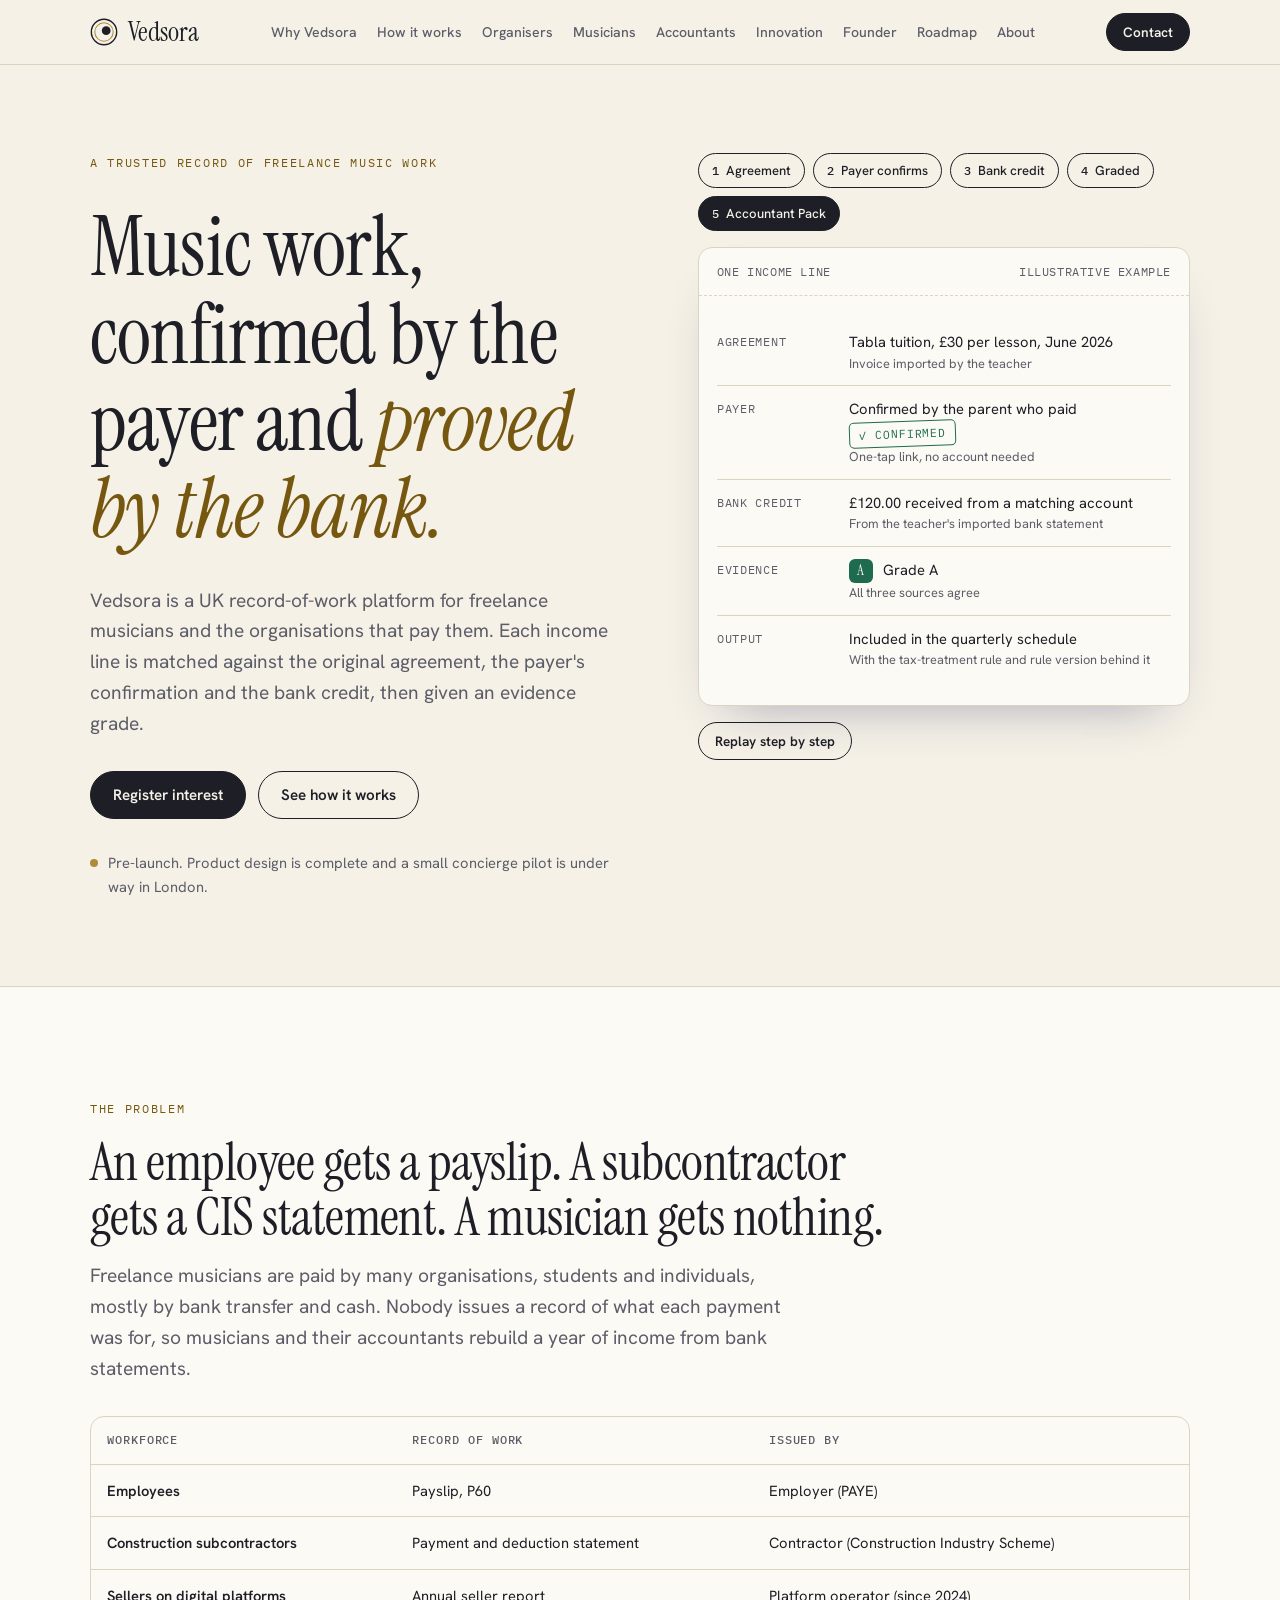
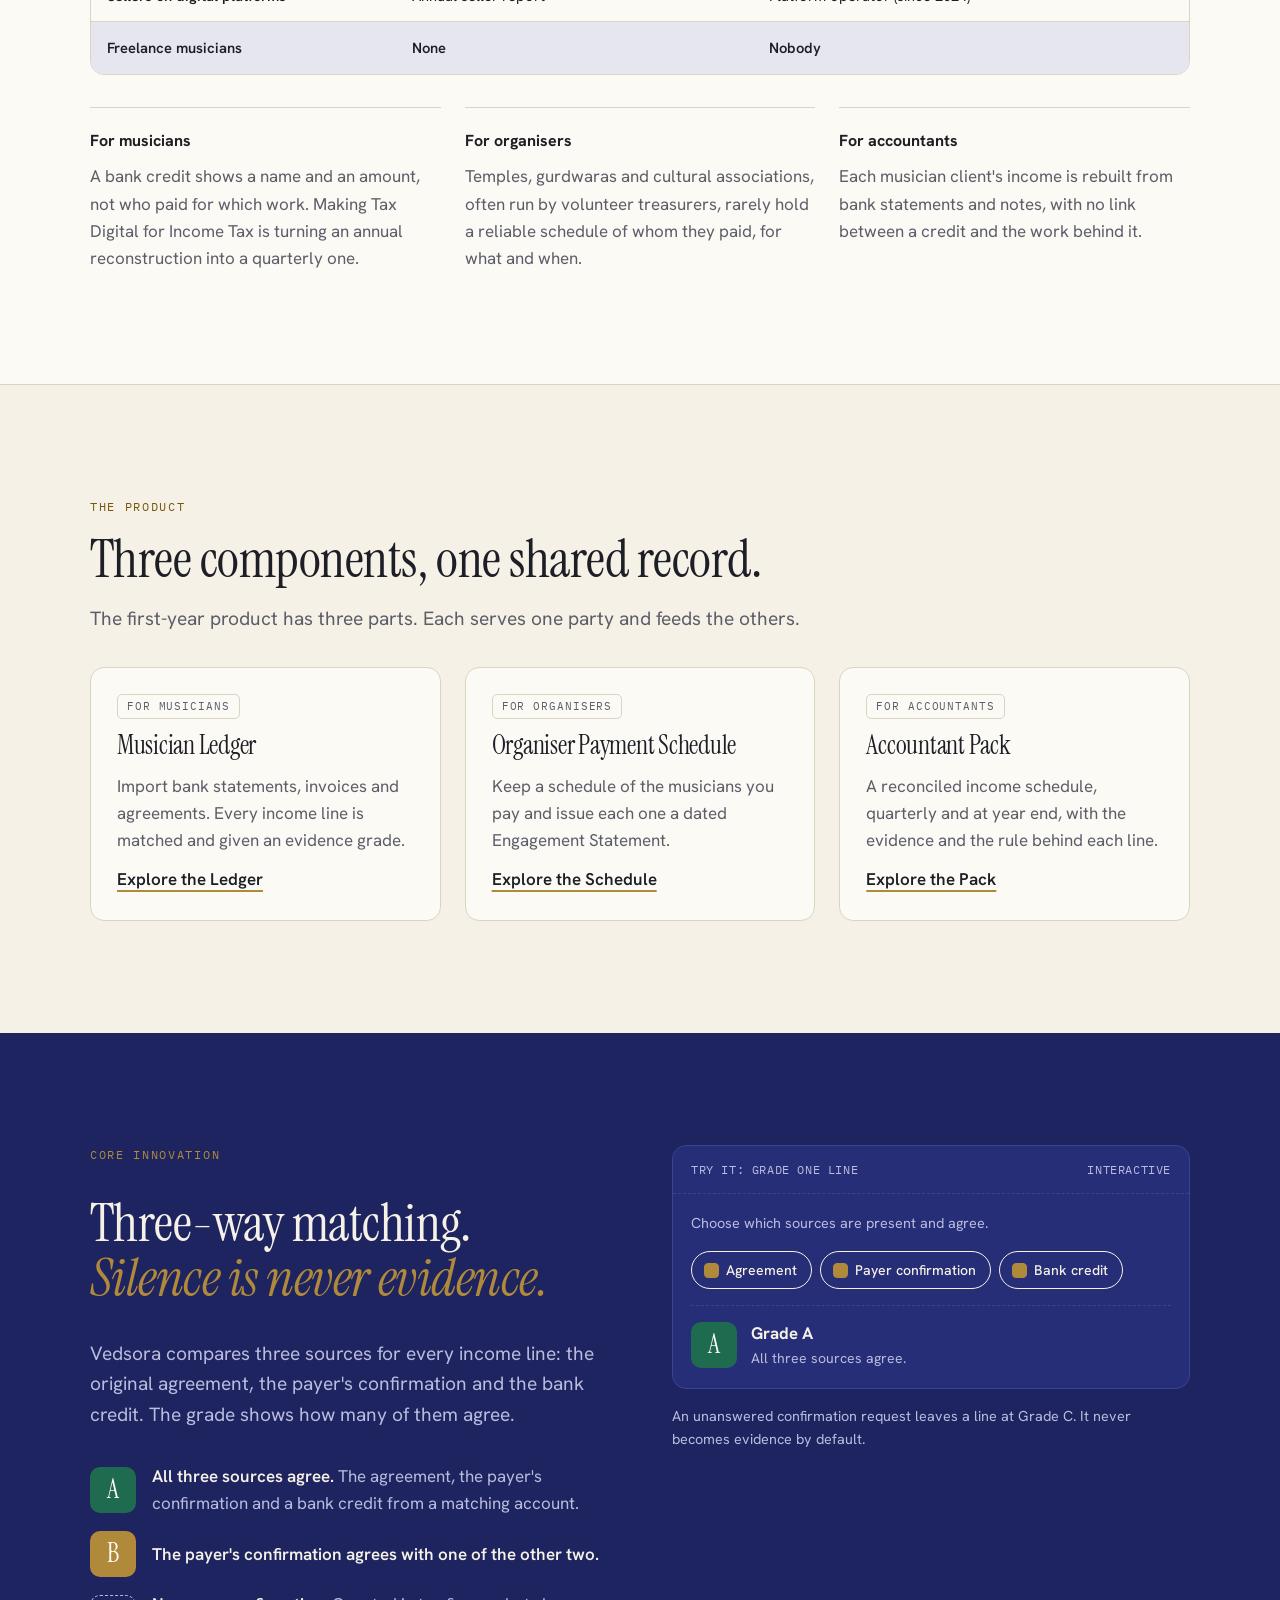
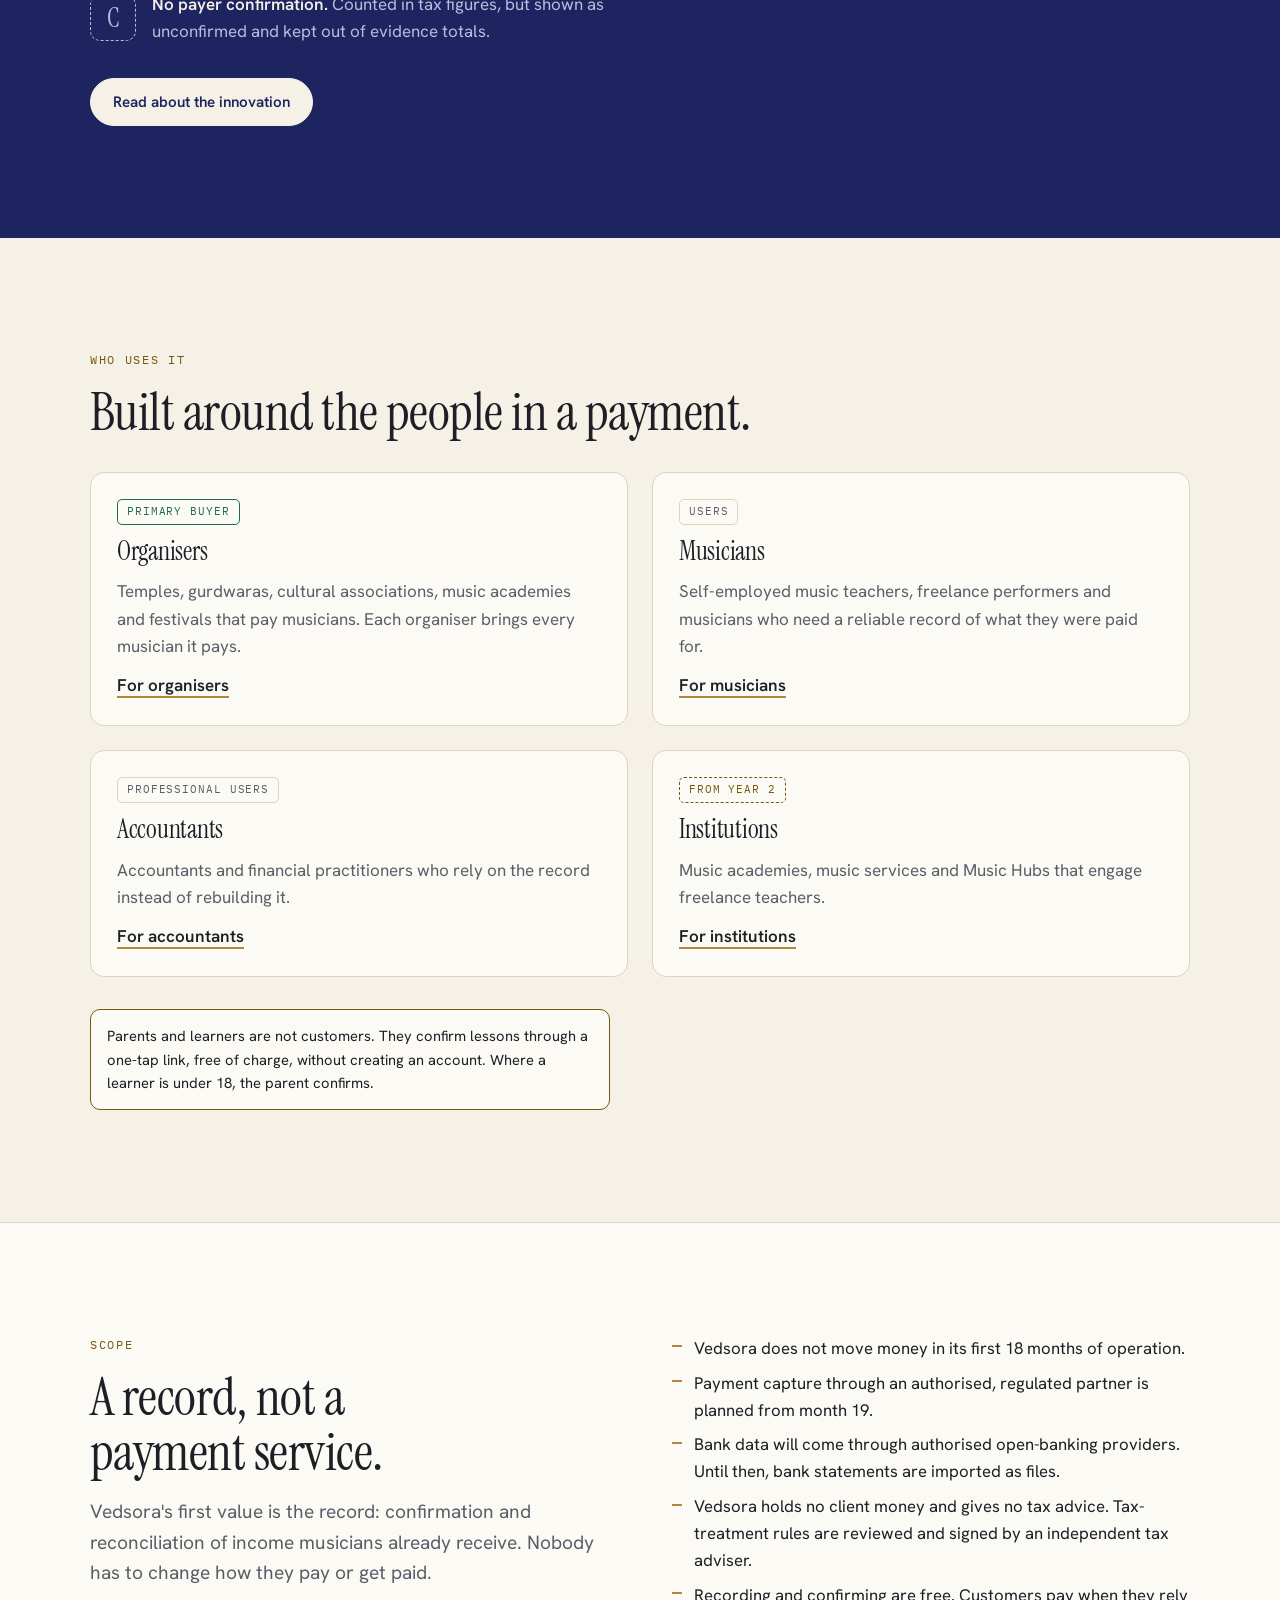
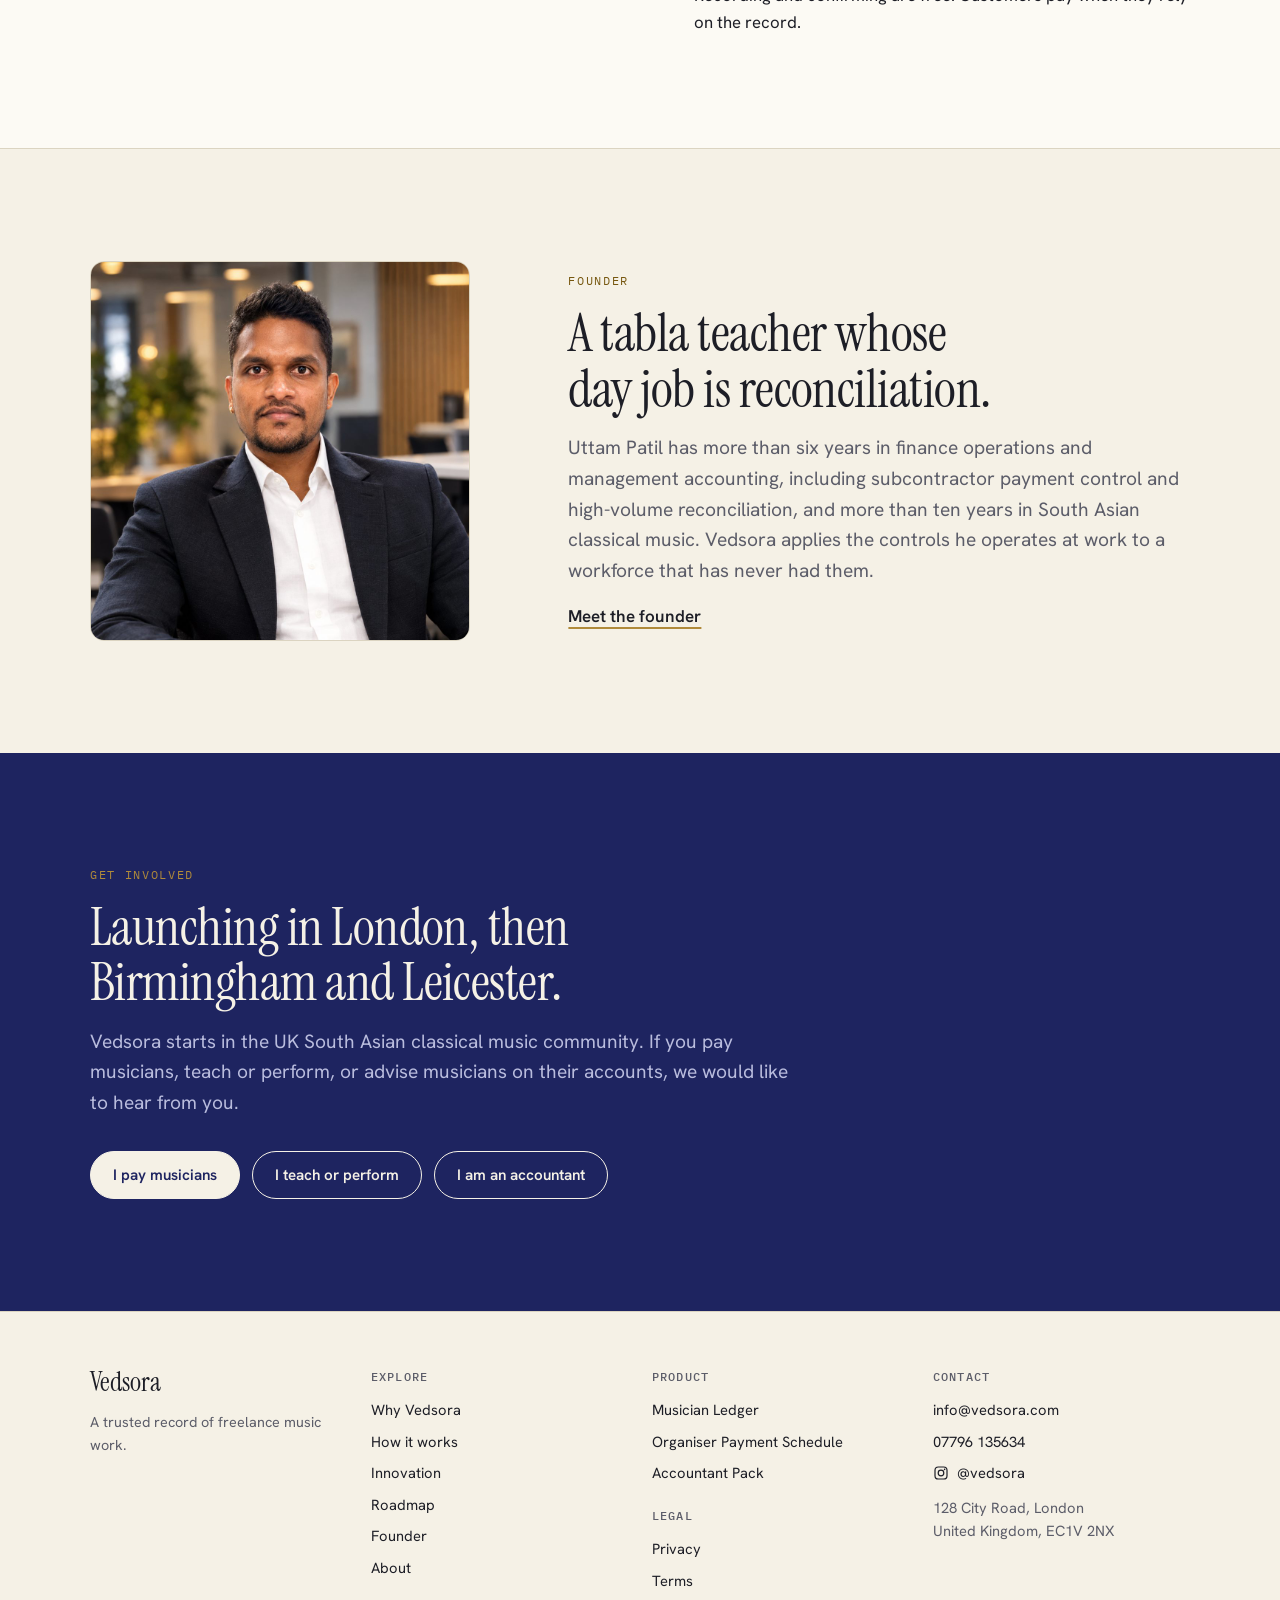
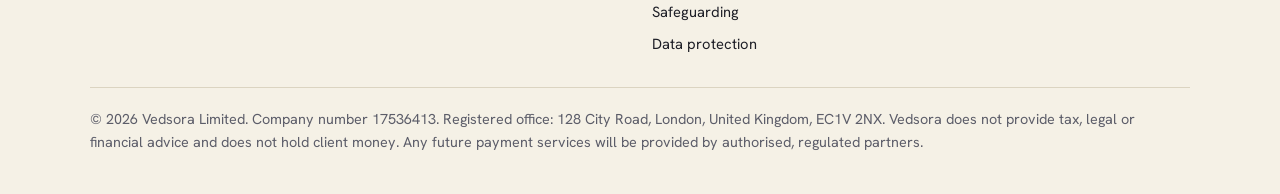
==== commit 72a73563: "please" ====
--- a/vedsora-website/index.html
+++ b/vedsora-website/index.html
@@ -589,6 +589,7 @@
     <div class="eyebrow">Founder</div>
     <h1>Uttam Patil</h1>
     <p class="lede">Founder and Chief Executive Officer. A London-based finance operations specialist and a tabla performer and teacher.</p>
+    <p class="small muted">Instagram: <a href="https://www.instagram.com/vedsora?mdxt=NGNlcDdqZnV0cWw2&amp;utm_source=qr" target="_blank" rel="noopener noreferrer" aria-label="@vedsora on Instagram (opens in a new tab)">@vedsora</a></p>
     <div class="chain"><span>Reconciliation</span><span class="arr">+</span><span>Payment control</span><span class="arr">+</span><span>Music community</span></div>
   </div>
 </div></section>
@@ -770,7 +771,7 @@
 </div>
 
 <!-- ============================== LEGAL ============================== -->
-<div data-page="privacy" hidden>
+<div data-page="privacy" id="privacy" hidden>
 <div class="page"><section class="tight"><div class="wrap legal stack-l">
   <div class="stack"><span class="tag dev">Interim notice</span><h1>Privacy</h1><p class="lede">This interim notice covers this website. A full privacy notice for the Vedsora platform is being prepared with a specialist data protection adviser and will be published here before the platform opens to users.</p></div>
   <div class="stack"><h2>Who we are</h2><p>Vedsora Limited (company number 17536413), 128 City Road, London, United Kingdom, EC1V 2NX, is responsible for this website. Contact: <a href="mailto:info@vedsora.com">info@vedsora.com</a>.</p></div>
@@ -779,7 +780,7 @@
 </div></section></div>
 </div>
 
-<div data-page="terms" hidden>
+<div data-page="terms" id="terms" hidden>
 <div class="page"><section class="tight"><div class="wrap legal stack-l">
   <div class="stack"><span class="tag dev">Interim notice</span><h1>Terms</h1><p class="lede">This website gives general information about Vedsora, which is pre-launch. Terms of service for the platform will be published here before it opens to users.</p></div>
   <div class="stack"><h2>About this website</h2><p>The website is operated by Vedsora Limited (company number 17536413). Its content describes a product in development. Features described as planned are not available today, and nothing on this website is an offer of services or a statement of price.</p></div>
@@ -788,7 +789,7 @@
 </div></section></div>
 </div>
 
-<div data-page="safeguarding" hidden>
+<div data-page="safeguarding" id="safeguarding" hidden>
 <div class="page"><section class="tight"><div class="wrap legal stack-l">
   <div class="stack"><span class="tag dev">Interim notice</span><h1>Safeguarding</h1><p class="lede">A full safeguarding policy is being prepared with specialist advice and will be published here before the platform opens to users. The commitments below are built into the product design.</p></div>
   <div class="stack"><h2>Children</h2><p>Where a learner is under 18, the parent or guardian confirms lessons. No account or profile is created for a child.</p></div>
@@ -797,7 +798,7 @@
 </div></section></div>
 </div>
 
-<div data-page="data-protection" hidden>
+<div data-page="data-protection" id="data-protection" hidden>
 <div class="page"><section class="tight"><div class="wrap legal stack-l">
   <div class="stack"><span class="tag dev">Interim notice</span><h1>Data protection</h1><p class="lede">Vedsora is designed to meet UK GDPR and the Data Protection Act 2018. The full data protection notice, covering lawful bases, sharing and retention, will be published here before the platform opens to users.</p></div>
   <div class="stack"><h2>Design commitments</h2><ul class="ticks">
@@ -818,7 +819,7 @@
     <div class="stack"><a class="logo" href="#home">Vedsora</a><p class="muted small">A trusted record of freelance music work.</p></div>
     <div><h4>Explore</h4><ul><li><a href="#why">Why Vedsora</a></li><li><a href="#how">How it works</a></li><li><a href="#innovation">Innovation</a></li><li><a href="#roadmap">Roadmap</a></li><li><a href="#founder">Founder</a></li><li><a href="#about">About</a></li></ul></div>
     <div><h4>Product</h4><ul><li><a href="#musicians">Musician Ledger</a></li><li><a href="#organisations">Organiser Payment Schedule</a></li><li><a href="#accountants">Accountant Pack</a></li></ul><h4 class="mt">Legal</h4><ul><li><a href="#privacy">Privacy</a></li><li><a href="#terms">Terms</a></li><li><a href="#safeguarding">Safeguarding</a></li><li><a href="#data-protection">Data protection</a></li></ul></div>
-    <div><h4>Contact</h4><ul><li><a href="mailto:info@vedsora.com">info@vedsora.com</a></li><li><a href="tel:+447796135634">07796 135634</a></li><li class="muted">128 City Road, London<br>United Kingdom, EC1V 2NX</li></ul></div>
+    <div><h4>Contact</h4><ul><li><a href="mailto:info@vedsora.com">info@vedsora.com</a></li><li><a href="tel:+447796135634">07796 135634</a></li><li><a class="ig-link" href="https://www.instagram.com/vedsora?mdxt=NGNlcDdqZnV0cWw2&amp;utm_source=qr" target="_blank" rel="noopener noreferrer" aria-label="Vedsora on Instagram, @vedsora (opens in a new tab)"><svg class="ig" viewBox="0 0 24 24" width="16" height="16" aria-hidden="true" focusable="false"><rect x="3" y="3" width="18" height="18" rx="5" fill="none" stroke="currentColor" stroke-width="1.8"/><circle cx="12" cy="12" r="4.2" fill="none" stroke="currentColor" stroke-width="1.8"/><circle cx="17.4" cy="6.6" r="1.2" fill="currentColor"/></svg><span>@vedsora</span></a></li><li class="muted">128 City Road, London<br>United Kingdom, EC1V 2NX</li></ul></div>
   </div>
   <p class="small muted legal-line">© 2026 Vedsora Limited. Company number 17536413. Registered office: 128 City Road, London, United Kingdom, EC1V 2NX. Vedsora does not provide tax, legal or financial advice and does not hold client money. Any future payment services will be provided by authorised, regulated partners.</p>
 </div></footer>
--- a/vedsora-website/styles.css
+++ b/vedsora-website/styles.css
@@ -274,6 +274,9 @@
 footer ul{list-style:none;margin:0;padding:0;display:flex;flex-direction:column;gap:8px}
 footer a{text-decoration:none}
 footer a:hover{text-decoration:underline}
+footer a.ig-link{display:inline-flex;align-items:center;gap:8px}
+footer a.ig-link .ig{flex:none}
+[data-page][id]{scroll-margin-top:120px}
 #main{outline:none}
 .page{animation:fade .35s ease-out}
 @keyframes fade{from{transform:translateY(6px)}to{transform:none}}
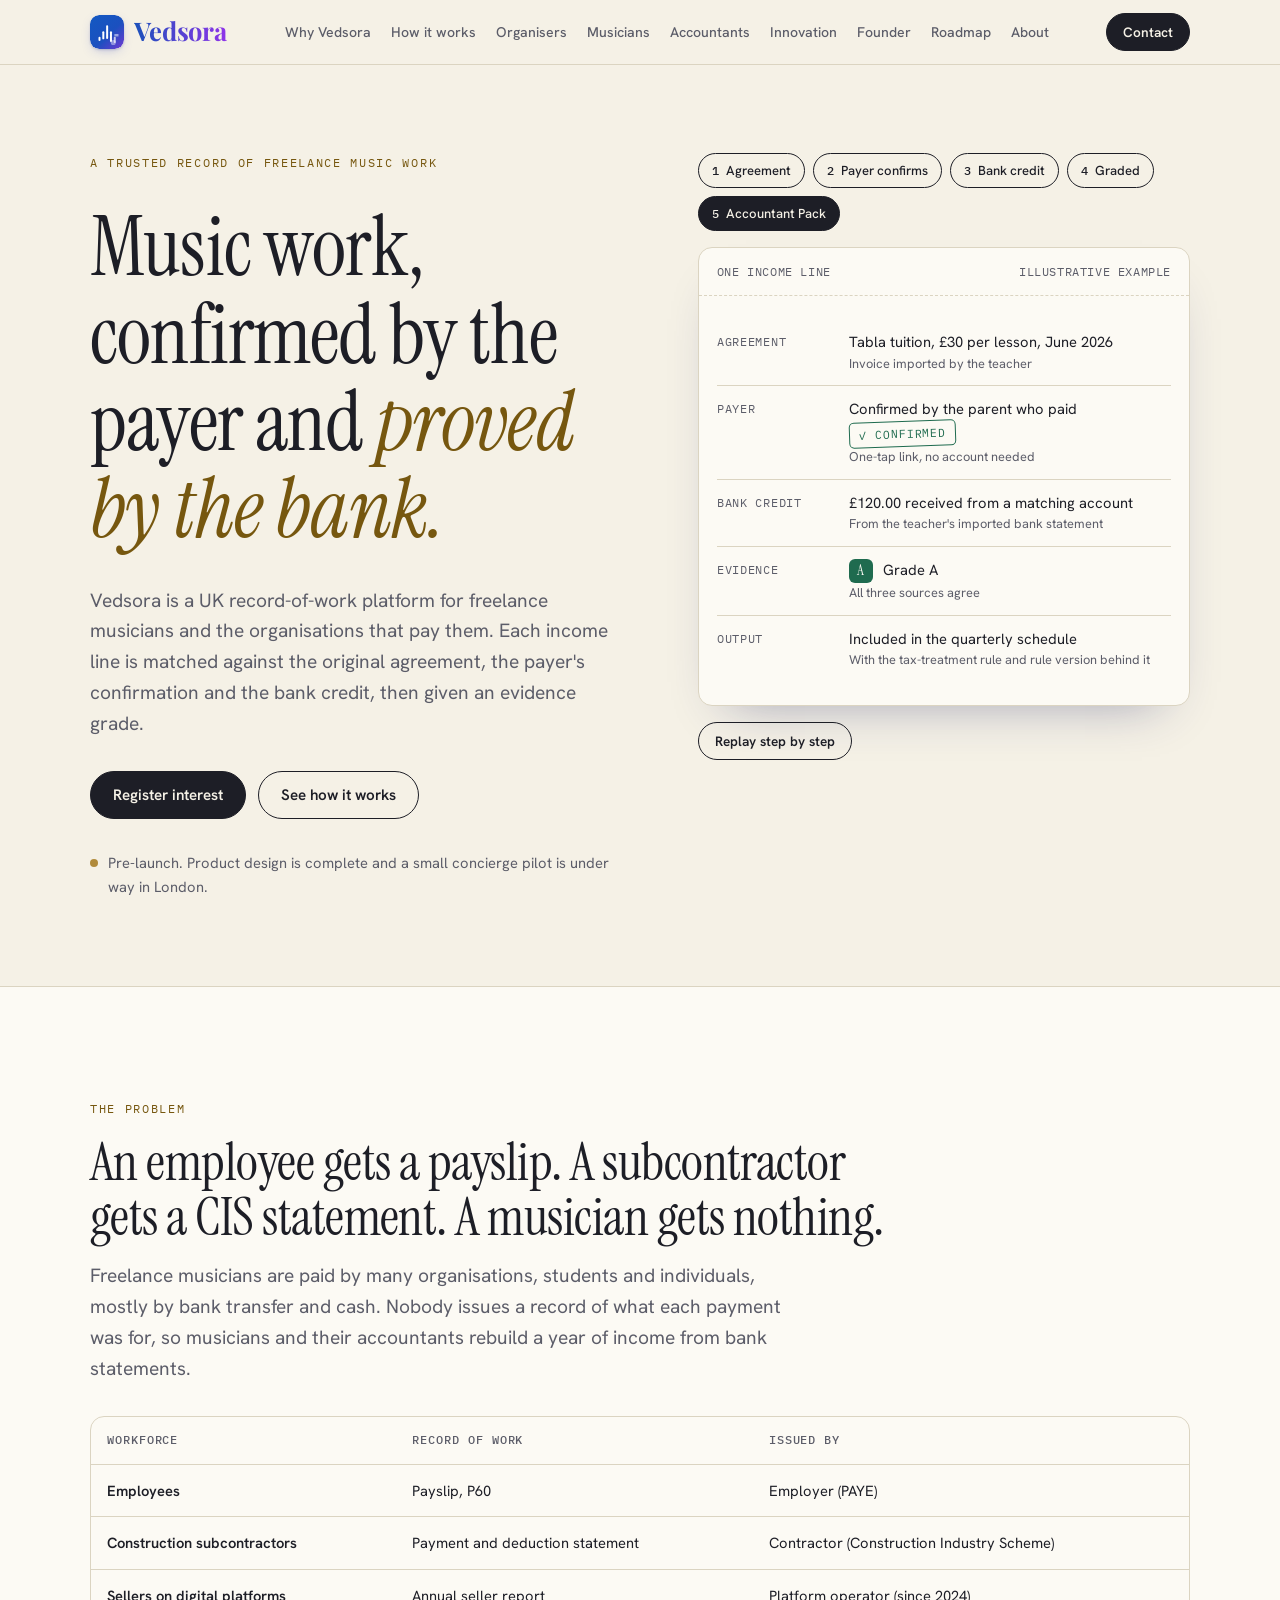
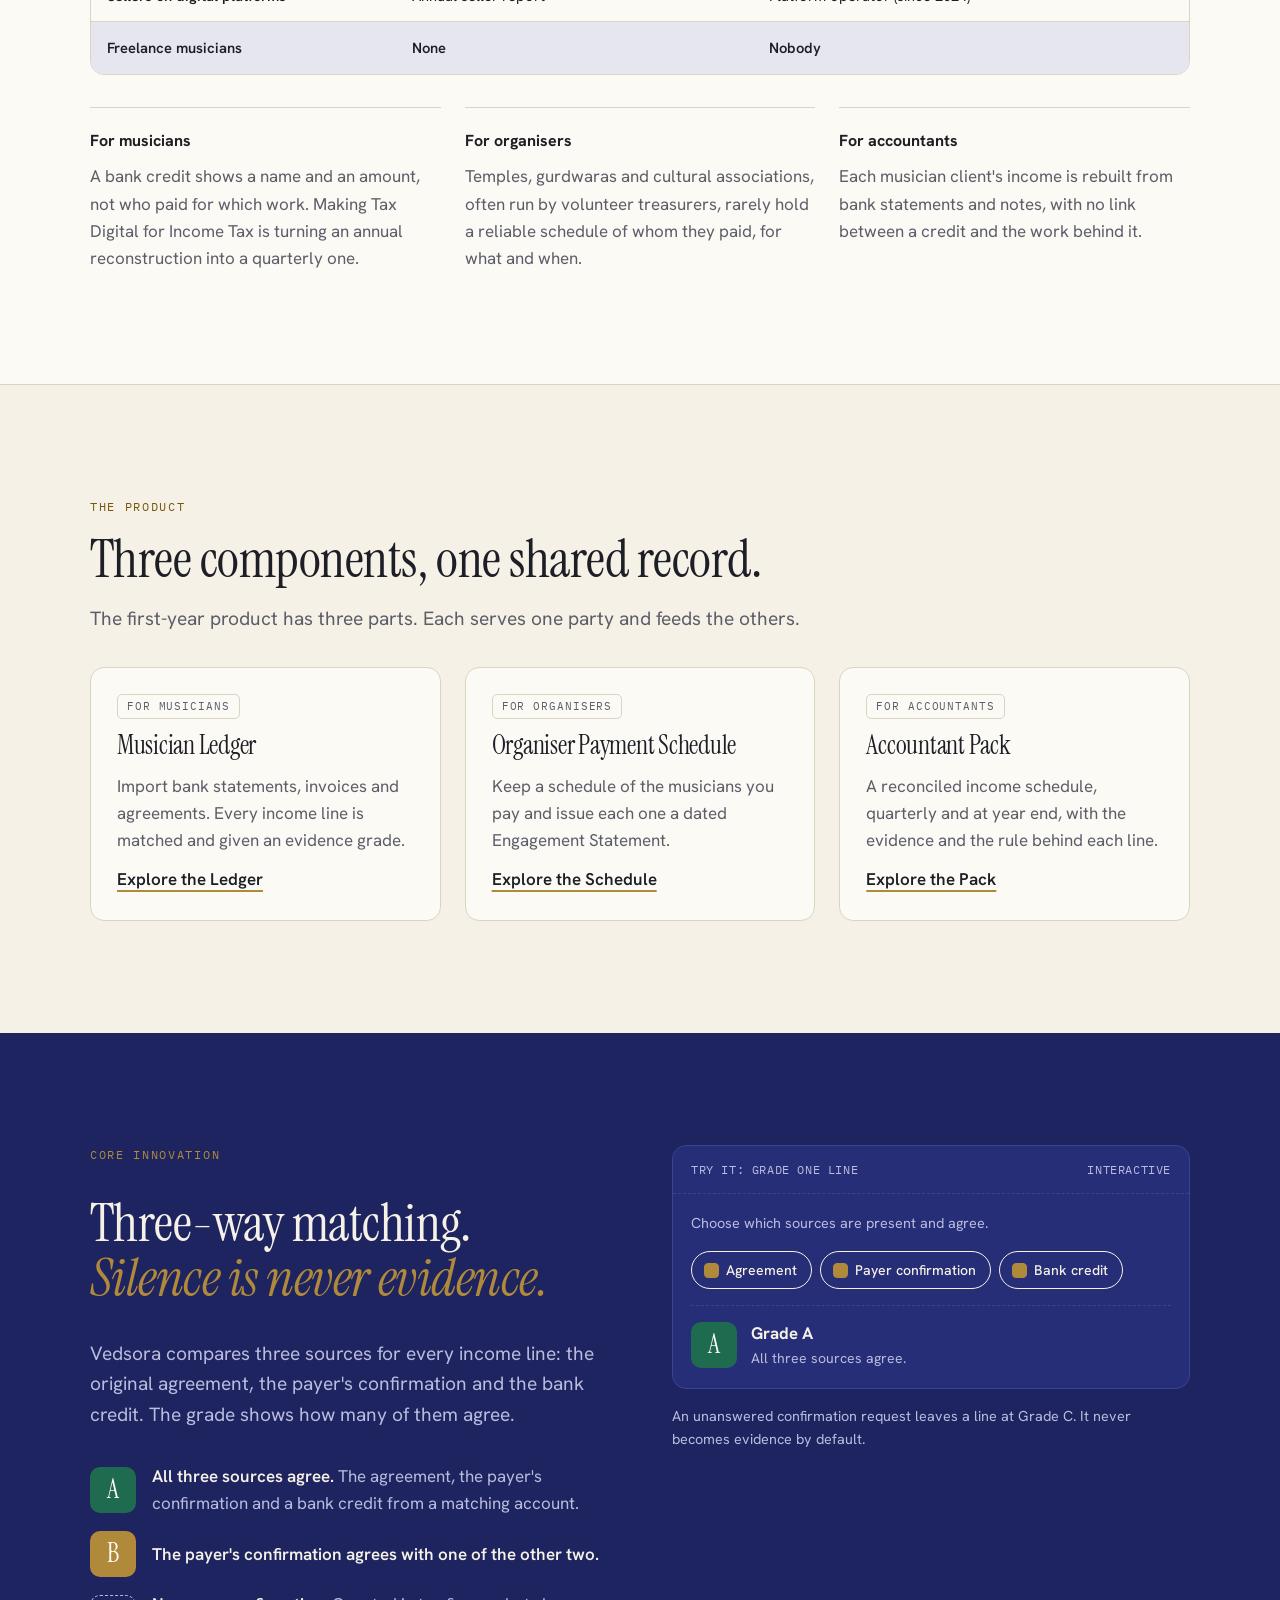
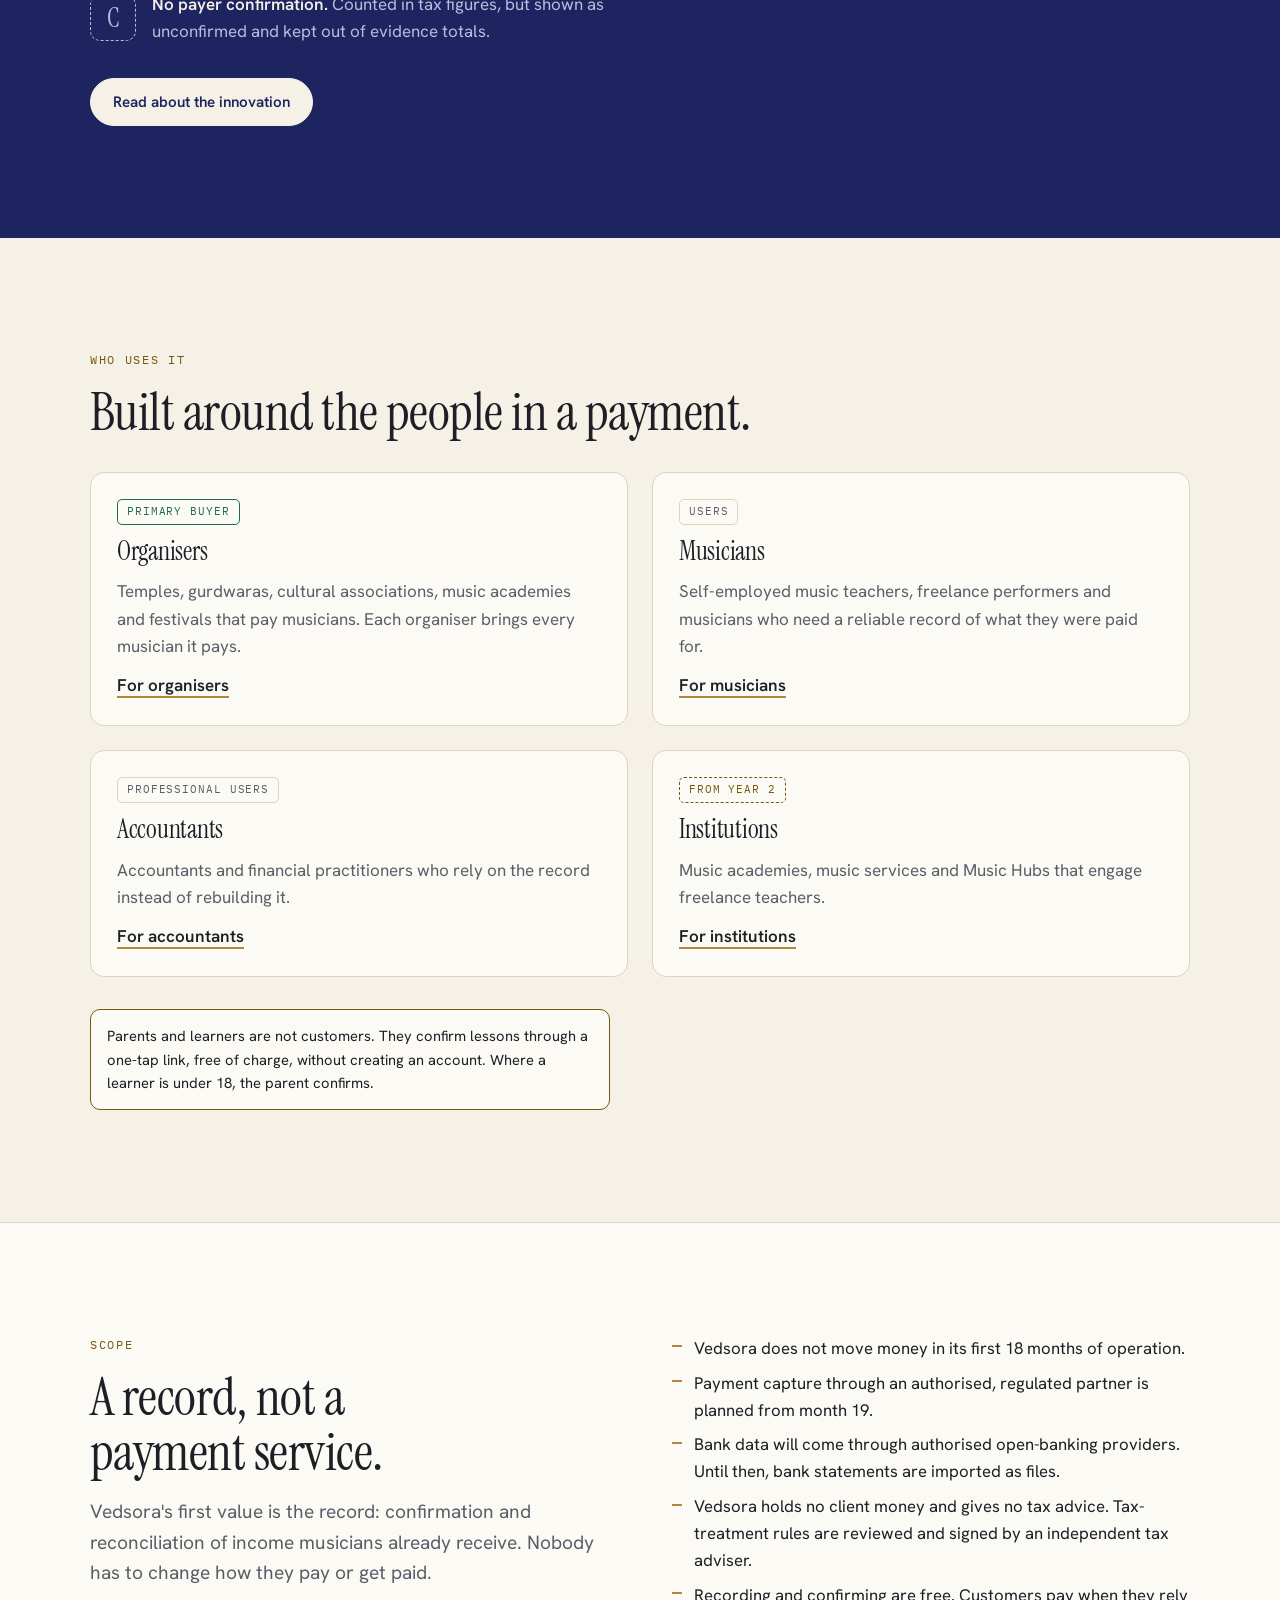
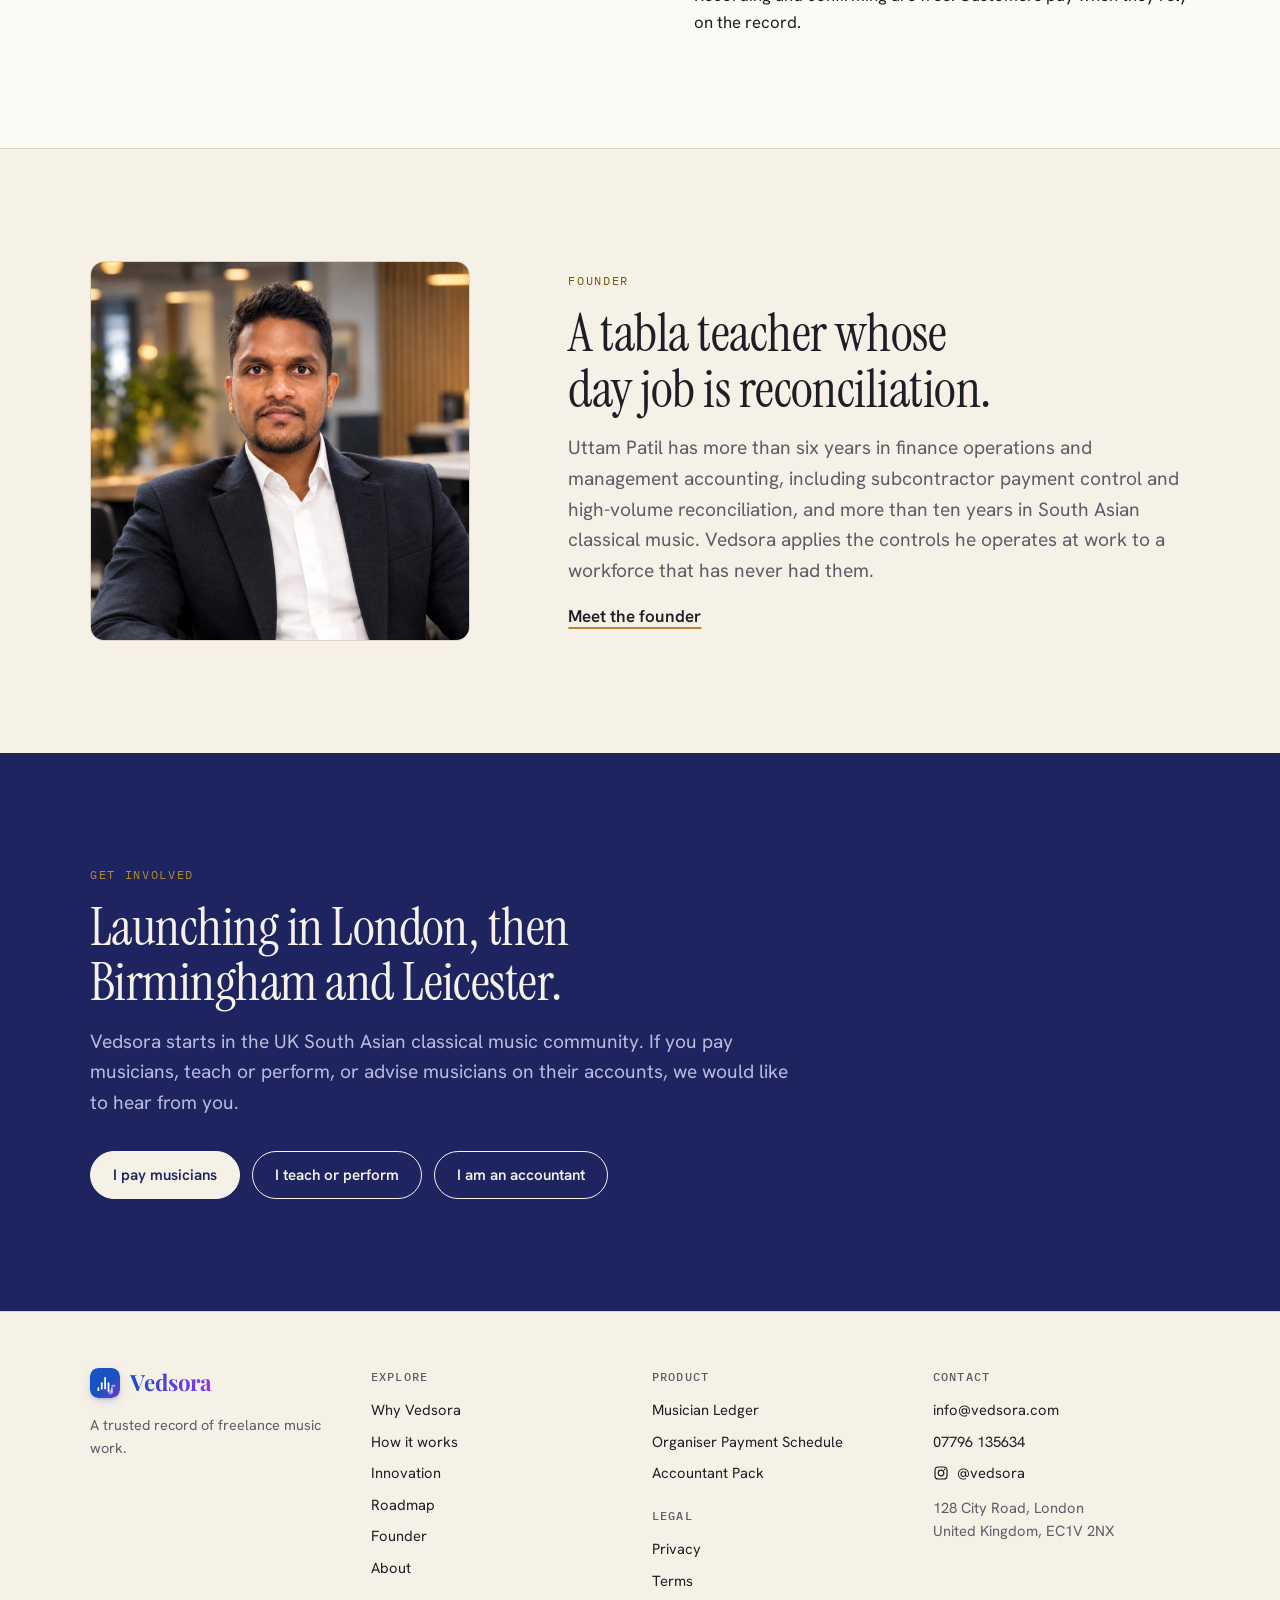
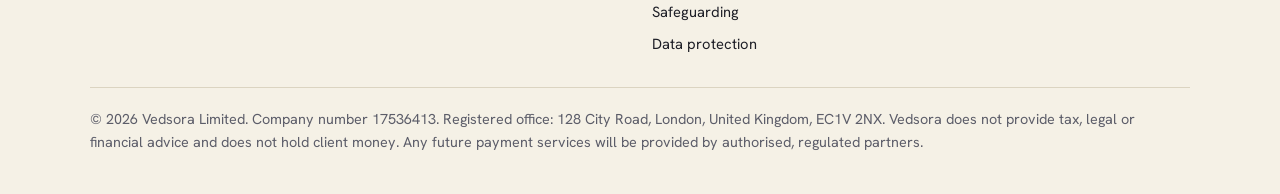
==== commit 4d5d68dd: "vedsingh" ====
--- a/vedsora-website/index.html
+++ b/vedsora-website/index.html
@@ -8,6 +8,7 @@
 <link rel="canonical" href="https://www.vedsora.com/">
 <meta name="theme-color" content="#1E2460">
 <link rel="icon" href="assets/favicon.svg" type="image/svg+xml">
+<link rel="apple-touch-icon" href="assets/apple-touch-icon.png">
 <meta property="og:type" content="website">
 <meta property="og:site_name" content="Vedsora">
 <meta property="og:locale" content="en_GB">
@@ -29,7 +30,7 @@
   "name": "Vedsora",
   "legalName": "Vedsora Limited",
   "url": "https://www.vedsora.com/",
-  "logo": "https://www.vedsora.com/assets/favicon.svg",
+  "logo": "https://www.vedsora.com/assets/logo-512.png",
   "description": "A UK record-of-work platform for freelance musicians and the organisations that pay them.",
   "email": "info@vedsora.com",
   "telephone": "+44 7796 135634",
@@ -43,12 +44,13 @@
 <link rel="preconnect" href="https://fonts.googleapis.com">
 <link rel="preconnect" href="https://fonts.gstatic.com" crossorigin>
 <link rel="stylesheet" href="https://fonts.googleapis.com/css2?family=Instrument+Serif:ital@0;1&family=Hanken+Grotesk:wght@400;500;600;700&family=IBM+Plex+Mono:wght@400;500&display=swap">
+<link rel="stylesheet" href="https://fonts.googleapis.com/css2?family=Playfair+Display:wght@700&amp;text=Vedsora&amp;display=swap">
 <link rel="stylesheet" href="styles.css">
 </head>
 <body>
 <a class="skip" href="#main">Skip to content</a>
 <header class="hdr"><div class="wrap"><div class="hdr-in">
-<a class="logo" href="#home" aria-label="Vedsora home"><svg viewBox="0 0 32 32" aria-hidden="true"><circle cx="16" cy="16" r="14.5" fill="none" stroke="currentColor" stroke-width="1.6"></circle><circle cx="16" cy="16" r="10.5" fill="none" stroke="var(--brass)" stroke-width="1.2"></circle><circle cx="18.5" cy="14.5" r="5" fill="currentColor"></circle></svg>Vedsora</a>
+<a class="logo" href="#home" aria-label="Vedsora home"><img class="logo-mark" src="assets/logo-mark.svg" alt="" width="34" height="34"><span class="wordmark">Vedsora</span></a>
 <nav class="nav" aria-label="Main"><a href="#why">Why Vedsora</a><a href="#how">How it works</a><a href="#organisations">Organisers</a><a href="#musicians">Musicians</a><a href="#accountants">Accountants</a><a href="#innovation">Innovation</a><a href="#founder">Founder</a><a href="#roadmap">Roadmap</a><a href="#about">About</a></nav>
 <a class="btn sm" href="#contact">Contact</a>
 <button type="button" class="menu-btn" id="menu-btn" aria-expanded="false" aria-controls="mnav">Menu</button>
@@ -816,7 +818,7 @@
 
 <footer><div class="wrap stack-l">
   <div class="grid g4">
-    <div class="stack"><a class="logo" href="#home">Vedsora</a><p class="muted small">A trusted record of freelance music work.</p></div>
+    <div class="stack"><a class="logo" href="#home" aria-label="Vedsora home"><img class="logo-mark" src="assets/logo-mark.svg" alt="" width="34" height="34"><span class="wordmark">Vedsora</span></a><p class="muted small">A trusted record of freelance music work.</p></div>
     <div><h4>Explore</h4><ul><li><a href="#why">Why Vedsora</a></li><li><a href="#how">How it works</a></li><li><a href="#innovation">Innovation</a></li><li><a href="#roadmap">Roadmap</a></li><li><a href="#founder">Founder</a></li><li><a href="#about">About</a></li></ul></div>
     <div><h4>Product</h4><ul><li><a href="#musicians">Musician Ledger</a></li><li><a href="#organisations">Organiser Payment Schedule</a></li><li><a href="#accountants">Accountant Pack</a></li></ul><h4 class="mt">Legal</h4><ul><li><a href="#privacy">Privacy</a></li><li><a href="#terms">Terms</a></li><li><a href="#safeguarding">Safeguarding</a></li><li><a href="#data-protection">Data protection</a></li></ul></div>
     <div><h4>Contact</h4><ul><li><a href="mailto:info@vedsora.com">info@vedsora.com</a></li><li><a href="tel:+447796135634">07796 135634</a></li><li><a class="ig-link" href="https://www.instagram.com/vedsora?mdxt=NGNlcDdqZnV0cWw2&amp;utm_source=qr" target="_blank" rel="noopener noreferrer" aria-label="Vedsora on Instagram, @vedsora (opens in a new tab)"><svg class="ig" viewBox="0 0 24 24" width="16" height="16" aria-hidden="true" focusable="false"><rect x="3" y="3" width="18" height="18" rx="5" fill="none" stroke="currentColor" stroke-width="1.8"/><circle cx="12" cy="12" r="4.2" fill="none" stroke="currentColor" stroke-width="1.8"/><circle cx="17.4" cy="6.6" r="1.2" fill="currentColor"/></svg><span>@vedsora</span></a></li><li class="muted">128 City Road, London<br>United Kingdom, EC1V 2NX</li></ul></div>
--- a/vedsora-website/styles.css
+++ b/vedsora-website/styles.css
@@ -8,7 +8,7 @@
 /* Layout concept: an editorial ledger. Wide ivory pages, serif statements on the left, mono "record" cards on the right; one indigo band per page carries the record layer. */
 :root{
   --bg:#F5F1E6; --paper:#FCFAF4; --ink:#1D1E26; --muted:#5C5D69; --line:#DBD4C1;
-  --indigo:#232A6B; --indigo-soft:#E6E6F1; --brass:#B08A3A; --brass-ink:#76570F;
+  --indigo:#232A6B; --indigo-soft:#E6E6F1; --logo-a:#1B51BA; --logo-b:#8F34E9; --brass:#B08A3A; --brass-ink:#76570F;
   --band:#1E2460; --band-ink:#F5F1E6; --band-muted:#B9BCDD; --band-line:#3B4290; --band-card:#272E78;
   --ok:#1F6B4F; --err:#A4342A;
   --display:"Instrument Serif","Iowan Old Style",Georgia,serif;
@@ -17,12 +17,12 @@
 }
 @media (prefers-color-scheme: dark){ :root:not([data-theme="light"]){
   --bg:#15161D; --paper:#1D1F29; --ink:#F1EDE1; --muted:#A9AAB8; --line:#343645;
-  --indigo:#AEB4F2; --indigo-soft:#262A4A; --brass:#CDA85A; --brass-ink:#DDBB72;
+  --indigo:#AEB4F2; --indigo-soft:#262A4A; --logo-a:#7EA2FF; --logo-b:#C08BFF; --brass:#CDA85A; --brass-ink:#DDBB72;
   --band:#1A1F55; --band-ink:#F1EDE1; --band-muted:#B3B7DC; --band-line:#3A418C; --band-card:#232A6E;
   --ok:#6FCBA6; --err:#F09A8C; color-scheme:dark } }
 :root[data-theme="dark"]{
   --bg:#15161D; --paper:#1D1F29; --ink:#F1EDE1; --muted:#A9AAB8; --line:#343645;
-  --indigo:#AEB4F2; --indigo-soft:#262A4A; --brass:#CDA85A; --brass-ink:#DDBB72;
+  --indigo:#AEB4F2; --indigo-soft:#262A4A; --logo-a:#7EA2FF; --logo-b:#C08BFF; --brass:#CDA85A; --brass-ink:#DDBB72;
   --band:#1A1F55; --band-ink:#F1EDE1; --band-muted:#B3B7DC; --band-line:#3A418C; --band-card:#232A6E;
   --ok:#6FCBA6; --err:#F09A8C; color-scheme:dark }
 *{box-sizing:border-box}
@@ -61,8 +61,15 @@
 /* header */
 .hdr{position:sticky;top:env(safe-area-inset-top,0px);z-index:20;background:color-mix(in srgb,var(--bg) 92%,transparent);backdrop-filter:blur(10px);border-bottom:1px solid var(--line)}
 .hdr-in{display:flex;align-items:center;justify-content:space-between;gap:16px;min-height:64px}
-.logo{display:flex;align-items:center;gap:10px;text-decoration:none;font-family:var(--display);font-size:1.7rem;line-height:1}
-.logo svg{width:28px;height:28px;flex:none}
+.logo{display:inline-flex;align-items:center;gap:10px;text-decoration:none;line-height:1}
+.logo-mark{width:34px;height:34px;flex:none;border-radius:9px;box-shadow:0 1px 2px rgb(20 40 110 / .18),0 4px 12px -4px rgb(40 60 190 / .35)}
+.wordmark{font-family:"Playfair Display",var(--display);font-weight:700;font-size:1.6rem;letter-spacing:-.005em;line-height:1;padding-bottom:.08em;color:var(--logo-a)}
+@supports ((-webkit-background-clip:text) or (background-clip:text)){
+  .wordmark{background:linear-gradient(90deg,var(--logo-a),var(--logo-b));-webkit-background-clip:text;background-clip:text;color:transparent}
+}
+footer .logo{align-self:flex-start}
+footer .logo-mark{width:30px;height:30px;border-radius:8px}
+footer .wordmark{font-size:1.4rem}
 .nav{display:none;gap:2px;align-items:center}
 .nav a{font-size:.88rem;font-weight:500;text-decoration:none;padding:8px 9px;border-radius:6px;color:var(--muted);white-space:nowrap}
 .nav a:hover,.nav a[aria-current="page"]{color:var(--ink)}
